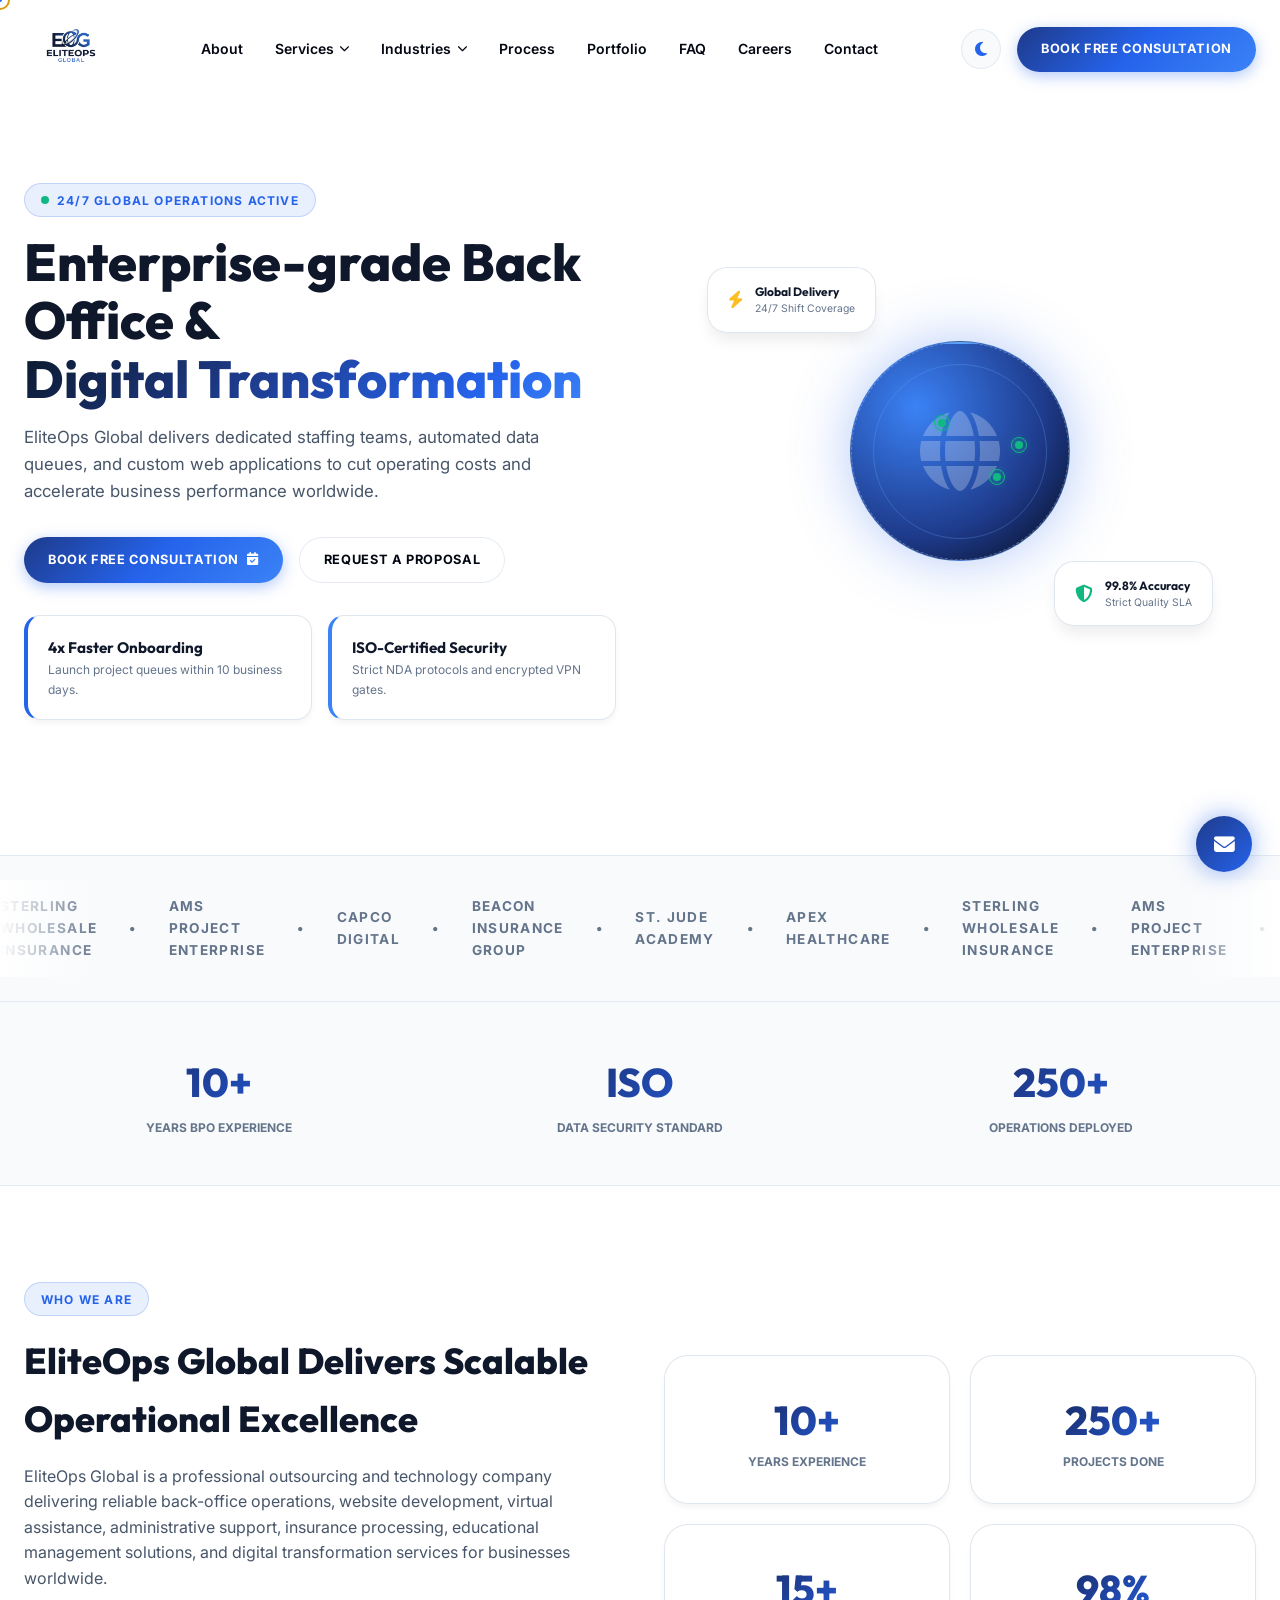
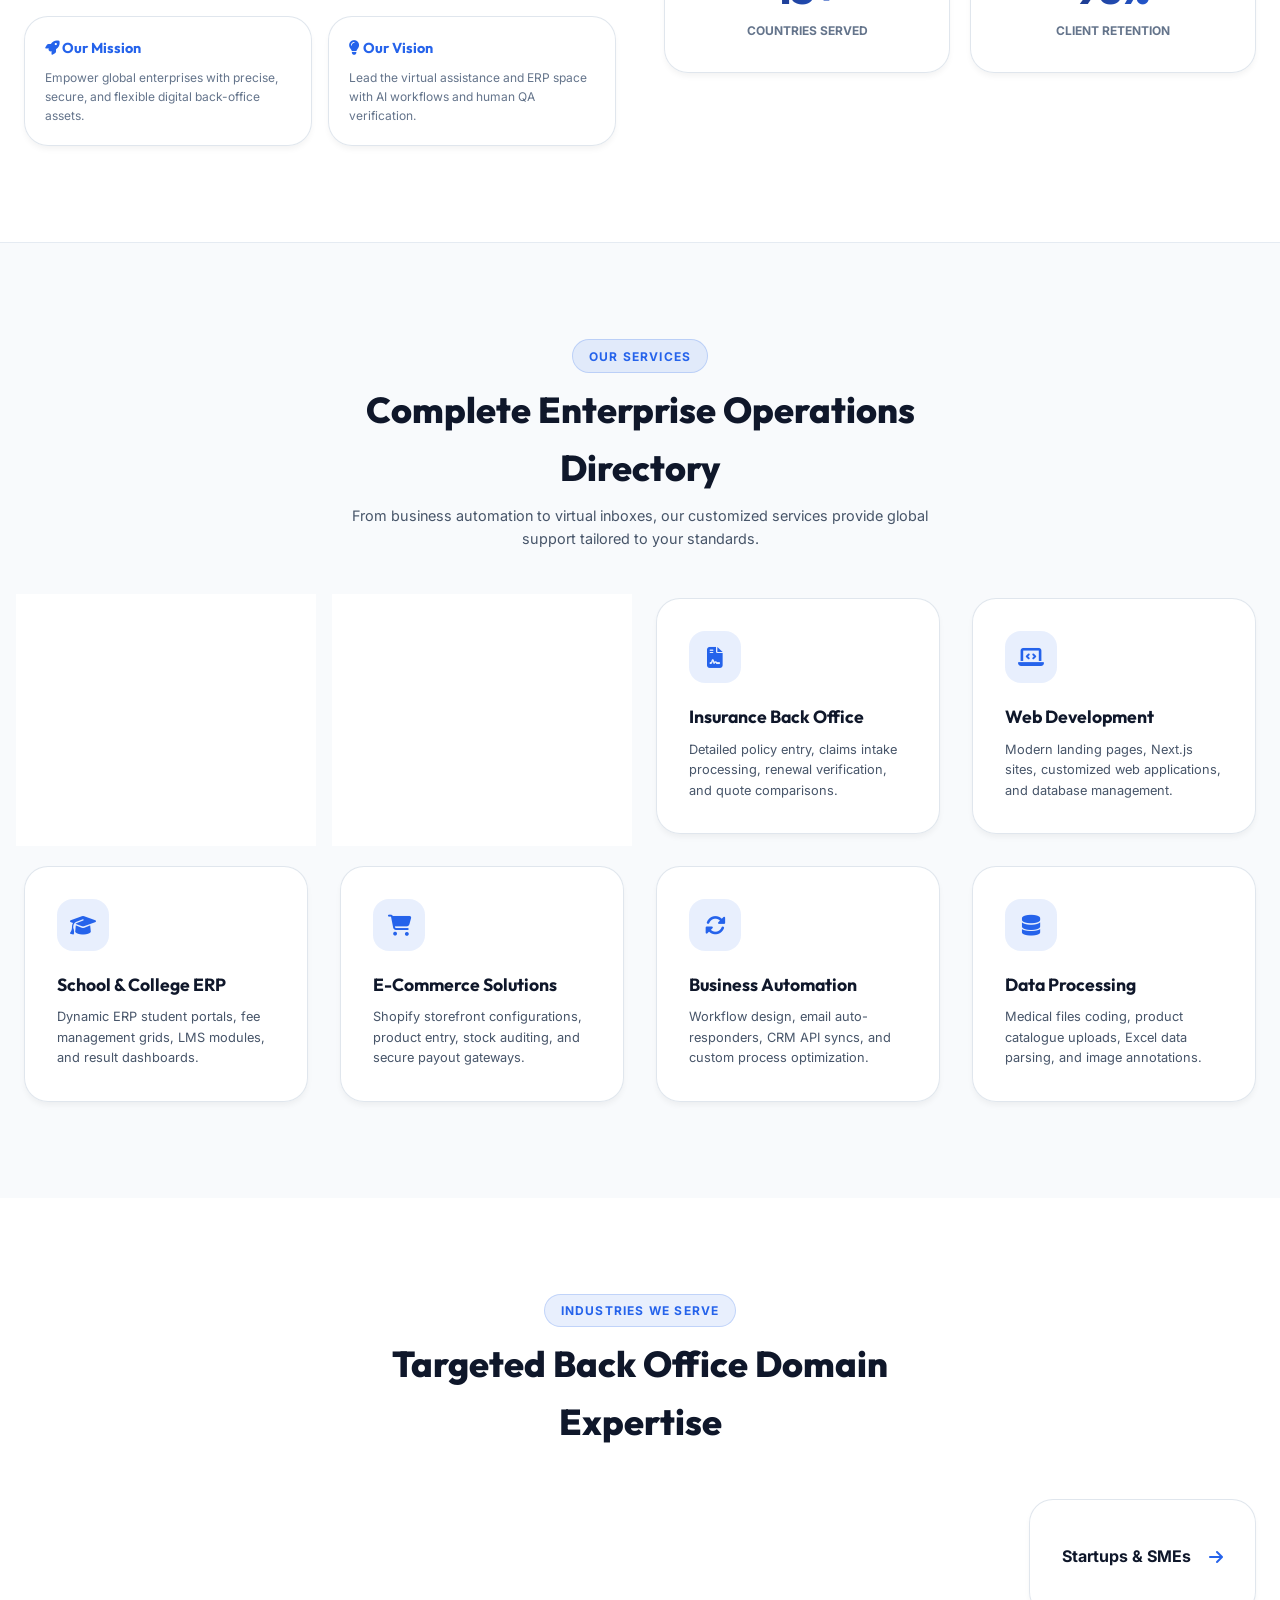
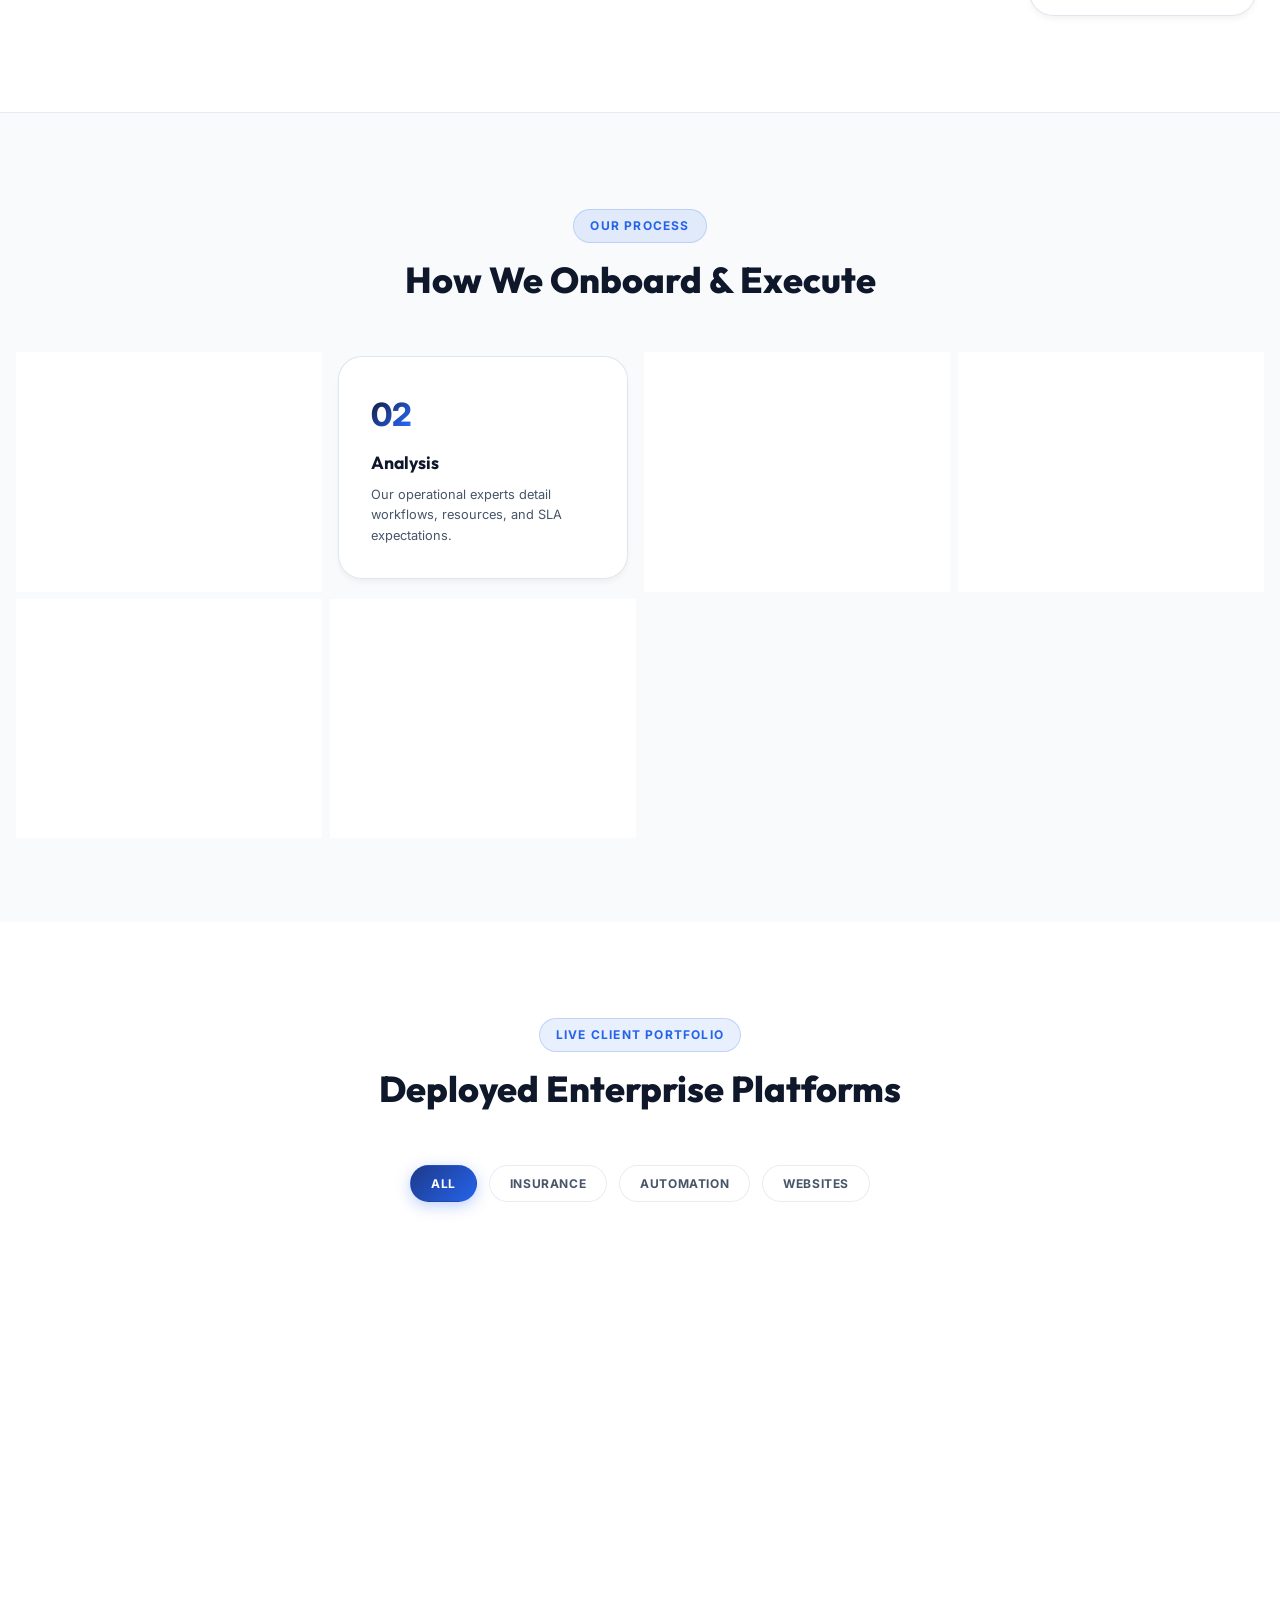
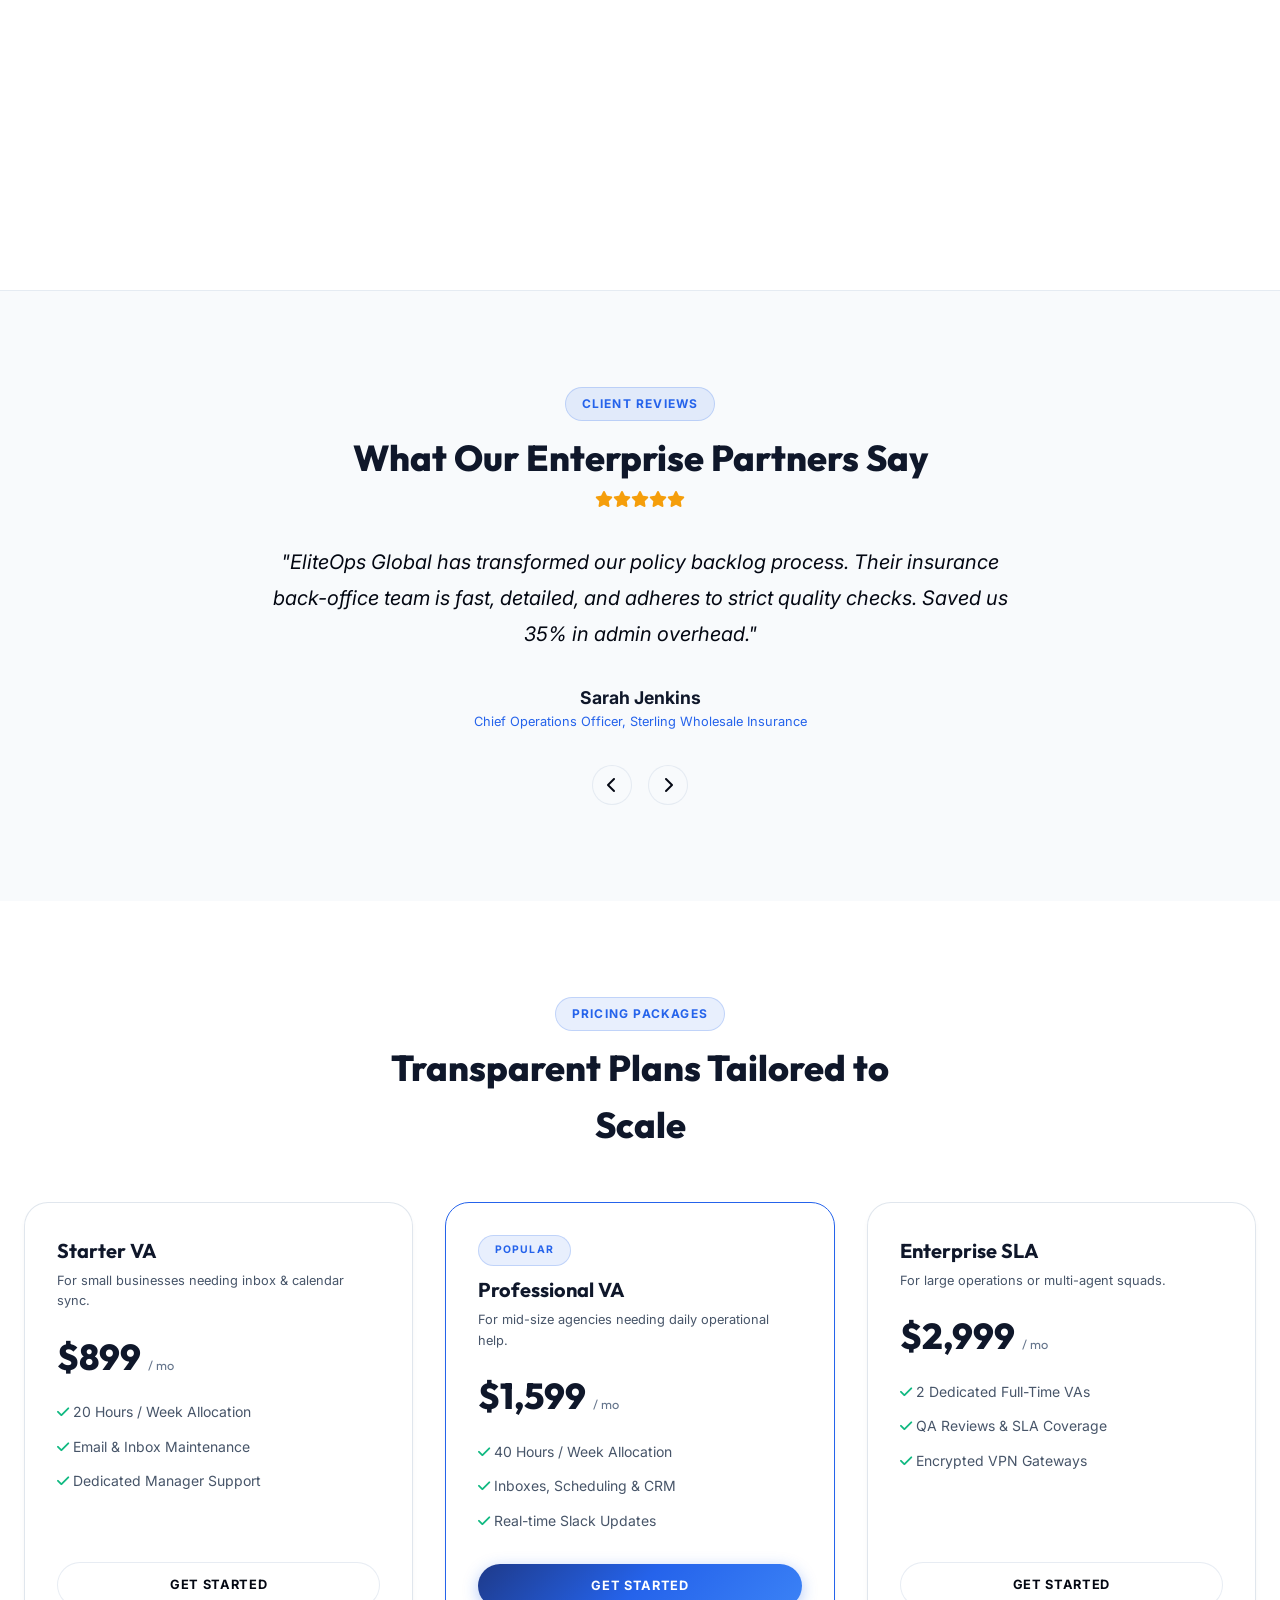
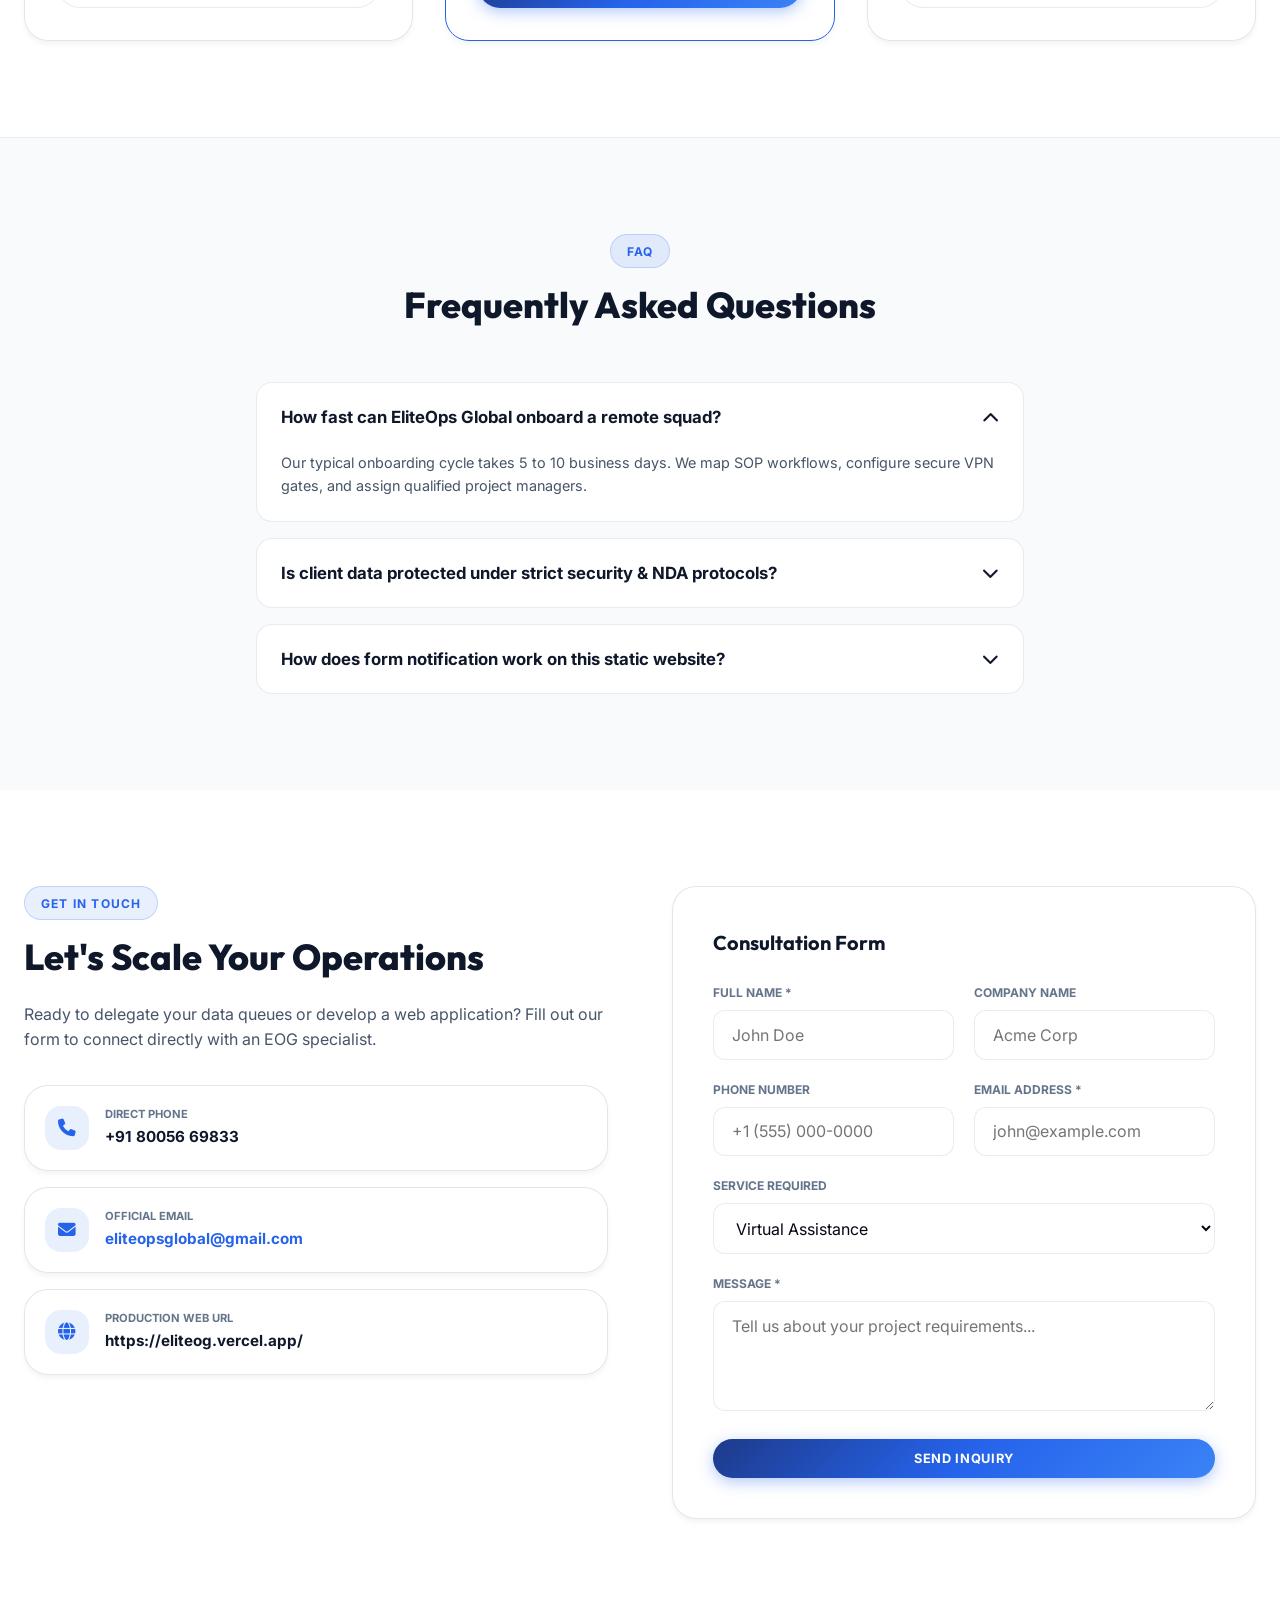
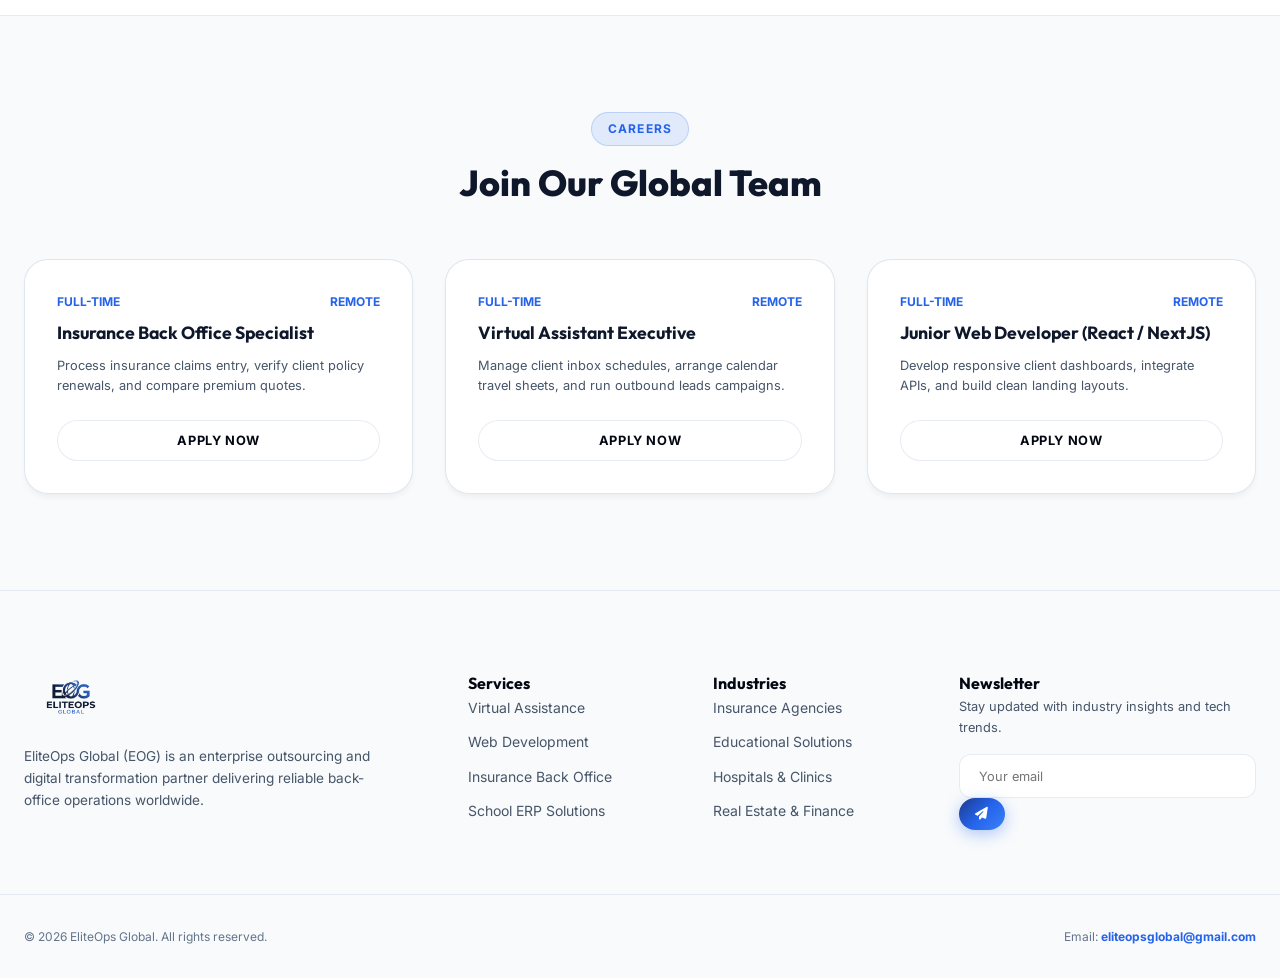
==== index.html @ 6f41ec30 "Add full static site files and assets" ====
<!DOCTYPE html>
<html lang="en">
<head>
  <meta charset="UTF-8">
  <meta name="viewport" content="width=device-width, initial-scale=1.0">
  <title>EliteOps Global (EOG) | Global Back Office & Digital Solutions Partner</title>
  <meta name="description" content="Helping businesses scale with Virtual Assistance, Web Development, Administrative Support, Insurance Processing, Educational ERPs, and Business Automation.">
  <link rel="icon" href="logo.png">

  <!-- Google Fonts & FontAwesome -->
  <link rel="preconnect" href="https://fonts.googleapis.com">
  <link rel="preconnect" href="https://fonts.gstatic.com" crossorigin>
  <link href="https://fonts.googleapis.com/css2?family=Inter:wght@300;400;500;600;700;800&family=Outfit:wght@400;500;600;700;800;900&display=swap" rel="stylesheet">
  <link rel="stylesheet" href="https://cdnjs.cloudflare.com/ajax/libs/font-awesome/6.4.0/css/all.min.css">

  <!-- Custom Stylesheet -->
  <link rel="stylesheet" href="styles.css">
</head>
<body>

  <!-- LOADING SCREEN ANIMATION -->
  <div class="loading-screen">
    <div class="loading-aura"></div>
    <div style="position: relative; z-index: 10; display: flex; flex-direction: column; align-items: center;">
      <img src="logo.png" alt="EliteOps Global" style="height: 3.5rem; width: auto; margin-bottom: 1rem; filter: var(--logo-filter);">
      <p style="font-size: 0.75rem; font-weight: 700; letter-spacing: 0.2em; text-transform: uppercase; color: var(--royal-500);">Initializing Operational Network...</p>
      <div class="loading-bar-wrapper">
        <div class="loading-bar-inner"></div>
      </div>
    </div>
  </div>

  <!-- TRAILING CUSTOM CURSOR -->
  <div class="custom-cursor"></div>
  <div class="custom-cursor-dot"></div>

  <!-- HEADER NAVBAR -->
  <header class="header">
    <div class="container nav-container">
      <a href="index.html" class="logo-link">
        <img src="logo.png" alt="EliteOps Global Logo">
      </a>

      <nav>
        <ul class="nav-links">
          <li class="nav-item"><a href="#about" class="nav-link">About</a></li>
          <li class="nav-item">
            <a href="#services" class="nav-link">Services <i class="fa-solid fa-chevron-down" style="font-size: 0.65rem;"></i></a>
            <ul class="dropdown-menu">
              <li><a href="#services" class="dropdown-link">Virtual Assistance</a></li>
              <li><a href="#services" class="dropdown-link">Administrative Support</a></li>
              <li><a href="#services" class="dropdown-link">Insurance Back Office</a></li>
              <li><a href="#services" class="dropdown-link">Web Development</a></li>
              <li><a href="#services" class="dropdown-link">School ERP Solutions</a></li>
              <li><a href="#services" class="dropdown-link">E-Commerce Management</a></li>
            </ul>
          </li>
          <li class="nav-item">
            <a href="#industries" class="nav-link">Industries <i class="fa-solid fa-chevron-down" style="font-size: 0.65rem;"></i></a>
            <ul class="dropdown-menu">
              <li><a href="industries/insurance.html" class="dropdown-link">Insurance Agencies</a></li>
              <li><a href="industries/education.html" class="dropdown-link">Educational Institutions</a></li>
              <li><a href="industries/healthcare.html" class="dropdown-link">Healthcare & Clinics</a></li>
              <li><a href="industries/real-estate.html" class="dropdown-link">Real Estate & Finance</a></li>
              <li><a href="industries/startups.html" class="dropdown-link">Startups & SMEs</a></li>
            </ul>
          </li>
          <li class="nav-item"><a href="#process" class="nav-link">Process</a></li>
          <li class="nav-item"><a href="#portfolio" class="nav-link">Portfolio</a></li>
          <li class="nav-item"><a href="#faq" class="nav-link">FAQ</a></li>
          <li class="nav-item"><a href="#careers" class="nav-link">Careers</a></li>
          <li class="nav-item"><a href="#contact" class="nav-link">Contact</a></li>
        </ul>
      </nav>

      <div class="nav-actions">
        <button class="btn-theme-toggle theme-toggle" aria-label="Toggle theme">
          <i class="fa-solid fa-moon"></i>
        </button>
        <a href="#contact" class="btn btn-primary btn-shine">Book Free Consultation</a>
        <button class="mobile-toggle" aria-label="Open Mobile Menu">
          <i class="fa-solid fa-bars"></i>
        </button>
      </div>
    </div>

    <!-- Mobile Drawer Menu -->
    <div class="mobile-drawer">
      <a href="#about" class="nav-link">About</a>
      <a href="#services" class="nav-link">Services</a>
      <a href="#industries" class="nav-link">Industries</a>
      <a href="#process" class="nav-link">Process</a>
      <a href="#portfolio" class="nav-link">Portfolio</a>
      <a href="#faq" class="nav-link">FAQ</a>
      <a href="#careers" class="nav-link">Careers</a>
      <a href="#contact" class="btn btn-primary btn-shine" style="width: 100%; text-align: center;">Book Free Consultation</a>
    </div>
  </header>

  <!-- HERO SECTION -->
  <section class="hero">
    <div class="container hero-grid">
      <div>
        <div class="badge">
          <span style="width: 8px; height: 8px; border-radius: 50%; background: #10b981; display: inline-block;"></span>
          24/7 Global Operations Active
        </div>

        <h1 class="hero-title">
          Enterprise-grade Back Office & <br>
          <span class="text-gradient">Digital Transformation</span>
        </h1>

        <p class="hero-desc">
          EliteOps Global delivers dedicated staffing teams, automated data queues, and custom web applications to cut operating costs and accelerate business performance worldwide.
        </p>

        <div style="display: flex; gap: 1rem; flex-wrap: wrap;">
          <a href="#contact" class="btn btn-primary btn-shine">Book Free Consultation <i class="fa-solid fa-calendar-check"></i></a>
          <a href="#contact" class="btn btn-secondary btn-shine">Request a Proposal</a>
        </div>

        <div class="hero-stats">
          <div class="glass-card stat-card">
            <h4>4x Faster Onboarding</h4>
            <p>Launch project queues within 10 business days.</p>
          </div>
          <div class="glass-card stat-card" style="border-left-color: #3b82f6;">
            <h4>ISO-Certified Security</h4>
            <p>Strict NDA protocols and encrypted VPN gates.</p>
          </div>
        </div>
      </div>

      <!-- ANIMATED GLOBE COMPONENT WITH FLOATING SLA BADGES -->
      <div class="globe-container">
        <div class="floating-badge floating-badge-1">
          <i class="fa-solid fa-bolt" style="color: #fbbf24; font-size: 1.1rem;"></i>
          <div>
            <h5 style="font-size: 0.75rem; color: var(--text-heading); font-weight: 700;">Global Delivery</h5>
            <p style="font-size: 0.65rem; color: var(--text-muted);">24/7 Shift Coverage</p>
          </div>
        </div>

        <div class="globe-sphere">
          <div class="globe-ring"></div>
          <div class="globe-ring-inner"></div>
          <div class="globe-scan-line"></div>
          <div class="ping-dot" style="top: 35%; left: 40%;"></div>
          <div class="ping-dot" style="top: 60%; left: 65%;"></div>
          <div class="ping-dot" style="top: 45%; left: 75%;"></div>
          <i class="fa-solid fa-globe" style="font-size: 5rem; color: rgba(255, 255, 255, 0.25);"></i>
        </div>

        <div class="floating-badge floating-badge-2">
          <i class="fa-solid fa-shield-halved" style="color: #10b981; font-size: 1.1rem;"></i>
          <div>
            <h5 style="font-size: 0.75rem; color: var(--text-heading); font-weight: 700;">99.8% Accuracy</h5>
            <p style="font-size: 0.65rem; color: var(--text-muted);">Strict Quality SLA</p>
          </div>
        </div>
      </div>
    </div>
  </section>

  <!-- INFINITE MARQUEE CLIENT LOGO TICKER -->
  <div class="border-t border-b bg-alt" style="padding: 1.5rem 0;">
    <div class="marquee-wrapper">
      <div class="marquee-mask-left"></div>
      <div class="marquee-mask-right"></div>
      <div class="marquee-track">
        <span style="font-size: 0.85rem; font-weight: 700; text-transform: uppercase; letter-spacing: 0.1em; color: var(--text-muted); display: flex; align-items: center; gap: 2rem;">
          <span>STERLING WHOLESALE INSURANCE</span> &bull;
          <span>AMS PROJECT ENTERPRISE</span> &bull;
          <span>CAPCO DIGITAL</span> &bull;
          <span>BEACON INSURANCE GROUP</span> &bull;
          <span>ST. JUDE ACADEMY</span> &bull;
          <span>APEX HEALTHCARE</span> &bull;
          <span>STERLING WHOLESALE INSURANCE</span> &bull;
          <span>AMS PROJECT ENTERPRISE</span> &bull;
          <span>CAPCO DIGITAL</span> &bull;
        </span>
      </div>
    </div>
  </div>

  <!-- STATS BAR -->
  <section class="bg-alt border-b" style="padding: 3rem 0;">
    <div class="container" style="display: grid; grid-template-columns: repeat(auto-fit, minmax(200px, 1fr)); gap: 2rem; text-align: center;">
      <div>
        <h3 class="text-gradient" style="font-size: 2.5rem; font-weight: 800;">10+</h3>
        <p style="font-size: 0.75rem; font-weight: 700; text-transform: uppercase; color: var(--text-muted); margin-top: 0.25rem;">Years BPO Experience</p>
      </div>
      <div>
        <h3 class="text-gradient" style="font-size: 2.5rem; font-weight: 800;">ISO</h3>
        <p style="font-size: 0.75rem; font-weight: 700; text-transform: uppercase; color: var(--text-muted); margin-top: 0.25rem;">Data Security Standard</p>
      </div>
      <div>
        <h3 class="text-gradient" style="font-size: 2.5rem; font-weight: 800;">250+</h3>
        <p style="font-size: 0.75rem; font-weight: 700; text-transform: uppercase; color: var(--text-muted); margin-top: 0.25rem;">Operations Deployed</p>
      </div>
    </div>
  </section>

  <!-- ABOUT SECTION -->
  <section id="about">
    <div class="container" style="display: grid; grid-template-columns: repeat(auto-fit, minmax(320px, 1fr)); gap: 3rem; align-items: center;">
      <div>
        <span class="badge" style="margin-bottom: 1rem;">Who We Are</span>
        <h2 style="font-size: 2.25rem; font-weight: 800; color: var(--text-heading); margin-bottom: 1rem;">
          EliteOps Global Delivers Scalable Operational Excellence
        </h2>
        <p style="color: var(--text-sub); margin-bottom: 1.5rem;">
          EliteOps Global is a professional outsourcing and technology company delivering reliable back-office operations, website development, virtual assistance, administrative support, insurance processing, educational management solutions, and digital transformation services for businesses worldwide.
        </p>

        <div style="display: grid; grid-template-columns: 1fr 1fr; gap: 1rem;">
          <div class="glass-card" style="padding: 1.25rem;">
            <h4 style="font-size: 0.9rem; margin-bottom: 0.5rem; color: var(--royal-500);"><i class="fa-solid fa-rocket"></i> Our Mission</h4>
            <p style="font-size: 0.75rem; color: var(--text-muted);">Empower global enterprises with precise, secure, and flexible digital back-office assets.</p>
          </div>
          <div class="glass-card" style="padding: 1.25rem;">
            <h4 style="font-size: 0.9rem; margin-bottom: 0.5rem; color: var(--royal-500);"><i class="fa-solid fa-lightbulb"></i> Our Vision</h4>
            <p style="font-size: 0.75rem; color: var(--text-muted);">Lead the virtual assistance and ERP space with AI workflows and human QA verification.</p>
          </div>
        </div>
      </div>

      <div style="display: grid; grid-template-columns: 1fr 1fr; gap: 1.25rem;">
        <div class="glass-card" style="text-align: center;">
          <h3 class="text-gradient" style="font-size: 2.5rem; font-weight: 800;">10+</h3>
          <p style="font-size: 0.75rem; font-weight: 700; text-transform: uppercase; color: var(--text-muted);">Years Experience</p>
        </div>
        <div class="glass-card" style="text-align: center;">
          <h3 class="text-gradient" style="font-size: 2.5rem; font-weight: 800;">250+</h3>
          <p style="font-size: 0.75rem; font-weight: 700; text-transform: uppercase; color: var(--text-muted);">Projects Done</p>
        </div>
        <div class="glass-card" style="text-align: center;">
          <h3 class="text-gradient" style="font-size: 2.5rem; font-weight: 800;">15+</h3>
          <p style="font-size: 0.75rem; font-weight: 700; text-transform: uppercase; color: var(--text-muted);">Countries Served</p>
        </div>
        <div class="glass-card" style="text-align: center;">
          <h3 class="text-gradient" style="font-size: 2.5rem; font-weight: 800;">98%</h3>
          <p style="font-size: 0.75rem; font-weight: 700; text-transform: uppercase; color: var(--text-muted);">Client Retention</p>
        </div>
      </div>
    </div>
  </section>

  <!-- SERVICES SECTION -->
  <section id="services" class="bg-alt border-t">
    <div class="container">
      <div style="text-align: center; max-width: 36rem; margin: 0 auto 3rem;">
        <span class="badge">Our Services</span>
        <h2 style="font-size: 2.25rem; font-weight: 800; color: var(--text-heading); margin-top: 0.5rem;">
          Complete Enterprise Operations Directory
        </h2>
        <p style="color: var(--text-sub); font-size: 0.9rem; margin-top: 0.5rem;">
          From business automation to virtual inboxes, our customized services provide global support tailored to your standards.
        </p>
      </div>

      <div class="services-grid">
        <div class="glass-card">
          <div class="service-icon"><i class="fa-solid fa-headset"></i></div>
          <h3 style="font-size: 1.1rem; color: var(--text-heading); margin-bottom: 0.5rem;">Virtual Assistance</h3>
          <p style="font-size: 0.8rem; color: var(--text-sub);">Email management, calendar sync, CRM maintenance, meeting prep, and scheduling.</p>
        </div>

        <div class="glass-card">
          <div class="service-icon"><i class="fa-solid fa-briefcase"></i></div>
          <h3 style="font-size: 1.1rem; color: var(--text-heading); margin-bottom: 0.5rem;">Administrative Support</h3>
          <p style="font-size: 0.8rem; color: var(--text-sub);">Travel arrangements, document digitizing, follow-up calls, and client communication logs.</p>
        </div>

        <div class="glass-card">
          <div class="service-icon"><i class="fa-solid fa-file-contract"></i></div>
          <h3 style="font-size: 1.1rem; color: var(--text-heading); margin-bottom: 0.5rem;">Insurance Back Office</h3>
          <p style="font-size: 0.8rem; color: var(--text-sub);">Detailed policy entry, claims intake processing, renewal verification, and quote comparisons.</p>
        </div>

        <div class="glass-card">
          <div class="service-icon"><i class="fa-solid fa-laptop-code"></i></div>
          <h3 style="font-size: 1.1rem; color: var(--text-heading); margin-bottom: 0.5rem;">Web Development</h3>
          <p style="font-size: 0.8rem; color: var(--text-sub);">Modern landing pages, Next.js sites, customized web applications, and database management.</p>
        </div>

        <div class="glass-card">
          <div class="service-icon"><i class="fa-solid fa-graduation-cap"></i></div>
          <h3 style="font-size: 1.1rem; color: var(--text-heading); margin-bottom: 0.5rem;">School & College ERP</h3>
          <p style="font-size: 0.8rem; color: var(--text-sub);">Dynamic ERP student portals, fee management grids, LMS modules, and result dashboards.</p>
        </div>

        <div class="glass-card">
          <div class="service-icon"><i class="fa-solid fa-cart-shopping"></i></div>
          <h3 style="font-size: 1.1rem; color: var(--text-heading); margin-bottom: 0.5rem;">E-Commerce Solutions</h3>
          <p style="font-size: 0.8rem; color: var(--text-sub);">Shopify storefront configurations, product entry, stock auditing, and secure payout gateways.</p>
        </div>

        <div class="glass-card">
          <div class="service-icon"><i class="fa-solid fa-rotate"></i></div>
          <h3 style="font-size: 1.1rem; color: var(--text-heading); margin-bottom: 0.5rem;">Business Automation</h3>
          <p style="font-size: 0.8rem; color: var(--text-sub);">Workflow design, email auto-responders, CRM API syncs, and custom process optimization.</p>
        </div>

        <div class="glass-card">
          <div class="service-icon"><i class="fa-solid fa-database"></i></div>
          <h3 style="font-size: 1.1rem; color: var(--text-heading); margin-bottom: 0.5rem;">Data Processing</h3>
          <p style="font-size: 0.8rem; color: var(--text-sub);">Medical files coding, product catalogue uploads, Excel data parsing, and image annotations.</p>
        </div>
      </div>
    </div>
  </section>

  <!-- INDUSTRIES WE SERVE -->
  <section id="industries">
    <div class="container">
      <div style="text-align: center; max-width: 36rem; margin: 0 auto 3rem;">
        <span class="badge">Industries We Serve</span>
        <h2 style="font-size: 2.25rem; font-weight: 800; color: var(--text-heading); margin-top: 0.5rem;">
          Targeted Back Office Domain Expertise
        </h2>
      </div>

      <div style="display: grid; grid-template-columns: repeat(auto-fit, minmax(220px, 1fr)); gap: 1.5rem;">
        <a href="industries/insurance.html" class="glass-card" style="display: flex; justify-content: space-between; align-items: center;">
          <span style="font-weight: 700; color: var(--text-heading);">Insurance Agencies</span>
          <i class="fa-solid fa-arrow-right" style="color: var(--royal-500);"></i>
        </a>
        <a href="industries/education.html" class="glass-card" style="display: flex; justify-content: space-between; align-items: center;">
          <span style="font-weight: 700; color: var(--text-heading);">Educational Institutions</span>
          <i class="fa-solid fa-arrow-right" style="color: var(--royal-500);"></i>
        </a>
        <a href="industries/healthcare.html" class="glass-card" style="display: flex; justify-content: space-between; align-items: center;">
          <span style="font-weight: 700; color: var(--text-heading);">Hospitals & Healthcare</span>
          <i class="fa-solid fa-arrow-right" style="color: var(--royal-500);"></i>
        </a>
        <a href="industries/real-estate.html" class="glass-card" style="display: flex; justify-content: space-between; align-items: center;">
          <span style="font-weight: 700; color: var(--text-heading);">Real Estate & Finance</span>
          <i class="fa-solid fa-arrow-right" style="color: var(--royal-500);"></i>
        </a>
        <a href="industries/startups.html" class="glass-card" style="display: flex; justify-content: space-between; align-items: center;">
          <span style="font-weight: 700; color: var(--text-heading);">Startups & SMEs</span>
          <i class="fa-solid fa-arrow-right" style="color: var(--royal-500);"></i>
        </a>
      </div>
    </div>
  </section>

  <!-- PROCESS TIMELINE -->
  <section id="process" class="bg-alt border-t">
    <div class="container">
      <div style="text-align: center; max-width: 36rem; margin: 0 auto 3rem;">
        <span class="badge">Our Process</span>
        <h2 style="font-size: 2.25rem; font-weight: 800; color: var(--text-heading); margin-top: 0.5rem;">
          How We Onboard & Execute
        </h2>
      </div>

      <div style="display: grid; grid-template-columns: repeat(auto-fit, minmax(280px, 1fr)); gap: 1.5rem;">
        <div class="glass-card">
          <span class="text-gradient" style="font-size: 2rem; font-weight: 800;">01</span>
          <h3 style="font-size: 1.1rem; color: var(--text-heading); margin: 0.5rem 0;">Consultation</h3>
          <p style="font-size: 0.8rem; color: var(--text-sub);">Discuss your scaling bottlenecks and specific service requirements.</p>
        </div>
        <div class="glass-card">
          <span class="text-gradient" style="font-size: 2rem; font-weight: 800;">02</span>
          <h3 style="font-size: 1.1rem; color: var(--text-heading); margin: 0.5rem 0;">Analysis</h3>
          <p style="font-size: 0.8rem; color: var(--text-sub);">Our operational experts detail workflows, resources, and SLA expectations.</p>
        </div>
        <div class="glass-card">
          <span class="text-gradient" style="font-size: 2rem; font-weight: 800;">03</span>
          <h3 style="font-size: 1.1rem; color: var(--text-heading); margin: 0.5rem 0;">Planning</h3>
          <p style="font-size: 0.8rem; color: var(--text-sub);">Define project scope, build custom teams, and establish secure network gates.</p>
        </div>
        <div class="glass-card">
          <span class="text-gradient" style="font-size: 2rem; font-weight: 800;">04</span>
          <h3 style="font-size: 1.1rem; color: var(--text-heading); margin: 0.5rem 0;">Execution</h3>
          <p style="font-size: 0.8rem; color: var(--text-sub);">Commence active service operations with direct slack updates and stats.</p>
        </div>
        <div class="glass-card">
          <span class="text-gradient" style="font-size: 2rem; font-weight: 800;">05</span>
          <h3 style="font-size: 1.1rem; color: var(--text-heading); margin: 0.5rem 0;">Quality Check</h3>
          <p style="font-size: 0.8rem; color: var(--text-sub);">Daily compliance and accuracy reviews under a dedicated QA Manager.</p>
        </div>
        <div class="glass-card">
          <span class="text-gradient" style="font-size: 2rem; font-weight: 800;">06</span>
          <h3 style="font-size: 1.1rem; color: var(--text-heading); margin: 0.5rem 0;">Delivery & Support</h3>
          <p style="font-size: 0.8rem; color: var(--text-sub);">Seamless daily execution backed by a 24/7 service infrastructure.</p>
        </div>
      </div>
    </div>
  </section>

  <!-- PORTFOLIO CASE STUDIES WITH HIGH RES UI MOCKUP IMAGES -->
  <section id="portfolio">
    <div class="container">
      <div style="text-align: center; max-width: 36rem; margin: 0 auto 3rem;">
        <span class="badge">Live Client Portfolio</span>
        <h2 style="font-size: 2.25rem; font-weight: 800; color: var(--text-heading); margin-top: 0.5rem;">
          Deployed Enterprise Platforms
        </h2>
      </div>

      <div class="portfolio-tabs">
        <button class="tab-btn active" data-category="all">All</button>
        <button class="tab-btn" data-category="insurance">Insurance</button>
        <button class="tab-btn" data-category="automation">Automation</button>
        <button class="tab-btn" data-category="websites">Websites</button>
      </div>

      <div class="portfolio-grid">
        <!-- ITEM 1: STERLING WHOLESALE INSURANCE -->
        <div class="glass-card portfolio-card" data-category="insurance" style="padding: 0; overflow: hidden;">
          <div style="height: 14rem; overflow: hidden; position: relative;">
            <img src="portfolio/sterling.png" alt="Sterling Wholesale Insurance" style="width: 100%; height: 100%; object-fit: cover; object-position: top;">
            <span class="tag" style="position: absolute; top: 1rem; right: 1rem; background: rgba(3,7,18,0.85); color: var(--royal-400); border: 1px solid rgba(96,165,250,0.3);">Insurance Tech</span>
          </div>
          <div style="padding: 1.75rem; display: flex; flex-direction: column; justify-content: space-between; flex-grow: 1;">
            <div>
              <div style="display: flex; justify-content: space-between; font-size: 0.7rem; color: var(--text-muted); margin-bottom: 0.5rem; font-weight: 700;">
                <span>CLIENT: STERLING INSURANCE</span>
                <span>2025</span>
              </div>
              <h4 style="font-size: 1.1rem; color: var(--text-heading); margin-bottom: 0.5rem;">Sterling Wholesale Insurance Portal</h4>
              <p style="font-size: 0.8rem; color: var(--text-sub); margin-bottom: 1rem;">Commercial P&C insurance broker portal featuring policy intake, rating comparisons, wholesale quote submission, and client dashboard.</p>
              <div style="display: flex; gap: 0.4rem; flex-wrap: wrap; margin-bottom: 1.5rem;">
                <span class="tag">Insurance Tech</span>
                <span class="tag">Broker Portal</span>
                <span class="tag">Policy Management</span>
              </div>
            </div>
            <a href="https://app.sterlingwholesaleinsurance.com/signin" target="_blank" rel="noopener noreferrer" class="btn btn-primary btn-shine" style="width: 100%; font-size: 0.75rem;">
              <i class="fa-solid fa-rocket"></i> Visit Live Platform <i class="fa-solid fa-arrow-up-right-from-square"></i>
            </a>
          </div>
        </div>

        <!-- ITEM 2: AMS PROJECT -->
        <div class="glass-card portfolio-card" data-category="automation" style="padding: 0; overflow: hidden;">
          <div style="height: 14rem; overflow: hidden; position: relative;">
            <img src="portfolio/ams.png" alt="AMS Project System" style="width: 100%; height: 100%; object-fit: cover; object-position: top;">
            <span class="tag" style="position: absolute; top: 1rem; right: 1rem; background: rgba(3,7,18,0.85); color: var(--royal-400); border: 1px solid rgba(96,165,250,0.3);">Agency ERP</span>
          </div>
          <div style="padding: 1.75rem; display: flex; flex-direction: column; justify-content: space-between; flex-grow: 1;">
            <div>
              <div style="display: flex; justify-content: space-between; font-size: 0.7rem; color: var(--text-muted); margin-bottom: 0.5rem; font-weight: 700;">
                <span>CLIENT: AMS ENTERPRISE</span>
                <span>2025</span>
              </div>
              <h4 style="font-size: 1.1rem; color: var(--text-heading); margin-bottom: 0.5rem;">AMS Project Management System</h4>
              <p style="font-size: 0.8rem; color: var(--text-sub); margin-bottom: 1rem;">Full-stack agency management system with automated workflow queues, staff shift allocation, and real-time task auditing.</p>
              <div style="display: flex; gap: 0.4rem; flex-wrap: wrap; margin-bottom: 1.5rem;">
                <span class="tag">Agency ERP</span>
                <span class="tag">Task Queues</span>
                <span class="tag">Automation</span>
              </div>
            </div>
            <a href="https://ams-project-frontend.vercel.app/login" target="_blank" rel="noopener noreferrer" class="btn btn-primary btn-shine" style="width: 100%; font-size: 0.75rem;">
              <i class="fa-solid fa-rocket"></i> Visit Live Platform <i class="fa-solid fa-arrow-up-right-from-square"></i>
            </a>
          </div>
        </div>

        <!-- ITEM 3: CAPCO CORPORATE PLATFORM -->
        <div class="glass-card portfolio-card" data-category="websites" style="padding: 0; overflow: hidden;">
          <div style="height: 14rem; overflow: hidden; position: relative;">
            <img src="portfolio/capco.png" alt="Capco Corporate Platform" style="width: 100%; height: 100%; object-fit: cover; object-position: top;">
            <span class="tag" style="position: absolute; top: 1rem; right: 1rem; background: rgba(3,7,18,0.85); color: var(--royal-400); border: 1px solid rgba(96,165,250,0.3);">Corporate SaaS</span>
          </div>
          <div style="padding: 1.75rem; display: flex; flex-direction: column; justify-content: space-between; flex-grow: 1;">
            <div>
              <div style="display: flex; justify-content: space-between; font-size: 0.7rem; color: var(--text-muted); margin-bottom: 0.5rem; font-weight: 700;">
                <span>CLIENT: CAPCO DIGITAL</span>
                <span>2025</span>
              </div>
              <h4 style="font-size: 1.1rem; color: var(--text-heading); margin-bottom: 0.5rem;">Capco Corporate Digital Suite</h4>
              <p style="font-size: 0.8rem; color: var(--text-sub); margin-bottom: 1rem;">High-performance corporate web platform featuring interactive service modules, client onboarding flows, and analytics dashboards.</p>
              <div style="display: flex; gap: 0.4rem; flex-wrap: wrap; margin-bottom: 1.5rem;">
                <span class="tag">Corporate SaaS</span>
                <span class="tag">Next.js App</span>
                <span class="tag">Analytics</span>
              </div>
            </div>
            <a href="https://capco-eight.vercel.app/" target="_blank" rel="noopener noreferrer" class="btn btn-primary btn-shine" style="width: 100%; font-size: 0.75rem;">
              <i class="fa-solid fa-rocket"></i> Visit Live Platform <i class="fa-solid fa-arrow-up-right-from-square"></i>
            </a>
          </div>
        </div>
      </div>
    </div>
  </section>

  <!-- TESTIMONIALS SLIDER -->
  <section class="bg-alt border-t">
    <div class="container">
      <div style="text-align: center; max-width: 36rem; margin: 0 auto;">
        <span class="badge">Client Reviews</span>
        <h2 style="font-size: 2.25rem; font-weight: 800; color: var(--text-heading); margin-top: 0.5rem;">
          What Our Enterprise Partners Say
        </h2>
      </div>

      <div class="testimonial-container">
        <div class="testimonial-slide">
          <div style="color: #f59e0b; margin-bottom: 1rem;">
            <i class="fa-solid fa-star"></i><i class="fa-solid fa-star"></i><i class="fa-solid fa-star"></i><i class="fa-solid fa-star"></i><i class="fa-solid fa-star"></i>
          </div>
          <blockquote class="testimonial-quote">
            "EliteOps Global has transformed our policy backlog process. Their insurance back-office team is fast, detailed, and adheres to strict quality checks. Saved us 35% in admin overhead."
          </blockquote>
          <p class="testimonial-author">Sarah Jenkins</p>
          <p style="font-size: 0.8rem; color: var(--royal-500);">Chief Operations Officer, Sterling Wholesale Insurance</p>
        </div>

        <div class="testimonial-slide" style="display: none;">
          <div style="color: #f59e0b; margin-bottom: 1rem;">
            <i class="fa-solid fa-star"></i><i class="fa-solid fa-star"></i><i class="fa-solid fa-star"></i><i class="fa-solid fa-star"></i><i class="fa-solid fa-star"></i>
          </div>
          <blockquote class="testimonial-quote">
            "The custom AMS ERP built by EOG streamlined our team task allocations, time tracking, and workflow reporting. Highly capable and trustworthy technology team."
          </blockquote>
          <p class="testimonial-author">Marcus Vance</p>
          <p style="font-size: 0.8rem; color: var(--royal-500);">Head of Operations, AMS Project</p>
        </div>

        <div class="testimonial-nav">
          <button class="btn-theme-toggle testimonial-prev"><i class="fa-solid fa-chevron-left"></i></button>
          <button class="btn-theme-toggle testimonial-next"><i class="fa-solid fa-chevron-right"></i></button>
        </div>
      </div>
    </div>
  </section>

  <!-- PRICING PACKAGES -->
  <section>
    <div class="container">
      <div style="text-align: center; max-width: 36rem; margin: 0 auto 3rem;">
        <span class="badge">Pricing Packages</span>
        <h2 style="font-size: 2.25rem; font-weight: 800; color: var(--text-heading); margin-top: 0.5rem;">
          Transparent Plans Tailored to Scale
        </h2>
      </div>

      <div style="display: grid; grid-template-columns: repeat(auto-fit, minmax(260px, 1fr)); gap: 2rem;">
        <div class="glass-card" style="display: flex; flex-direction: column; justify-content: space-between;">
          <div>
            <h3 style="font-size: 1.25rem; color: var(--text-heading);">Starter VA</h3>
            <p style="font-size: 0.8rem; color: var(--text-sub); margin-top: 0.25rem;">For small businesses needing inbox & calendar sync.</p>
            <h2 style="font-size: 2.25rem; font-weight: 800; color: var(--text-heading); margin: 1rem 0;">$899 <span style="font-size: 0.8rem; font-weight: 400; color: var(--text-muted);">/ mo</span></h2>
            <ul class="footer-links" style="margin-top: 1rem;">
              <li><i class="fa-solid fa-check" style="color: #10b981;"></i> 20 Hours / Week Allocation</li>
              <li><i class="fa-solid fa-check" style="color: #10b981;"></i> Email & Inbox Maintenance</li>
              <li><i class="fa-solid fa-check" style="color: #10b981;"></i> Dedicated Manager Support</li>
            </ul>
          </div>
          <a href="#contact" class="btn btn-secondary btn-shine" style="margin-top: 2rem; width: 100%; text-align: center;">Get Started</a>
        </div>

        <div class="glass-card" style="display: flex; flex-direction: column; justify-content: space-between; border-color: var(--royal-500);">
          <div>
            <span class="badge" style="font-size: 0.65rem;">Popular</span>
            <h3 style="font-size: 1.25rem; color: var(--text-heading); margin-top: 0.5rem;">Professional VA</h3>
            <p style="font-size: 0.8rem; color: var(--text-sub); margin-top: 0.25rem;">For mid-size agencies needing daily operational help.</p>
            <h2 style="font-size: 2.25rem; font-weight: 800; color: var(--text-heading); margin: 1rem 0;">$1,599 <span style="font-size: 0.8rem; font-weight: 400; color: var(--text-muted);">/ mo</span></h2>
            <ul class="footer-links" style="margin-top: 1rem;">
              <li><i class="fa-solid fa-check" style="color: #10b981;"></i> 40 Hours / Week Allocation</li>
              <li><i class="fa-solid fa-check" style="color: #10b981;"></i> Inboxes, Scheduling & CRM</li>
              <li><i class="fa-solid fa-check" style="color: #10b981;"></i> Real-time Slack Updates</li>
            </ul>
          </div>
          <a href="#contact" class="btn btn-primary btn-shine" style="margin-top: 2rem; width: 100%; text-align: center;">Get Started</a>
        </div>

        <div class="glass-card" style="display: flex; flex-direction: column; justify-content: space-between;">
          <div>
            <h3 style="font-size: 1.25rem; color: var(--text-heading);">Enterprise SLA</h3>
            <p style="font-size: 0.8rem; color: var(--text-sub); margin-top: 0.25rem;">For large operations or multi-agent squads.</p>
            <h2 style="font-size: 2.25rem; font-weight: 800; color: var(--text-heading); margin: 1rem 0;">$2,999 <span style="font-size: 0.8rem; font-weight: 400; color: var(--text-muted);">/ mo</span></h2>
            <ul class="footer-links" style="margin-top: 1rem;">
              <li><i class="fa-solid fa-check" style="color: #10b981;"></i> 2 Dedicated Full-Time VAs</li>
              <li><i class="fa-solid fa-check" style="color: #10b981;"></i> QA Reviews & SLA Coverage</li>
              <li><i class="fa-solid fa-check" style="color: #10b981;"></i> Encrypted VPN Gateways</li>
            </ul>
          </div>
          <a href="#contact" class="btn btn-secondary btn-shine" style="margin-top: 2rem; width: 100%; text-align: center;">Get Started</a>
        </div>
      </div>
    </div>
  </section>

  <!-- FAQ SECTION -->
  <section id="faq" class="bg-alt border-t">
    <div class="container">
      <div style="text-align: center; max-width: 36rem; margin: 0 auto;">
        <span class="badge">FAQ</span>
        <h2 style="font-size: 2.25rem; font-weight: 800; color: var(--text-heading); margin-top: 0.5rem;">
          Frequently Asked Questions
        </h2>
      </div>

      <div class="faq-list">
        <div class="faq-item active">
          <button class="faq-question">
            How fast can EliteOps Global onboard a remote squad?
            <i class="fa-solid fa-chevron-down faq-icon"></i>
          </button>
          <div class="faq-answer">
            Our typical onboarding cycle takes 5 to 10 business days. We map SOP workflows, configure secure VPN gates, and assign qualified project managers.
          </div>
        </div>

        <div class="faq-item">
          <button class="faq-question">
            Is client data protected under strict security & NDA protocols?
            <i class="fa-solid fa-chevron-down faq-icon"></i>
          </button>
          <div class="faq-answer">
            Yes. Every team member executes comprehensive NDA agreements. We operate isolated endpoints with encrypted storage complying with ISO and HIPAA guidelines.
          </div>
        </div>

        <div class="faq-item">
          <button class="faq-question">
            How does form notification work on this static website?
            <i class="fa-solid fa-chevron-down faq-icon"></i>
          </button>
          <div class="faq-answer">
            All consultation form submissions automatically send email notifications directly to eliteopsglobal@gmail.com instantly.
          </div>
        </div>
      </div>
    </div>
  </section>

  <!-- CONTACT SECTION -->
  <section id="contact">
    <div class="container" style="display: grid; grid-template-columns: repeat(auto-fit, minmax(320px, 1fr)); gap: 4rem;">
      <div>
        <span class="badge">Get In Touch</span>
        <h2 style="font-size: 2.25rem; font-weight: 800; color: var(--text-heading); margin: 0.5rem 0 1rem;">
          Let's Scale Your Operations
        </h2>
        <p style="color: var(--text-sub); margin-bottom: 2rem;">
          Ready to delegate your data queues or develop a web application? Fill out our form to connect directly with an EOG specialist.
        </p>

        <!-- Premium Glass Contact Cards -->
        <div style="display: flex; flex-direction: column; gap: 1rem;">
          <div class="glass-card" style="padding: 1.25rem; display: flex; align-items: center; gap: 1rem;">
            <div class="service-icon" style="margin-bottom: 0; width: 2.75rem; height: 2.75rem; font-size: 1.1rem;">
              <i class="fa-solid fa-phone"></i>
            </div>
            <div>
              <p style="font-size: 0.7rem; font-weight: 700; text-transform: uppercase; color: var(--text-muted);">Direct Phone</p>
              <a href="tel:+918005669833" style="font-size: 0.95rem; font-weight: 700; color: var(--text-heading);">+91 80056 69833</a>
            </div>
          </div>

          <div class="glass-card" style="padding: 1.25rem; display: flex; align-items: center; gap: 1rem;">
            <div class="service-icon" style="margin-bottom: 0; width: 2.75rem; height: 2.75rem; font-size: 1.1rem;">
              <i class="fa-solid fa-envelope"></i>
            </div>
            <div>
              <p style="font-size: 0.7rem; font-weight: 700; text-transform: uppercase; color: var(--text-muted);">Official Email</p>
              <a href="mailto:eliteopsglobal@gmail.com" style="font-size: 0.95rem; font-weight: 700; color: var(--royal-500);">eliteopsglobal@gmail.com</a>
            </div>
          </div>

          <div class="glass-card" style="padding: 1.25rem; display: flex; align-items: center; gap: 1rem;">
            <div class="service-icon" style="margin-bottom: 0; width: 2.75rem; height: 2.75rem; font-size: 1.1rem;">
              <i class="fa-solid fa-globe"></i>
            </div>
            <div>
              <p style="font-size: 0.7rem; font-weight: 700; text-transform: uppercase; color: var(--text-muted);">Production Web URL</p>
              <a href="https://eliteog.vercel.app/" target="_blank" style="font-size: 0.95rem; font-weight: 700; color: var(--text-heading);">https://eliteog.vercel.app/</a>
            </div>
          </div>
        </div>
      </div>

      <div class="glass-card" style="padding: 2.5rem;">
        <h3 style="font-size: 1.25rem; color: var(--text-heading); margin-bottom: 1.5rem;">Consultation Form</h3>
        
        <form id="contact-form" action="https://formsubmit.co/eliteopsglobal@gmail.com" method="POST">
          <input type="hidden" name="_subject" value="New Website Consultation Inquiry - EliteOps Global">
          <input type="hidden" name="_captcha" value="false">

          <div class="form-grid">
            <div class="form-group">
              <label>Full Name *</label>
              <input type="text" name="name" required placeholder="John Doe">
            </div>
            <div class="form-group">
              <label>Company Name</label>
              <input type="text" name="company" placeholder="Acme Corp">
            </div>
            <div class="form-group">
              <label>Phone Number</label>
              <input type="text" name="phone" placeholder="+1 (555) 000-0000">
            </div>
            <div class="form-group">
              <label>Email Address *</label>
              <input type="email" name="email" required placeholder="john@example.com">
            </div>
            <div class="form-group full">
              <label>Service Required</label>
              <select name="service">
                <option value="Virtual Assistance">Virtual Assistance</option>
                <option value="Administrative Support">Administrative Support</option>
                <option value="Insurance Back Office">Insurance Back Office</option>
                <option value="Web Development">Web Development</option>
                <option value="School ERP Solutions">School ERP Solutions</option>
                <option value="Business Automation">Business Automation</option>
              </select>
            </div>
            <div class="form-group full">
              <label>Message *</label>
              <textarea name="message" rows="4" required placeholder="Tell us about your project requirements..."></textarea>
            </div>
            <div class="form-group full" style="margin-top: 0.5rem;">
              <button type="submit" class="btn btn-primary btn-shine" style="width: 100%;">Send Inquiry</button>
            </div>
          </div>
          <div class="form-msg" style="margin-top: 1rem; display: none; font-size: 0.85rem; padding: 0.75rem; border-radius: 0.5rem; text-align: center;"></div>
        </form>
      </div>
    </div>
  </section>

  <!-- CAREERS SECTION -->
  <section id="careers" class="bg-alt border-t">
    <div class="container">
      <div style="text-align: center; max-width: 36rem; margin: 0 auto 3rem;">
        <span class="badge">Careers</span>
        <h2 style="font-size: 2.25rem; font-weight: 800; color: var(--text-heading); margin-top: 0.5rem;">
          Join Our Global Team
        </h2>
      </div>

      <div style="display: grid; grid-template-columns: repeat(auto-fit, minmax(280px, 1fr)); gap: 2rem;">
        <div class="glass-card" style="display: flex; flex-direction: column; justify-content: space-between;">
          <div>
            <div style="display: flex; justify-content: space-between; font-size: 0.75rem; font-weight: 700; color: var(--royal-500); margin-bottom: 0.5rem;">
              <span>FULL-TIME</span>
              <span>REMOTE</span>
            </div>
            <h3 style="font-size: 1.1rem; color: var(--text-heading); margin-bottom: 0.5rem;">Insurance Back Office Specialist</h3>
            <p style="font-size: 0.8rem; color: var(--text-sub);">Process insurance claims entry, verify client policy renewals, and compare premium quotes.</p>
          </div>
          <button class="btn btn-secondary btn-apply btn-shine" data-position="Insurance Back Office Specialist" style="margin-top: 1.5rem; width: 100%;">Apply Now</button>
        </div>

        <div class="glass-card" style="display: flex; flex-direction: column; justify-content: space-between;">
          <div>
            <div style="display: flex; justify-content: space-between; font-size: 0.75rem; font-weight: 700; color: var(--royal-500); margin-bottom: 0.5rem;">
              <span>FULL-TIME</span>
              <span>REMOTE</span>
            </div>
            <h3 style="font-size: 1.1rem; color: var(--text-heading); margin-bottom: 0.5rem;">Virtual Assistant Executive</h3>
            <p style="font-size: 0.8rem; color: var(--text-sub);">Manage client inbox schedules, arrange calendar travel sheets, and run outbound leads campaigns.</p>
          </div>
          <button class="btn btn-secondary btn-apply btn-shine" data-position="Virtual Assistant Executive" style="margin-top: 1.5rem; width: 100%;">Apply Now</button>
        </div>

        <div class="glass-card" style="display: flex; flex-direction: column; justify-content: space-between;">
          <div>
            <div style="display: flex; justify-content: space-between; font-size: 0.75rem; font-weight: 700; color: var(--royal-500); margin-bottom: 0.5rem;">
              <span>FULL-TIME</span>
              <span>REMOTE</span>
            </div>
            <h3 style="font-size: 1.1rem; color: var(--text-heading); margin-bottom: 0.5rem;">Junior Web Developer (React / NextJS)</h3>
            <p style="font-size: 0.8rem; color: var(--text-sub);">Develop responsive client dashboards, integrate APIs, and build clean landing layouts.</p>
          </div>
          <button class="btn btn-secondary btn-apply btn-shine" data-position="Junior Web Developer" style="margin-top: 1.5rem; width: 100%;">Apply Now</button>
        </div>
      </div>
    </div>
  </section>

  <!-- FLOATING ACTION BUTTON (FAB) -->
  <a href="#contact" class="fab-contact" aria-label="Contact Us">
    <i class="fa-solid fa-envelope"></i>
  </a>

  <!-- CAREER APPLICATION MODAL -->
  <div class="modal-overlay">
    <div class="modal-box">
      <h3 style="font-size: 1.25rem; color: var(--text-heading); margin-bottom: 0.25rem;">Apply for Position</h3>
      <p class="modal-position-title" style="font-size: 0.85rem; color: var(--royal-500); font-weight: 600; margin-bottom: 1.5rem;"></p>

      <form id="career-form" action="https://formsubmit.co/eliteopsglobal@gmail.com" method="POST">
        <input type="hidden" name="_subject" value="New Career Application - EliteOps Global">
        <div class="form-group" style="margin-bottom: 1rem;">
          <label>Full Name *</label>
          <input type="text" name="name" required placeholder="Jane Doe">
        </div>
        <div class="form-group" style="margin-bottom: 1rem;">
          <label>Email Address *</label>
          <input type="email" name="email" required placeholder="jane@example.com">
        </div>
        <div class="form-group" style="margin-bottom: 1rem;">
          <label>Phone Number *</label>
          <input type="text" name="phone" required placeholder="+1 (555) 000-0000">
        </div>
        <div class="form-group" style="margin-bottom: 1.5rem;">
          <label>Cover Note / Relevant Experience *</label>
          <textarea name="message" rows="3" required placeholder="Briefly describe your experience..."></textarea>
        </div>

        <div style="display: flex; gap: 1rem;">
          <button type="button" class="btn btn-secondary modal-close" style="width: 50%;">Cancel</button>
          <button type="submit" class="btn btn-primary btn-shine" style="width: 50%;">Submit</button>
        </div>
        <div class="form-msg" style="margin-top: 1rem; display: none; font-size: 0.8rem; text-align: center;"></div>
      </form>
    </div>
  </div>

  <!-- FOOTER -->
  <footer class="footer">
    <div class="container footer-grid">
      <div>
        <a href="index.html" class="logo-link">
          <img src="logo.png" alt="EliteOps Global Logo">
        </a>
        <p style="font-size: 0.85rem; color: var(--text-sub); margin-top: 1rem; max-width: 22rem;">
          EliteOps Global (EOG) is an enterprise outsourcing and digital transformation partner delivering reliable back-office operations worldwide.
        </p>
      </div>

      <div>
        <h4>Services</h4>
        <ul class="footer-links">
          <li><a href="#services">Virtual Assistance</a></li>
          <li><a href="#services">Web Development</a></li>
          <li><a href="#services">Insurance Back Office</a></li>
          <li><a href="#services">School ERP Solutions</a></li>
        </ul>
      </div>

      <div>
        <h4>Industries</h4>
        <ul class="footer-links">
          <li><a href="industries/insurance.html">Insurance Agencies</a></li>
          <li><a href="industries/education.html">Educational Solutions</a></li>
          <li><a href="industries/healthcare.html">Hospitals & Clinics</a></li>
          <li><a href="industries/real-estate.html">Real Estate & Finance</a></li>
        </ul>
      </div>

      <div>
        <h4>Newsletter</h4>
        <p style="font-size: 0.8rem; color: var(--text-sub); margin-bottom: 1rem;">Stay updated with industry insights and tech trends.</p>
        <form id="newsletter-form" action="https://formsubmit.co/eliteopsglobal@gmail.com" method="POST">
          <input type="email" name="newsletter_email" required placeholder="Your email" style="font-size: 0.8rem;">
          <button type="submit" class="btn btn-primary btn-shine" style="padding: 0.6rem 1rem;"><i class="fa-solid fa-paper-plane"></i></button>
        </form>
        <div class="form-msg" style="margin-top: 0.5rem; display: none; font-size: 0.75rem;"></div>
      </div>
    </div>

    <div class="container border-t" style="padding-top: 2rem; display: flex; justify-content: space-between; font-size: 0.75rem; color: var(--text-muted); flex-wrap: wrap; gap: 1rem;">
      <p>&copy; 2026 EliteOps Global. All rights reserved.</p>
      <div>Email: <a href="mailto:eliteopsglobal@gmail.com" style="color: var(--royal-500); font-weight: 700;">eliteopsglobal@gmail.com</a></div>
    </div>
  </footer>

  <!-- Custom Script -->
  <script src="script.js"></script>
</body>
</html>
---- styles.css ----
/* ==========================================================================
   EliteOps Global (EOG) - Complete Static Animations & Stylesheet
   Designed for Hostinger Shared Web Hosting (HTML/CSS/JS)
   100% Identical Parity with Next.js + Framer Motion Design
   ========================================================================== */

@import url('https://fonts.googleapis.com/css2?family=Inter:wght@300;400;500;600;700;800&family=Outfit:wght@400;500;600;700;800;900&display=swap');

/* --- COLOR TOKENS & CSS VARIABLES --- */
:root {
  --font-sans: 'Inter', system-ui, -apple-system, sans-serif;
  --font-display: 'Outfit', var(--font-sans);

  --navy-950: #030712;
  --navy-900: #0a192f;
  --navy-800: #112240;
  --navy-700: #233554;
  --royal-600: #1e3a8a;
  --royal-500: #2563eb;
  --royal-400: #60a5fa;
  --royal-300: #93c5fd;

  --bg-main: #ffffff;
  --bg-alt: #f8fafc;
  --bg-nav: rgba(255, 255, 255, 0.85);
  --bg-card: rgba(255, 255, 255, 0.95);
  --bg-card-elevated: rgba(255, 255, 255, 0.95);
  --bg-input: #ffffff;
  --bg-dropdown: rgba(255, 255, 255, 0.95);

  --text-main: #030712;
  --text-heading: #0f172a;
  --text-sub: #475569;
  --text-muted: #64748b;

  --border-color: rgba(226, 232, 240, 0.8);
  --border-card: rgba(203, 213, 225, 0.6);

  --shadow-sm: 0 4px 6px -1px rgba(0, 0, 0, 0.05);
  --shadow-md: 0 10px 15px -3px rgba(0, 0, 0, 0.08);
  --shadow-lg: 0 20px 25px -5px rgba(37, 99, 235, 0.15);

  --logo-filter: none;
}

/* --- DARK MODE OVERRIDES --- */
html.dark {
  --bg-main: #030712;
  --bg-alt: #0a192f;
  --bg-nav: rgba(3, 7, 18, 0.9);
  --bg-card: #0f172a;
  --bg-card-elevated: #0f172a;
  --bg-input: #0f172a;
  --bg-dropdown: rgba(15, 23, 42, 0.95);

  --text-main: #f8fafc;
  --text-heading: #ffffff;
  --text-sub: #cbd5e1;
  --text-muted: #94a3b8;

  --border-color: rgba(51, 65, 85, 0.7);
  --border-card: rgba(51, 65, 85, 0.8);

  --shadow-sm: 0 4px 20px rgba(0, 0, 0, 0.4);
  --shadow-md: 0 10px 25px -5px rgba(0, 0, 0, 0.6);
  --shadow-lg: 0 20px 35px -5px rgba(0, 0, 0, 0.8);

  --logo-filter: brightness(0) invert(1) drop-shadow(0 0 2px rgba(96, 165, 250, 0.6));
}

/* --- BASE & RESET --- */
*, *::before, *::after {
  box-sizing: border-box;
  margin: 0;
  padding: 0;
}

html {
  scroll-behavior: smooth;
  font-size: 16px;
}

body {
  font-family: var(--font-sans);
  background-color: var(--bg-main);
  color: var(--text-main);
  line-height: 1.6;
  overflow-x: hidden;
  transition: background-color 0.3s ease, color 0.3s ease;
}

a {
  color: inherit;
  text-decoration: none;
}

button, input, select, textarea {
  font-family: inherit;
  font-size: inherit;
}

/* --- LOADING SCREEN ANIMATION --- */
.loading-screen {
  position: fixed;
  inset: 0;
  z-index: 9999;
  background: var(--bg-main);
  display: flex;
  flex-direction: column;
  align-items: center;
  justify-content: center;
  transition: opacity 0.6s ease, visibility 0.6s ease;
}

.loading-screen.hidden {
  opacity: 0;
  visibility: hidden;
  pointer-events: none;
}

.loading-aura {
  position: absolute;
  width: 400px;
  height: 400px;
  background: rgba(37, 99, 235, 0.15);
  border-radius: 50%;
  filter: blur(100px);
  animation: pulse-slow 6s ease-in-out infinite;
}

.loading-bar-wrapper {
  position: relative;
  margin-top: 1rem;
  width: 10rem;
  height: 2px;
  background: rgba(203, 213, 225, 0.5);
  border-radius: 9999px;
  overflow: hidden;
}

.loading-bar-inner {
  position: absolute;
  top: 0;
  bottom: 0;
  width: 50%;
  background: linear-gradient(90deg, transparent, #2563eb, transparent);
  animation: loading-scan 1.5s ease-in-out infinite;
}

@keyframes loading-scan {
  0% { left: -100%; }
  100% { left: 100%; }
}

/* --- TRAILING CUSTOM CURSOR --- */
.custom-cursor {
  width: 20px;
  height: 20px;
  border: 2px solid #2563eb;
  border-radius: 50%;
  position: fixed;
  transform: translate(-50%, -50%);
  pointer-events: none;
  z-index: 99999;
  transition: width 0.2s, height 0.2s, background-color 0.2s;
  mix-blend-mode: difference;
}

.custom-cursor-dot {
  width: 4px;
  height: 4px;
  background-color: #2563eb;
  border-radius: 50%;
  position: fixed;
  transform: translate(-50%, -50%);
  pointer-events: none;
  z-index: 99999;
}

@media (max-width: 1024px) {
  .custom-cursor, .custom-cursor-dot { display: none; }
}

/* --- TYPOGRAPHY & GRADIENTS --- */
h1, h2, h3, h4, h5, h6, .font-display {
  font-family: var(--font-display);
}

.text-gradient {
  background: linear-gradient(135deg, #0b192c 0%, #1e3a8a 40%, #2563eb 80%, #3b82f6 100%);
  -webkit-background-clip: text;
  -webkit-text-fill-color: transparent;
}
html.dark .text-gradient {
  background: linear-gradient(135deg, #ffffff 0%, #93c5fd 50%, #60a5fa 100%) !important;
  -webkit-background-clip: text !important;
  -webkit-text-fill-color: transparent !important;
}

/* --- LAYOUT & CONTAINERS --- */
.container {
  width: 100%;
  max-width: 1280px;
  margin: 0 auto;
  padding: 0 1.5rem;
}

section {
  padding: 6rem 0;
  position: relative;
  transition: background-color 0.3s ease, border-color 0.3s ease;
}

.bg-alt {
  background-color: var(--bg-alt);
}

.border-t { border-top: 1px solid var(--border-color); }
.border-b { border-bottom: 1px solid var(--border-color); }

/* --- HEADER NAVBAR --- */
.header {
  position: fixed;
  top: 0;
  left: 0;
  right: 0;
  z-index: 100;
  padding: 1.25rem 0;
  transition: all 0.3s ease;
  background: transparent;
}

.header.scrolled {
  padding: 0.85rem 0;
  background: var(--bg-nav);
  backdrop-filter: blur(16px);
  -webkit-backdrop-filter: blur(16px);
  border-bottom: 1px solid var(--border-color);
  box-shadow: var(--shadow-sm);
}

.nav-container {
  display: flex;
  align-items: center;
  justify-content: space-between;
}

.logo-link img {
  height: 3.2rem;
  width: auto;
  object-fit: contain;
  filter: var(--logo-filter);
  transition: filter 0.3s ease;
}

.nav-links {
  display: flex;
  align-items: center;
  gap: 2rem;
  list-style: none;
}

.nav-item {
  position: relative;
}

.nav-link {
  font-size: 0.875rem;
  font-weight: 600;
  color: var(--text-main);
  padding: 0.5rem 0;
  transition: color 0.2s ease;
  display: flex;
  align-items: center;
  gap: 0.35rem;
  cursor: pointer;
}

.nav-link:hover {
  color: var(--royal-500);
}

/* Dropdown Menu */
.dropdown-menu {
  position: absolute;
  top: 100%;
  left: 50%;
  transform: translateX(-50%);
  margin-top: 0.75rem;
  width: 16rem;
  background: var(--bg-dropdown);
  backdrop-filter: blur(16px);
  border: 1px solid var(--border-color);
  border-radius: 1rem;
  padding: 0.5rem 0;
  box-shadow: var(--shadow-md);
  opacity: 0;
  visibility: hidden;
  transition: all 0.2s ease;
  z-index: 110;
  list-style: none;
}

.nav-item:hover .dropdown-menu {
  opacity: 1;
  visibility: visible;
}

.dropdown-link {
  display: block;
  padding: 0.6rem 1.25rem;
  font-size: 0.8rem;
  color: var(--text-sub);
  font-weight: 500;
  transition: all 0.2s ease;
}

.dropdown-link:hover {
  color: var(--royal-500);
  background: rgba(37, 99, 235, 0.08);
}

.nav-actions {
  display: flex;
  align-items: center;
  gap: 1rem;
}

/* Mobile Toggle */
.mobile-toggle {
  display: none;
  background: none;
  border: none;
  color: var(--text-main);
  font-size: 1.3rem;
  cursor: pointer;
  padding: 0.5rem;
}

.mobile-drawer {
  display: none;
  position: absolute;
  top: 100%;
  left: 0;
  right: 0;
  background: var(--bg-card);
  border-top: 1px solid var(--border-color);
  padding: 1.5rem 2rem;
  box-shadow: var(--shadow-md);
  flex-direction: column;
  gap: 1.25rem;
}

.mobile-drawer.open {
  display: flex;
}

/* --- BUTTONS & SHINE EFFECT --- */
.btn {
  display: inline-flex;
  align-items: center;
  justify-content: center;
  gap: 0.5rem;
  padding: 0.75rem 1.5rem;
  font-size: 0.8rem;
  font-weight: 700;
  text-transform: uppercase;
  letter-spacing: 0.05em;
  border-radius: 9999px;
  transition: all 0.3s ease;
  cursor: pointer;
  border: none;
  position: relative;
  overflow: hidden;
}

.btn-primary {
  background: linear-gradient(135deg, var(--royal-600) 0%, var(--royal-500) 50%, #3b82f6 100%);
  color: #ffffff;
  box-shadow: 0 4px 15px rgba(37, 99, 235, 0.35);
}

.btn-primary:hover {
  transform: scale(1.03);
  box-shadow: 0 8px 25px rgba(37, 99, 235, 0.5);
}

.btn-secondary {
  background: var(--bg-card);
  color: var(--text-main);
  border: 1px solid var(--border-color);
}

.btn-secondary:hover {
  border-color: var(--royal-500);
  transform: scale(1.03);
}

/* Shiny hover sweep effect */
.btn-shine::after {
  content: "";
  position: absolute;
  top: -50%;
  left: -50%;
  width: 200%;
  height: 200%;
  background: linear-gradient(60deg, transparent 30%, rgba(255, 255, 255, 0.3) 50%, transparent 70%);
  transform: rotate(30deg) translateX(-100%);
  transition: transform 0.6s ease;
}
.btn-shine:hover::after {
  transform: rotate(30deg) translateX(100%);
}

.btn-theme-toggle {
  background: var(--bg-alt);
  border: 1px solid var(--border-color);
  color: var(--text-main);
  width: 2.5rem;
  height: 2.5rem;
  border-radius: 50%;
  display: flex;
  align-items: center;
  justify-content: center;
  cursor: pointer;
  transition: all 0.3s ease;
}
.btn-theme-toggle:hover {
  border-color: var(--royal-500);
  transform: scale(1.08);
}

.badge {
  display: inline-flex;
  align-items: center;
  gap: 0.5rem;
  padding: 0.4rem 1rem;
  border-radius: 9999px;
  font-size: 0.75rem;
  font-weight: 700;
  text-transform: uppercase;
  letter-spacing: 0.1em;
  background: rgba(37, 99, 235, 0.1);
  color: var(--royal-500);
  border: 1px solid rgba(37, 99, 235, 0.2);
}

/* --- GLASS CARDS & ELEVATED CARDS --- */
.glass-card,
.glass-card-elevated {
  background: var(--bg-card-elevated);
  backdrop-filter: blur(14px);
  border: 1px solid var(--border-card);
  border-radius: 1.5rem;
  padding: 2rem;
  box-shadow: var(--shadow-sm);
  transition: all 0.35s cubic-bezier(0.16, 1, 0.3, 1);
}

.glass-card:hover,
.glass-card-elevated:hover {
  transform: translateY(-6px);
  border-color: rgba(96, 165, 250, 0.5);
  box-shadow: var(--shadow-lg);
}

/* --- HERO SECTION --- */
.hero {
  min-height: 95vh;
  display: flex;
  align-items: center;
  padding-top: 8rem;
  padding-bottom: 5rem;
}

.hero-grid {
  display: grid;
  grid-template-columns: 1fr 1fr;
  gap: 3rem;
  align-items: center;
}

.hero-title {
  font-size: 3.25rem;
  font-weight: 800;
  line-height: 1.12;
  color: var(--text-heading);
  margin: 1rem 0;
}

.hero-desc {
  font-size: 1.05rem;
  color: var(--text-sub);
  margin-bottom: 2rem;
  max-width: 36rem;
}

.hero-stats {
  display: grid;
  grid-template-columns: 1fr 1fr;
  gap: 1rem;
  margin-top: 2rem;
}

.stat-card {
  padding: 1.25rem;
  border-radius: 1rem;
  border-left: 4px solid var(--royal-500);
}
.stat-card h4 {
  font-size: 0.95rem;
  color: var(--text-heading);
}
.stat-card p {
  font-size: 0.75rem;
  color: var(--text-muted);
}

/* --- ANIMATED GLOBE COMPONENT --- */
.globe-container {
  position: relative;
  width: 100%;
  max-width: 460px;
  height: 460px;
  display: flex;
  align-items: center;
  justify-content: center;
  margin: 0 auto;
}

.globe-sphere {
  position: relative;
  width: 220px;
  height: 220px;
  border-radius: 50%;
  background: radial-gradient(circle at 30% 30%, #3b82f6 0%, #1e3a8a 60%, #030712 100%);
  border: 1px solid rgba(96, 165, 250, 0.4);
  box-shadow: 0 0 60px rgba(37, 99, 235, 0.35);
  display: flex;
  align-items: center;
  justify-content: center;
  overflow: hidden;
}

.globe-ring {
  position: absolute;
  inset: 0;
  border-radius: 50%;
  border: 1px dashed rgba(255, 255, 255, 0.3);
  animation: globe-spin 20s linear infinite;
}

.globe-ring-inner {
  position: absolute;
  width: 80%;
  height: 80%;
  border-radius: 50%;
  border: 1px solid rgba(96, 165, 250, 0.3);
  animation: globe-spin 12s linear infinite reverse;
}

@keyframes globe-spin {
  0% { transform: rotate(0deg); }
  100% { transform: rotate(360deg); }
}

.globe-scan-line {
  position: absolute;
  top: 0;
  left: 0;
  right: 0;
  height: 2px;
  background: linear-gradient(90deg, transparent, #60a5fa, transparent);
  animation: globe-scan 3s ease-in-out infinite;
}

@keyframes globe-scan {
  0% { top: 0%; opacity: 0; }
  50% { opacity: 1; }
  100% { top: 100%; opacity: 0; }
}

.ping-dot {
  position: absolute;
  width: 8px;
  height: 8px;
  background: #10b981;
  border-radius: 50%;
  box-shadow: 0 0 10px #10b981;
}

.ping-dot::after {
  content: "";
  position: absolute;
  inset: -4px;
  border-radius: 50%;
  border: 1px solid #10b981;
  animation: ping-pulse 1.5s infinite;
}

@keyframes ping-pulse {
  0% { transform: scale(1); opacity: 1; }
  100% { transform: scale(2.5); opacity: 0; }
}

/* Floating SLA Badges */
.floating-badge {
  position: absolute;
  z-index: 20;
  background: var(--bg-card);
  border: 1px solid var(--border-card);
  padding: 0.85rem 1.25rem;
  border-radius: 1.25rem;
  display: flex;
  align-items: center;
  gap: 0.75rem;
  box-shadow: var(--shadow-md);
  animation: float 6s ease-in-out infinite;
}

.floating-badge-1 { top: 10%; left: -5%; }
.floating-badge-2 { bottom: 12%; right: -5%; animation-delay: 2.5s; }

@keyframes float {
  0%, 100% { transform: translateY(0px); }
  50% { transform: translateY(-15px); }
}

/* --- INFINITE MARQUEE --- */
.marquee-wrapper {
  position: relative;
  overflow: hidden;
  width: 100%;
  padding: 1rem 0;
  display: flex;
}

.marquee-mask-left {
  position: absolute; top: 0; left: 0; bottom: 0; width: 6rem;
  background: linear-gradient(90deg, var(--bg-main), transparent);
  z-index: 10; pointer-events: none;
}

.marquee-mask-right {
  position: absolute; top: 0; right: 0; bottom: 0; width: 6rem;
  background: linear-gradient(270deg, var(--bg-main), transparent);
  z-index: 10; pointer-events: none;
}

.marquee-track {
  display: flex;
  gap: 2rem;
  width: max-content;
  animation: scroll-marquee 30s linear infinite;
}

@keyframes scroll-marquee {
  0% { transform: translateX(0); }
  100% { transform: translateX(-50%); }
}

/* --- SERVICES GRID --- */
.services-grid {
  display: grid;
  grid-template-columns: repeat(auto-fit, minmax(260px, 1fr));
  gap: 2rem;
  margin-top: 3rem;
}

.service-icon {
  width: 3.25rem;
  height: 3.25rem;
  border-radius: 1rem;
  background: rgba(37, 99, 235, 0.1);
  color: var(--royal-500);
  display: flex;
  align-items: center;
  justify-content: center;
  font-size: 1.3rem;
  margin-bottom: 1.25rem;
}

/* --- PORTFOLIO FILTER --- */
.portfolio-tabs {
  display: flex;
  flex-wrap: wrap;
  justify-content: center;
  gap: 0.75rem;
  margin-bottom: 3rem;
}

.tab-btn {
  padding: 0.6rem 1.25rem;
  border-radius: 9999px;
  font-size: 0.75rem;
  font-weight: 700;
  text-transform: uppercase;
  letter-spacing: 0.05em;
  background: var(--bg-card);
  color: var(--text-sub);
  border: 1px solid var(--border-color);
  cursor: pointer;
  transition: all 0.3s ease;
}

.tab-btn.active, .tab-btn:hover {
  background: linear-gradient(135deg, var(--royal-600) 0%, var(--royal-500) 100%);
  color: #ffffff;
  border-color: transparent;
  box-shadow: 0 4px 15px rgba(37, 99, 235, 0.3);
}

.portfolio-grid {
  display: grid;
  grid-template-columns: repeat(auto-fit, minmax(320px, 1fr));
  gap: 2rem;
}

.portfolio-card {
  overflow: hidden;
  display: flex;
  flex-direction: column;
}

.portfolio-img {
  height: 12rem;
  background: var(--bg-alt);
  display: flex;
  align-items: center;
  justify-content: center;
  position: relative;
  border-bottom: 1px solid var(--border-color);
}

.portfolio-img img {
  height: 3rem;
  width: auto;
  filter: var(--logo-filter);
}

.tag {
  font-size: 0.65rem;
  font-weight: 700;
  text-transform: uppercase;
  padding: 0.25rem 0.6rem;
  border-radius: 0.35rem;
  background: rgba(37, 99, 235, 0.1);
  color: var(--royal-500);
}

/* --- TESTIMONIALS SLIDER --- */
.testimonial-container {
  max-width: 48rem;
  margin: 0 auto;
  text-align: center;
  position: relative;
}

.testimonial-quote {
  font-size: 1.25rem;
  font-style: italic;
  color: var(--text-main);
  margin: 2rem 0;
  line-height: 1.8;
}

.testimonial-author {
  font-weight: 700;
  font-size: 1.1rem;
  color: var(--text-heading);
}

.testimonial-nav {
  display: flex;
  justify-content: center;
  gap: 1rem;
  margin-top: 2rem;
}

/* --- FAQ ACCORDION --- */
.faq-list {
  max-width: 48rem;
  margin: 3rem auto 0;
  display: flex;
  flex-direction: column;
  gap: 1rem;
}

.faq-item {
  border: 1px solid var(--border-color);
  border-radius: 1rem;
  background: var(--bg-card);
  overflow: hidden;
}

.faq-question {
  width: 100%;
  padding: 1.5rem;
  display: flex;
  align-items: center;
  justify-content: space-between;
  background: none;
  border: none;
  color: var(--text-heading);
  font-size: 1.05rem;
  font-weight: 700;
  text-align: left;
  cursor: pointer;
}

.faq-answer {
  padding: 0 1.5rem 1.5rem;
  font-size: 0.9rem;
  color: var(--text-sub);
  display: none;
}

.faq-item.active .faq-answer { display: block; }
.faq-item.active .faq-icon { transform: rotate(180deg); }

/* --- CONTACT FORM & INPUTS --- */
.form-grid {
  display: grid;
  grid-template-columns: 1fr 1fr;
  gap: 1.25rem;
}

.form-group {
  display: flex;
  flex-direction: column;
  gap: 0.5rem;
}

.form-group.full { grid-column: span 2; }

label {
  font-size: 0.75rem;
  font-weight: 700;
  text-transform: uppercase;
  color: var(--text-muted);
}

input, select, textarea {
  width: 100%;
  padding: 0.85rem 1.15rem;
  border-radius: 0.75rem;
  border: 1px solid var(--border-color);
  background: var(--bg-input);
  color: var(--text-main);
  outline: none;
  transition: border-color 0.2s ease;
}

input:focus, select:focus, textarea:focus {
  border-color: var(--royal-500);
}

/* --- FLOATING ACTION BUTTON (FAB) --- */
.fab-contact {
  position: fixed;
  bottom: 1.75rem;
  right: 1.75rem;
  z-index: 90;
  width: 3.5rem;
  height: 3.5rem;
  border-radius: 50%;
  background: linear-gradient(135deg, var(--royal-600) 0%, var(--royal-500) 100%);
  color: #ffffff;
  display: flex;
  align-items: center;
  justify-content: center;
  font-size: 1.3rem;
  box-shadow: 0 0 25px rgba(37, 99, 235, 0.5);
  transition: all 0.3s ease;
}
.fab-contact:hover {
  transform: scale(1.1);
  box-shadow: 0 0 35px rgba(37, 99, 235, 0.7);
}

/* --- MODAL DIALOG --- */
.modal-overlay {
  display: none;
  position: fixed;
  inset: 0;
  background: rgba(0, 0, 0, 0.7);
  backdrop-filter: blur(8px);
  z-index: 200;
  align-items: center;
  justify-content: center;
  padding: 1.5rem;
}

.modal-overlay.open { display: flex; }

.modal-box {
  background: var(--bg-card);
  border: 1px solid var(--border-color);
  border-radius: 1.5rem;
  padding: 2.5rem;
  width: 100%;
  max-width: 32rem;
  box-shadow: var(--shadow-lg);
}

/* --- FOOTER --- */
.footer {
  background: var(--bg-alt);
  border-top: 1px solid var(--border-color);
  padding: 5rem 0 2rem;
}

.footer-grid {
  display: grid;
  grid-template-columns: 2fr 1fr 1fr 1.5fr;
  gap: 3rem;
  margin-bottom: 4rem;
}

.footer-col h4 {
  font-size: 0.85rem;
  font-weight: 700;
  text-transform: uppercase;
  color: var(--text-heading);
  margin-bottom: 1.5rem;
}

.footer-links {
  list-style: none;
  display: flex;
  flex-direction: column;
  gap: 0.75rem;
  font-size: 0.875rem;
  color: var(--text-sub);
}

.footer-links a:hover { color: var(--royal-500); }

/* --- RESPONSIVE BREAKPOINTS --- */
@media (max-width: 1024px) {
  .hero-grid { grid-template-columns: 1fr; }
  .footer-grid { grid-template-columns: 1fr 1fr; }
}

@media (max-width: 768px) {
  .nav-links, .nav-actions .btn-primary { display: none; }
  .mobile-toggle { display: block; }
  .hero-title { font-size: 2.4rem; }
  .form-grid { grid-template-columns: 1fr; }
  .form-group.full { grid-column: span 1; }
  .footer-grid { grid-template-columns: 1fr; }
  .floating-badge { display: none; }
}
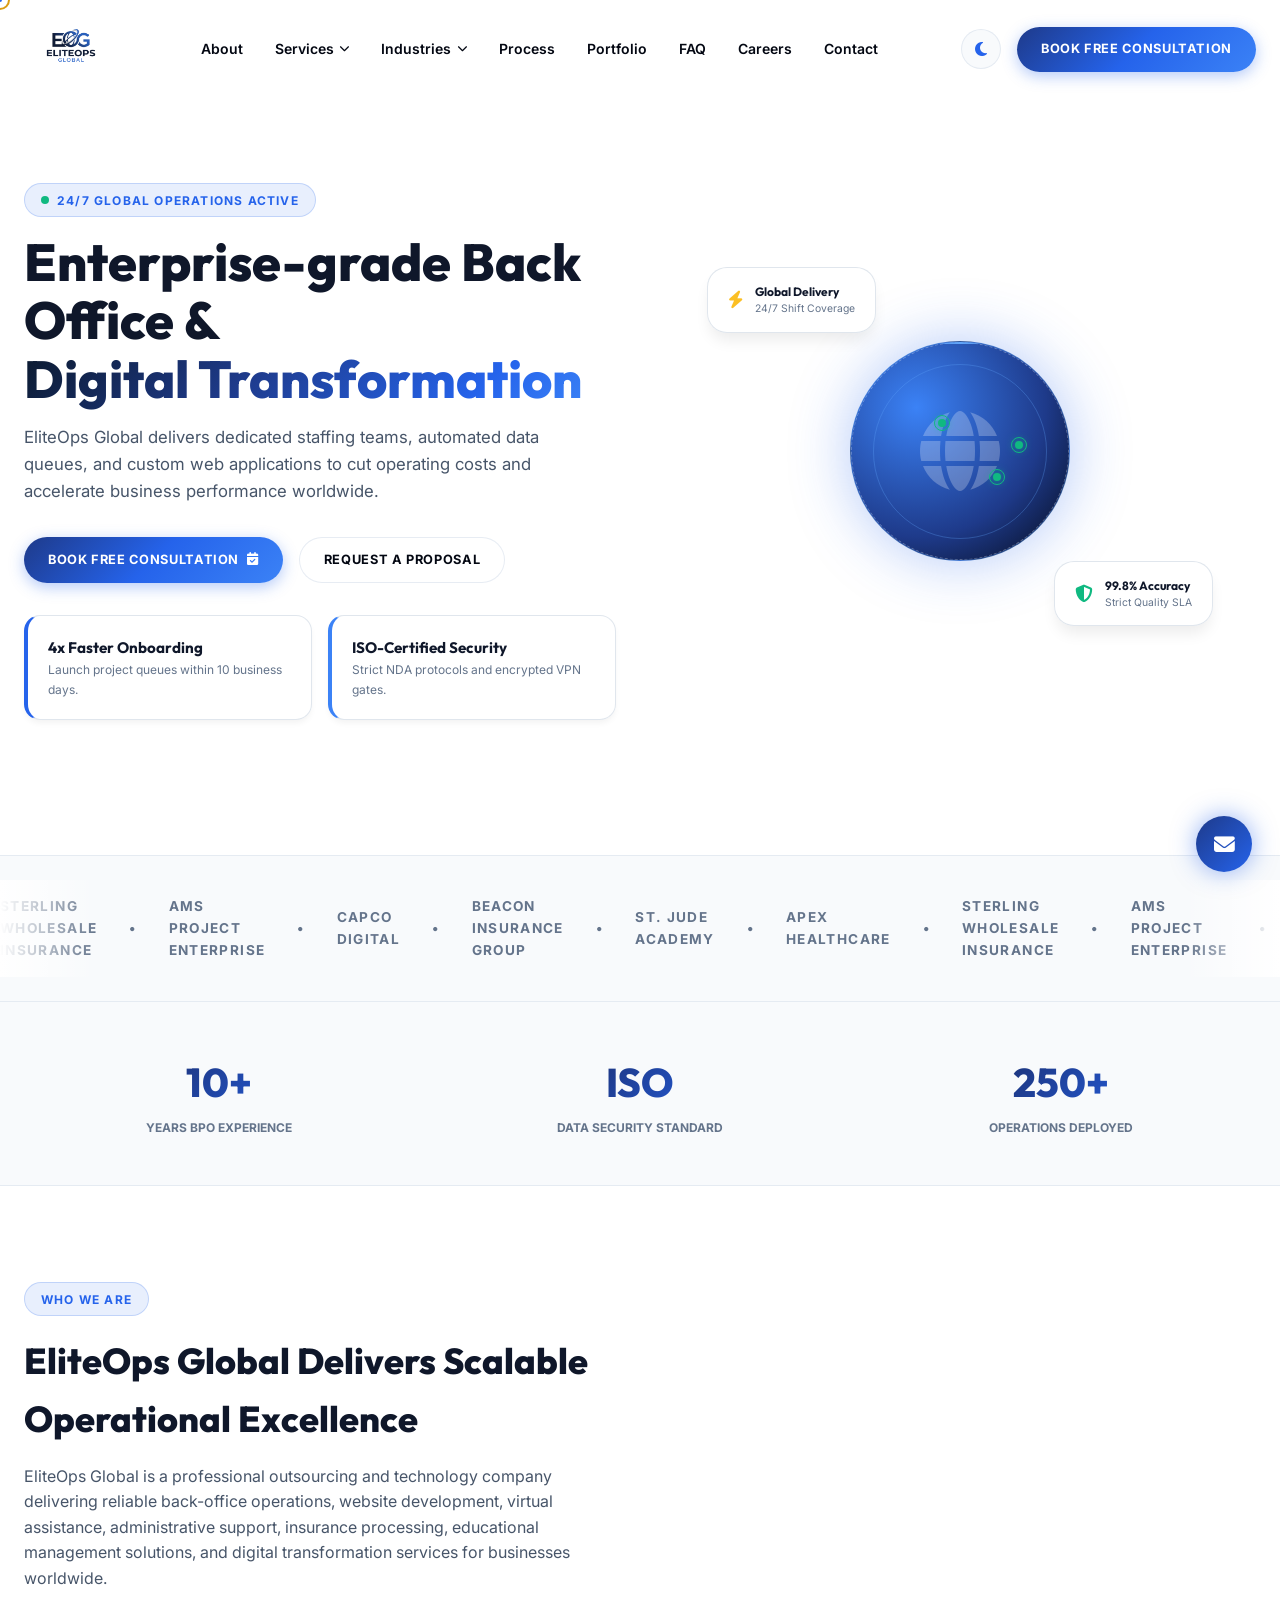
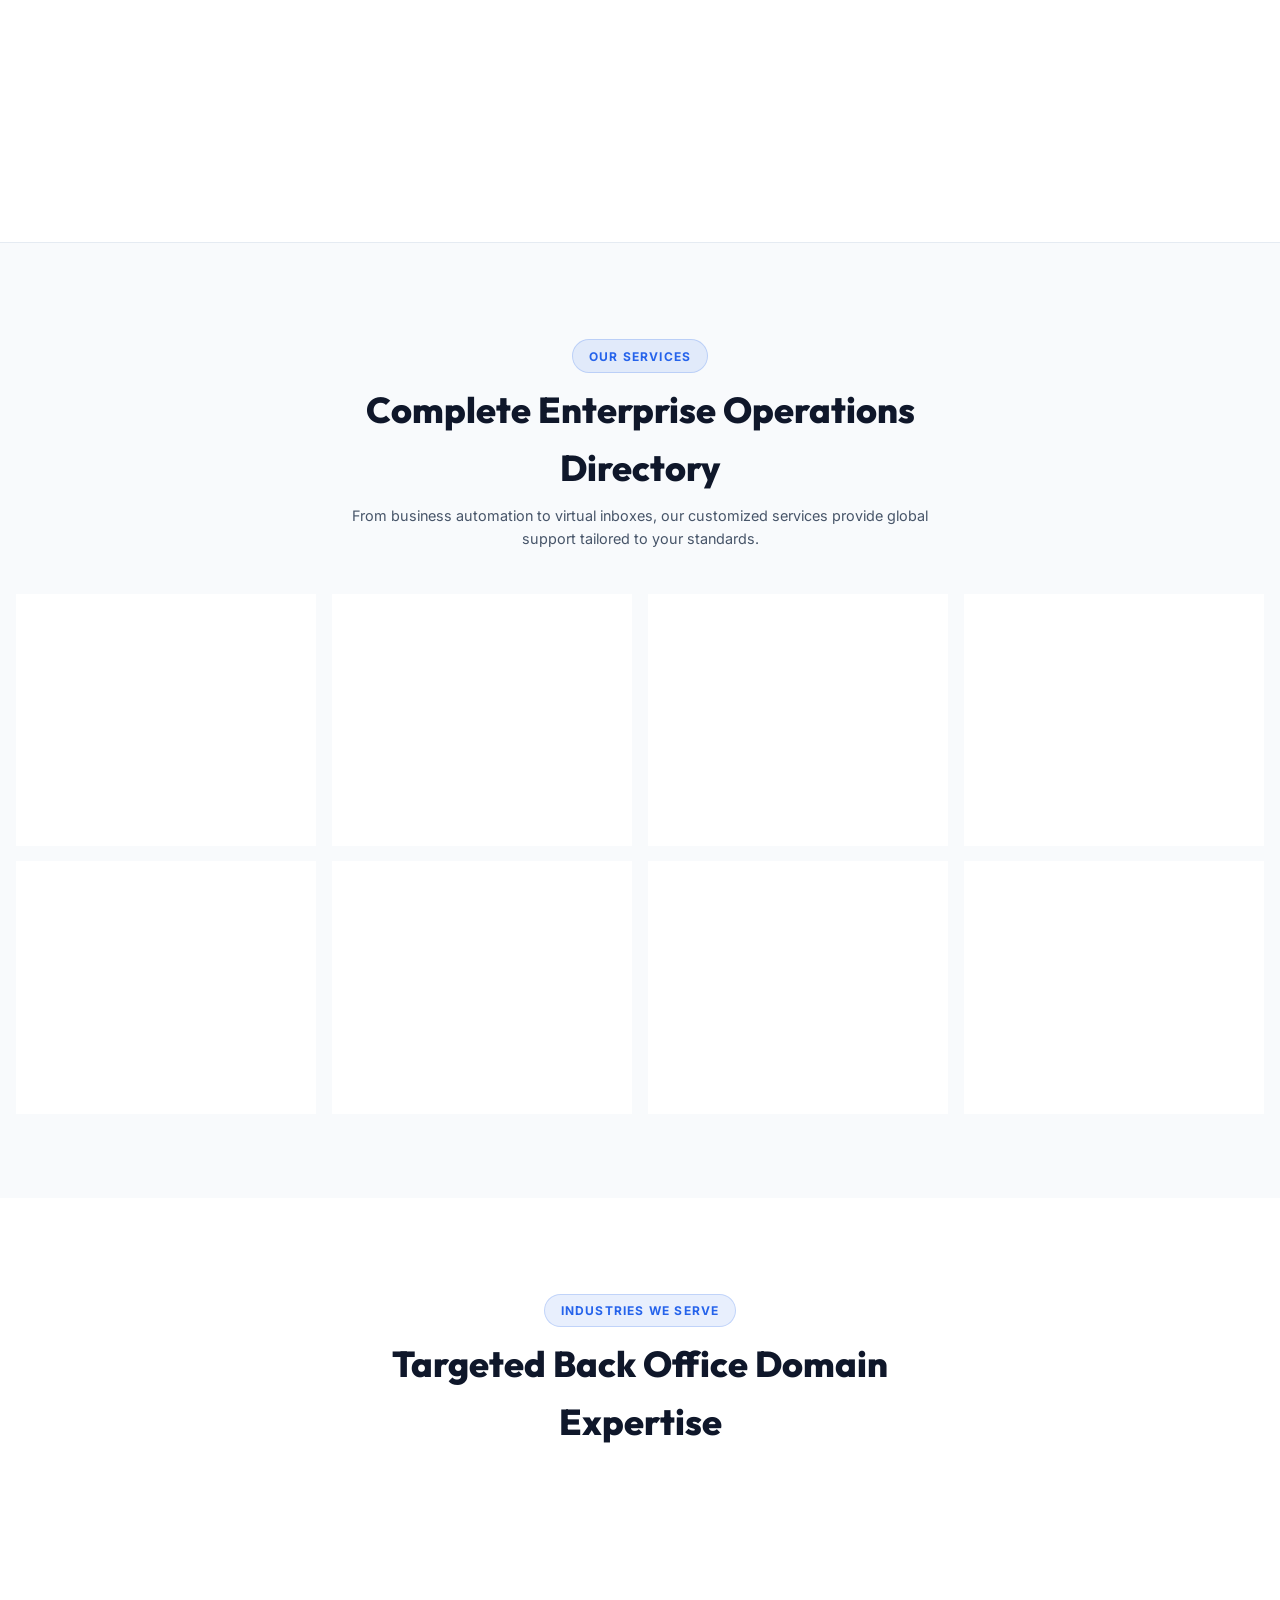
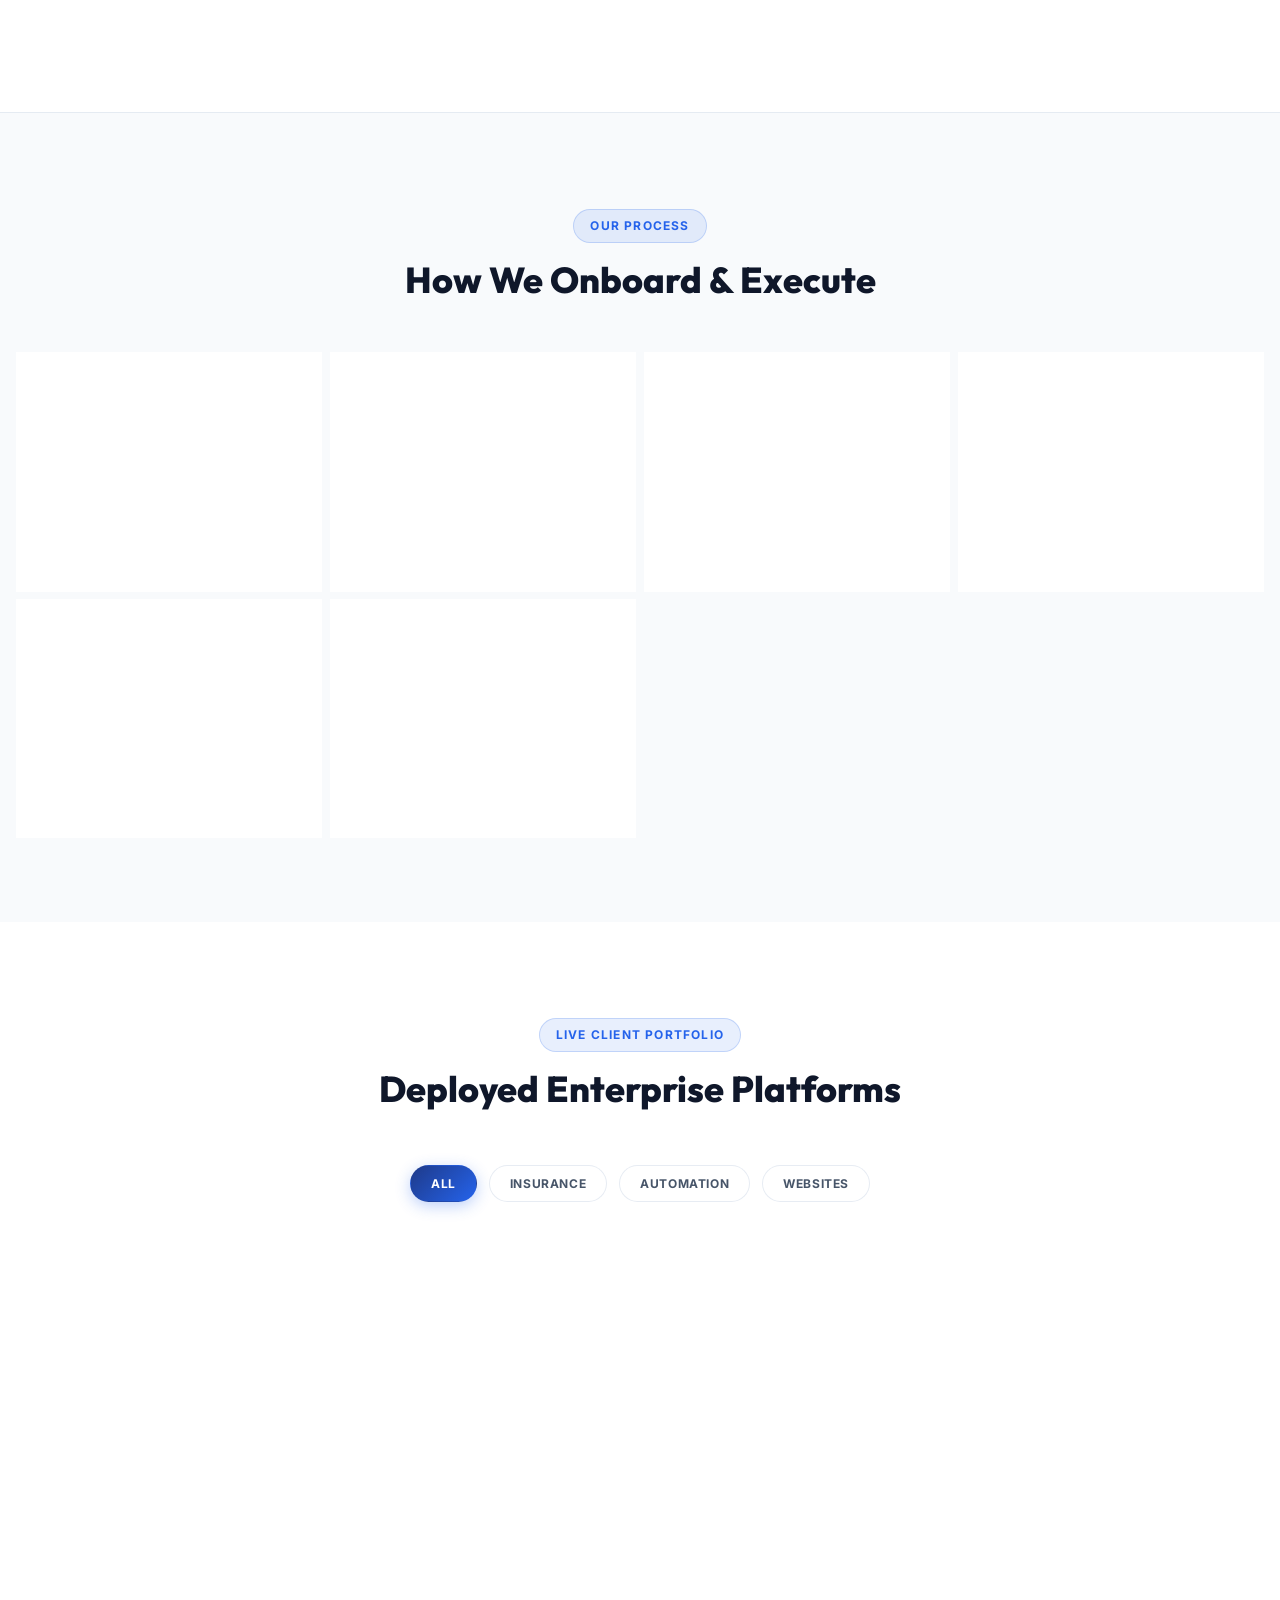
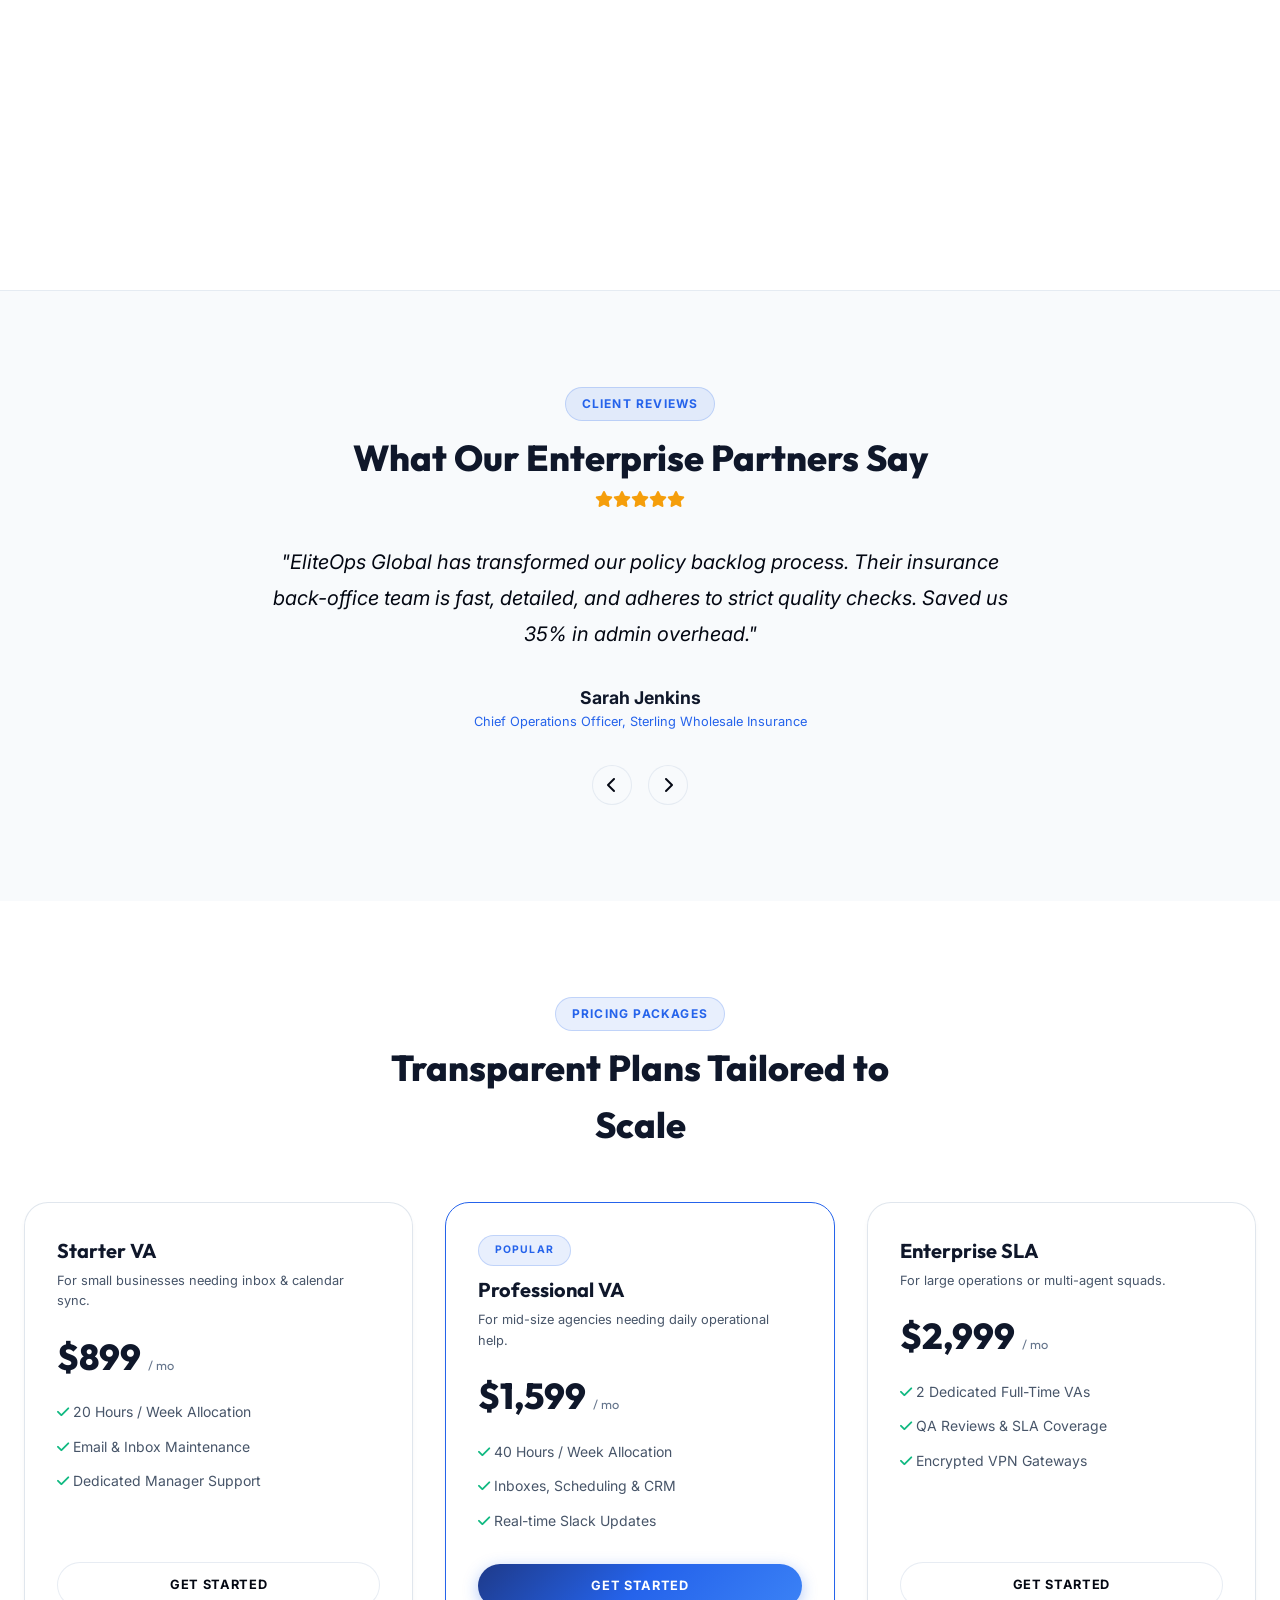
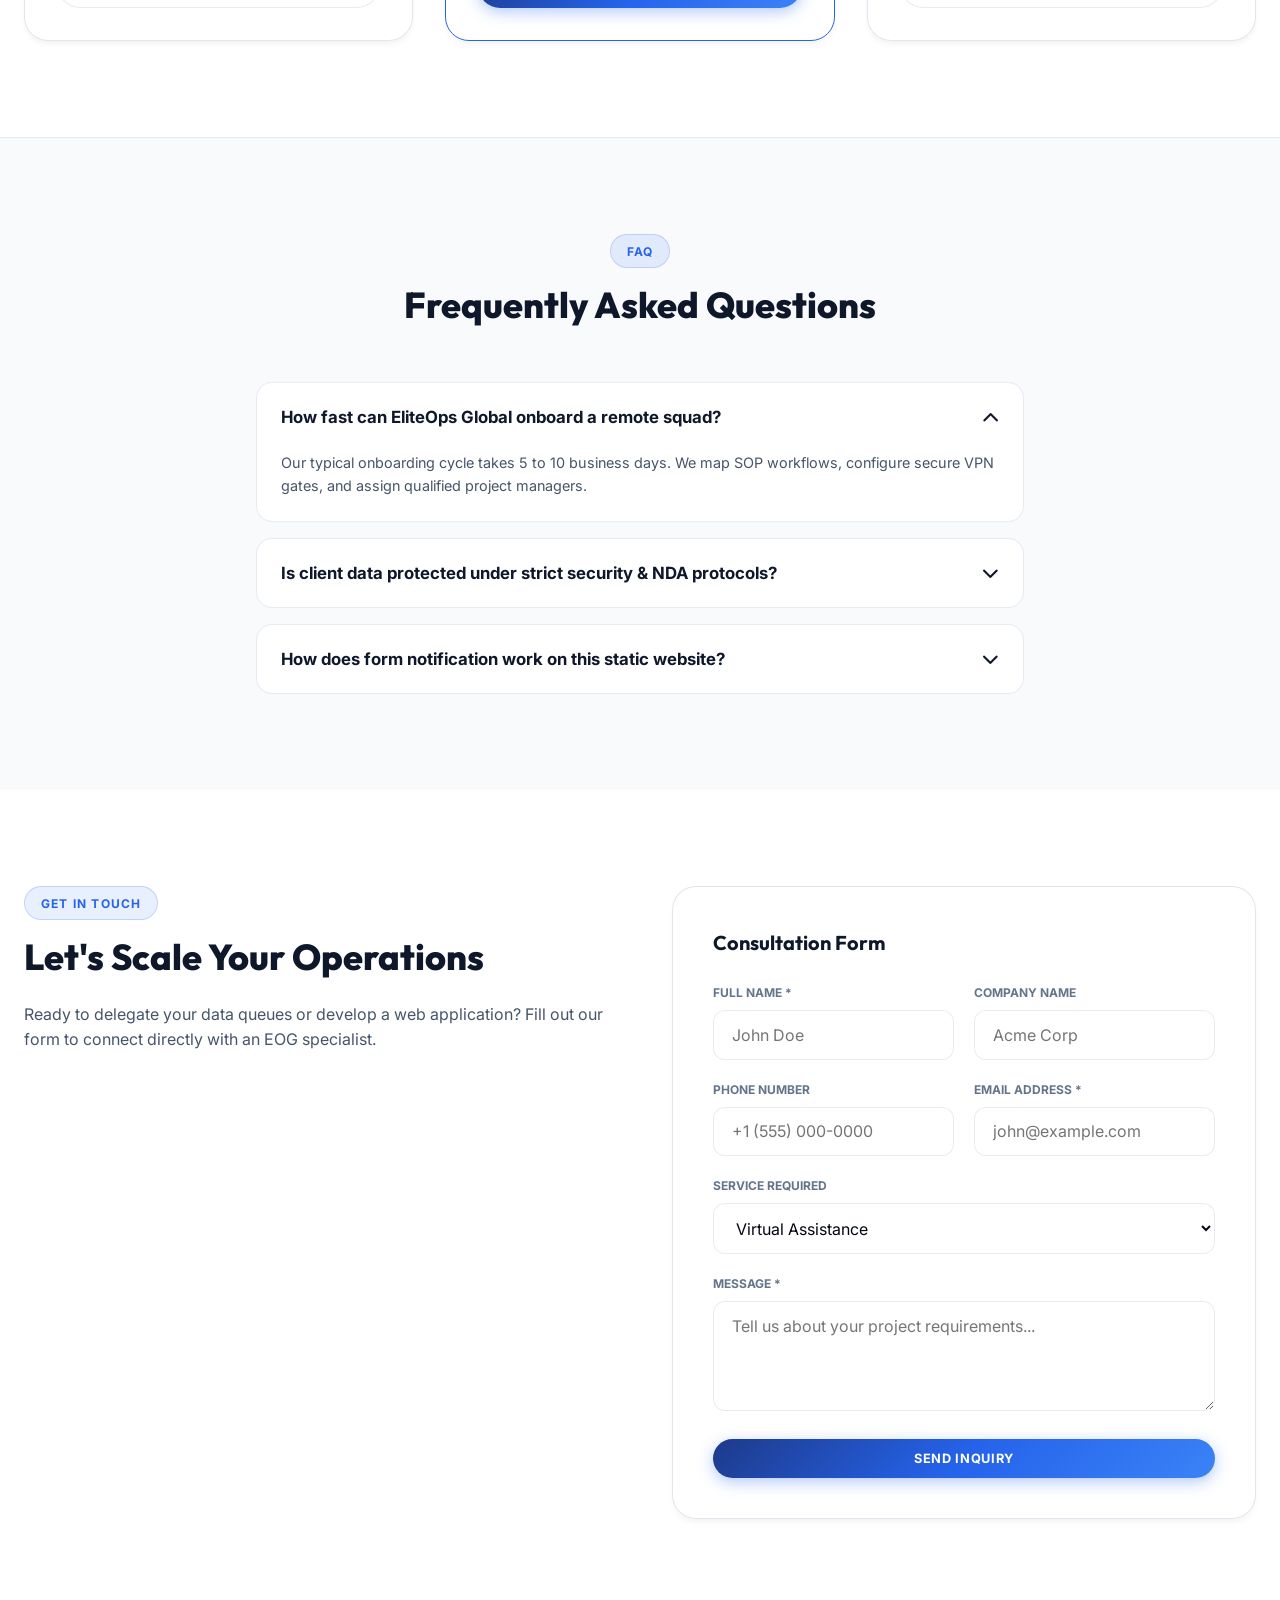
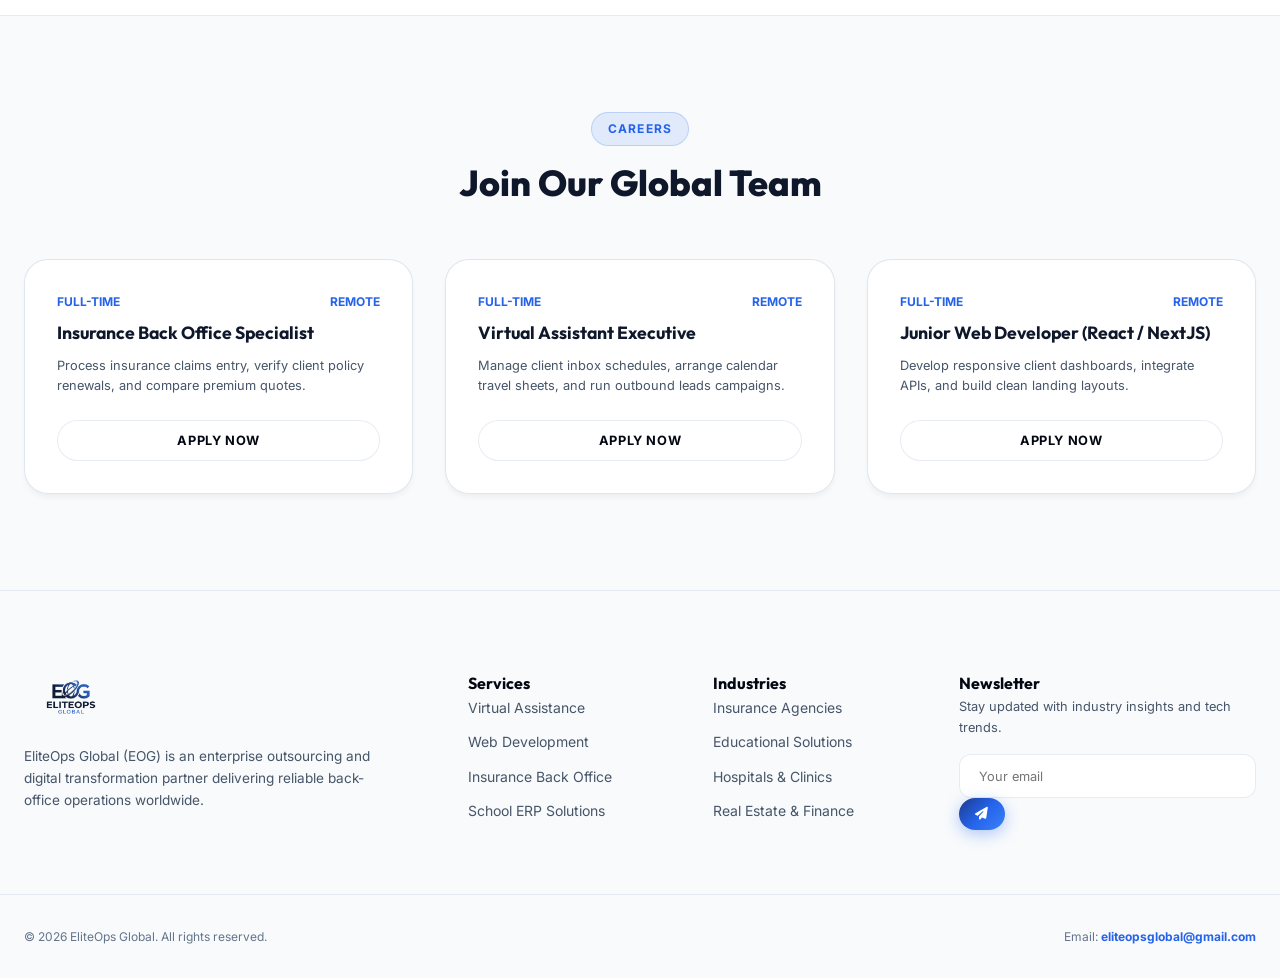
==== commit 48ee151b: "Fix FormSubmit integration: remove fake success, fix input names, and add native submission fallback" ====
--- a/index.html
+++ b/index.html
@@ -685,6 +685,7 @@
         <form id="contact-form" action="https://formsubmit.co/eliteopsglobal@gmail.com" method="POST">
           <input type="hidden" name="_subject" value="New Website Consultation Inquiry - EliteOps Global">
           <input type="hidden" name="_captcha" value="false">
+          <input type="hidden" name="_template" value="table">
 
           <div class="form-grid">
             <div class="form-group">
@@ -791,6 +792,10 @@
 
       <form id="career-form" action="https://formsubmit.co/eliteopsglobal@gmail.com" method="POST">
         <input type="hidden" name="_subject" value="New Career Application - EliteOps Global">
+        <input type="hidden" name="_captcha" value="false">
+        <input type="hidden" name="_template" value="table">
+        <input type="hidden" name="applied_position" id="modal-position-input" value="General Application">
+
         <div class="form-group" style="margin-bottom: 1rem;">
           <label>Full Name *</label>
           <input type="text" name="name" required placeholder="Jane Doe">
@@ -853,7 +858,10 @@
         <h4>Newsletter</h4>
         <p style="font-size: 0.8rem; color: var(--text-sub); margin-bottom: 1rem;">Stay updated with industry insights and tech trends.</p>
         <form id="newsletter-form" action="https://formsubmit.co/eliteopsglobal@gmail.com" method="POST">
-          <input type="email" name="newsletter_email" required placeholder="Your email" style="font-size: 0.8rem;">
+          <input type="hidden" name="_subject" value="New Newsletter Subscription - EliteOps Global">
+          <input type="hidden" name="_captcha" value="false">
+          <input type="hidden" name="_template" value="table">
+          <input type="email" name="email" required placeholder="Your email" style="font-size: 0.8rem;">
           <button type="submit" class="btn btn-primary btn-shine" style="padding: 0.6rem 1rem;"><i class="fa-solid fa-paper-plane"></i></button>
         </form>
         <div class="form-msg" style="margin-top: 0.5rem; display: none; font-size: 0.75rem;"></div>
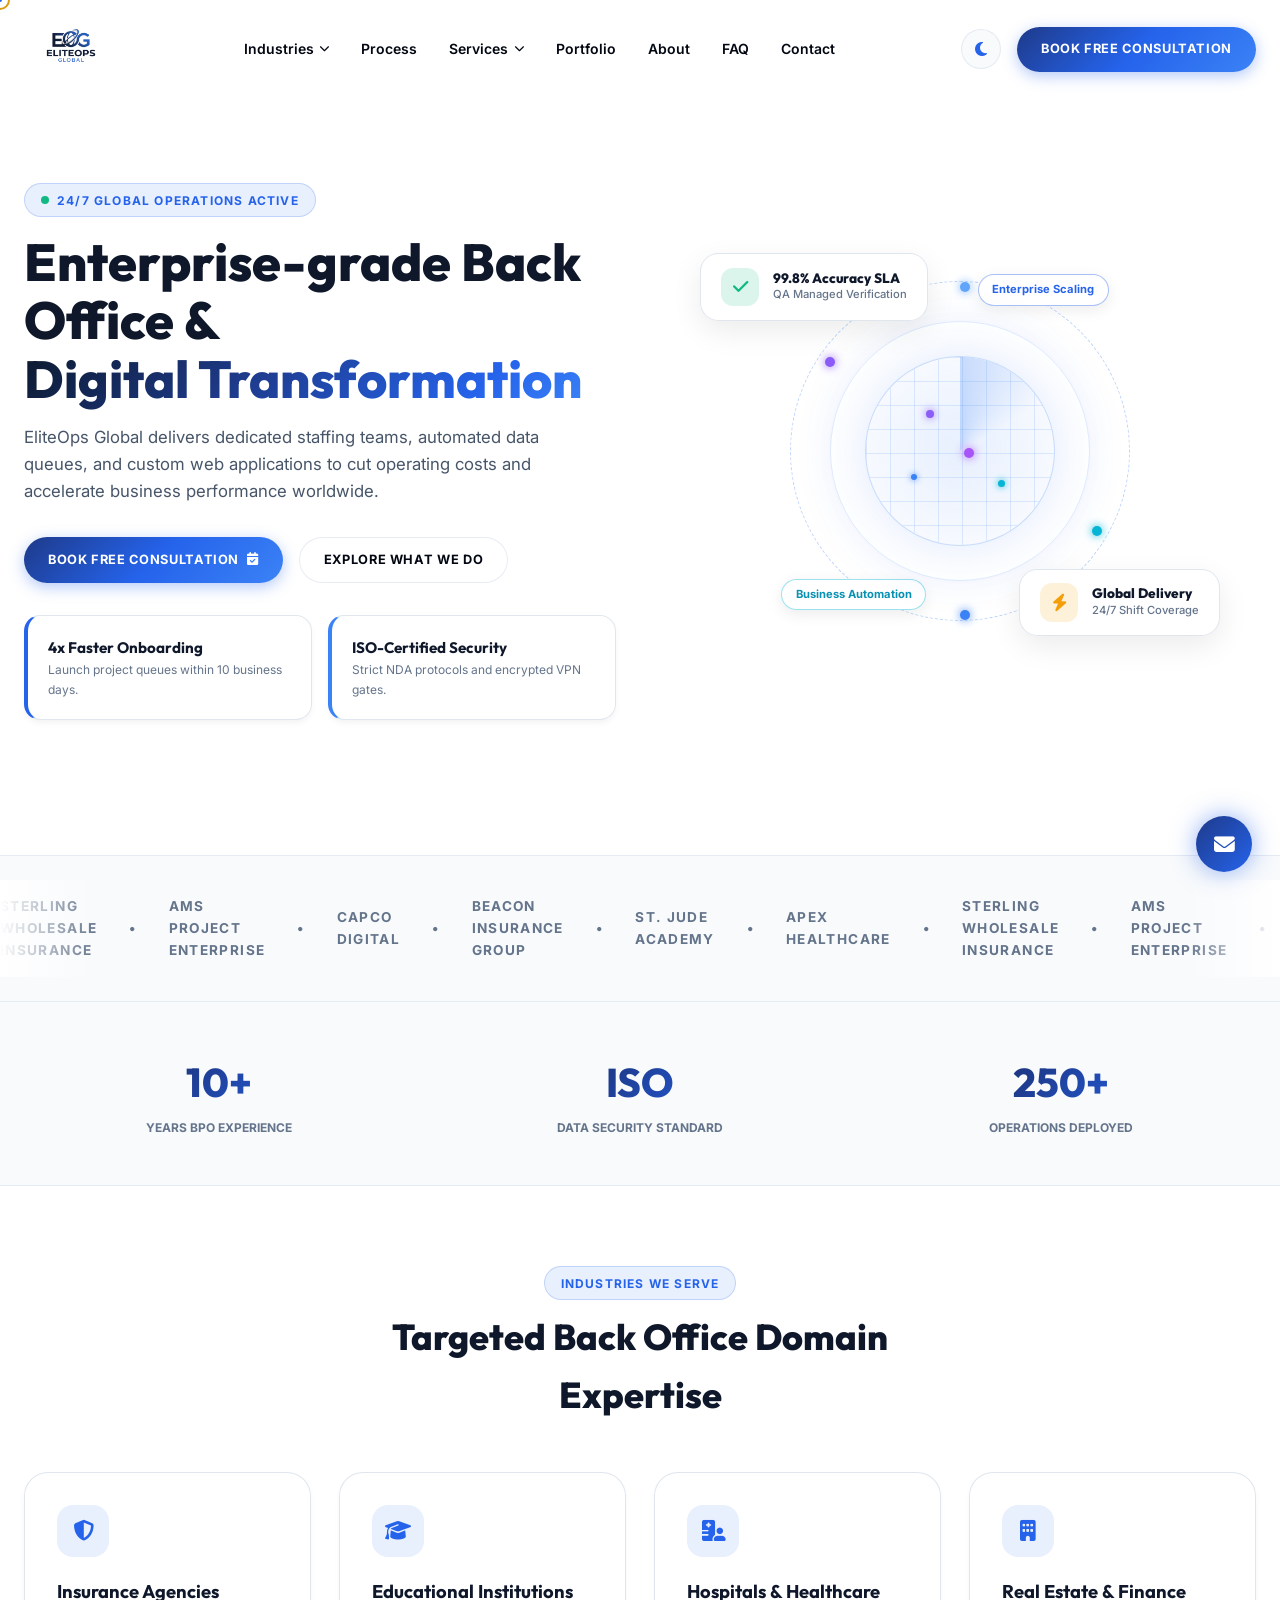
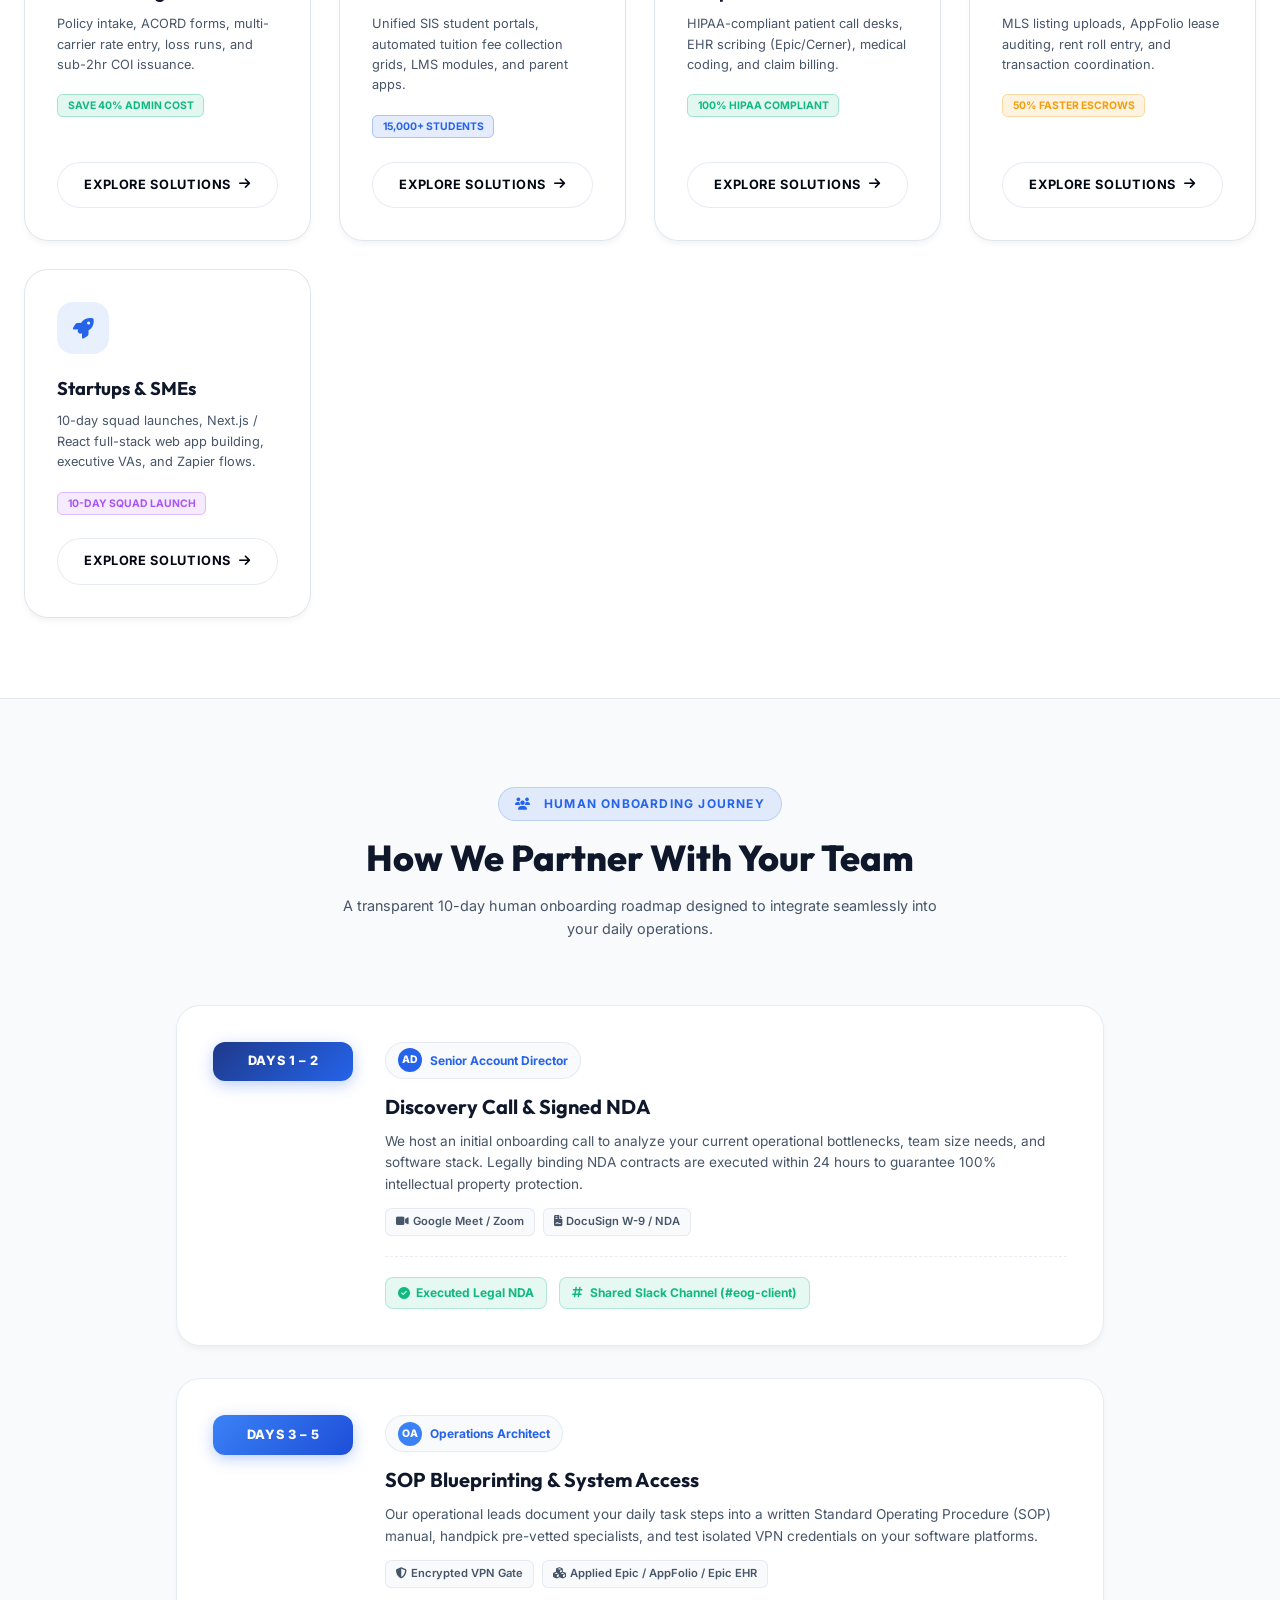
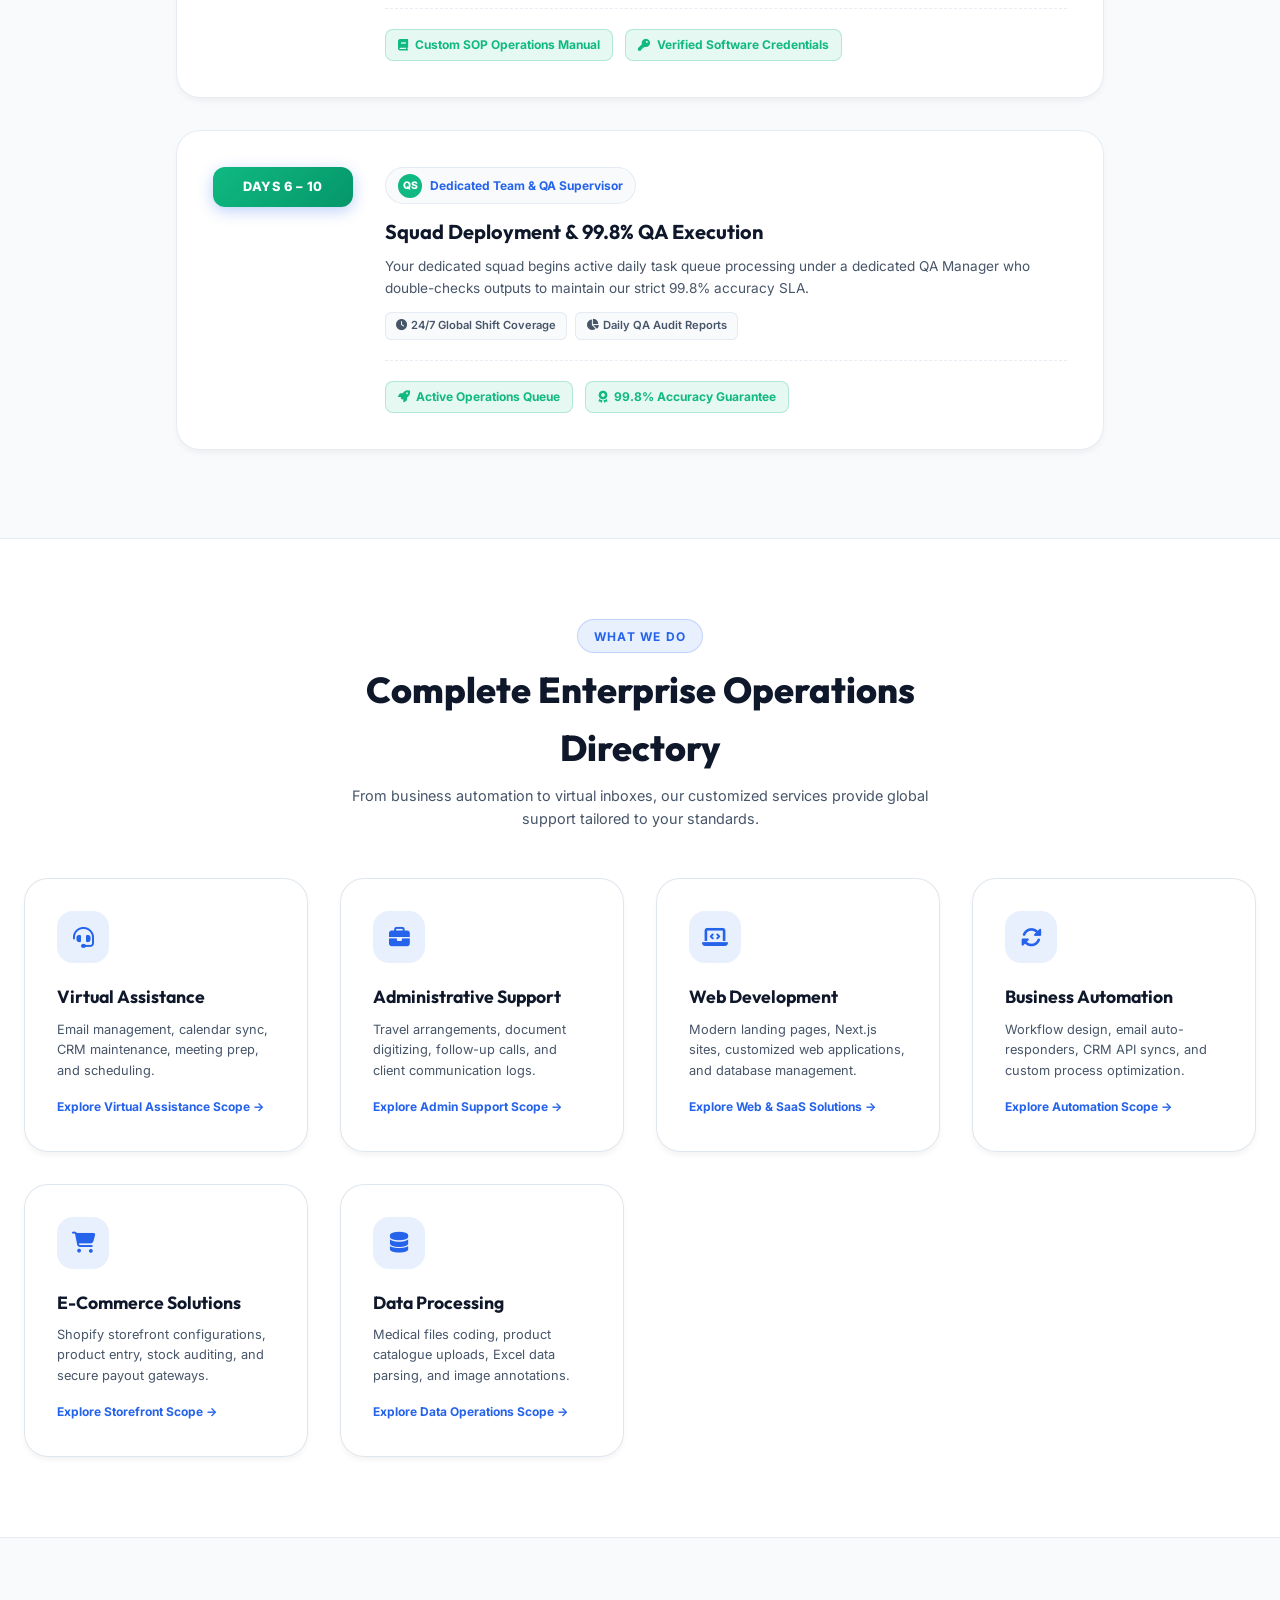
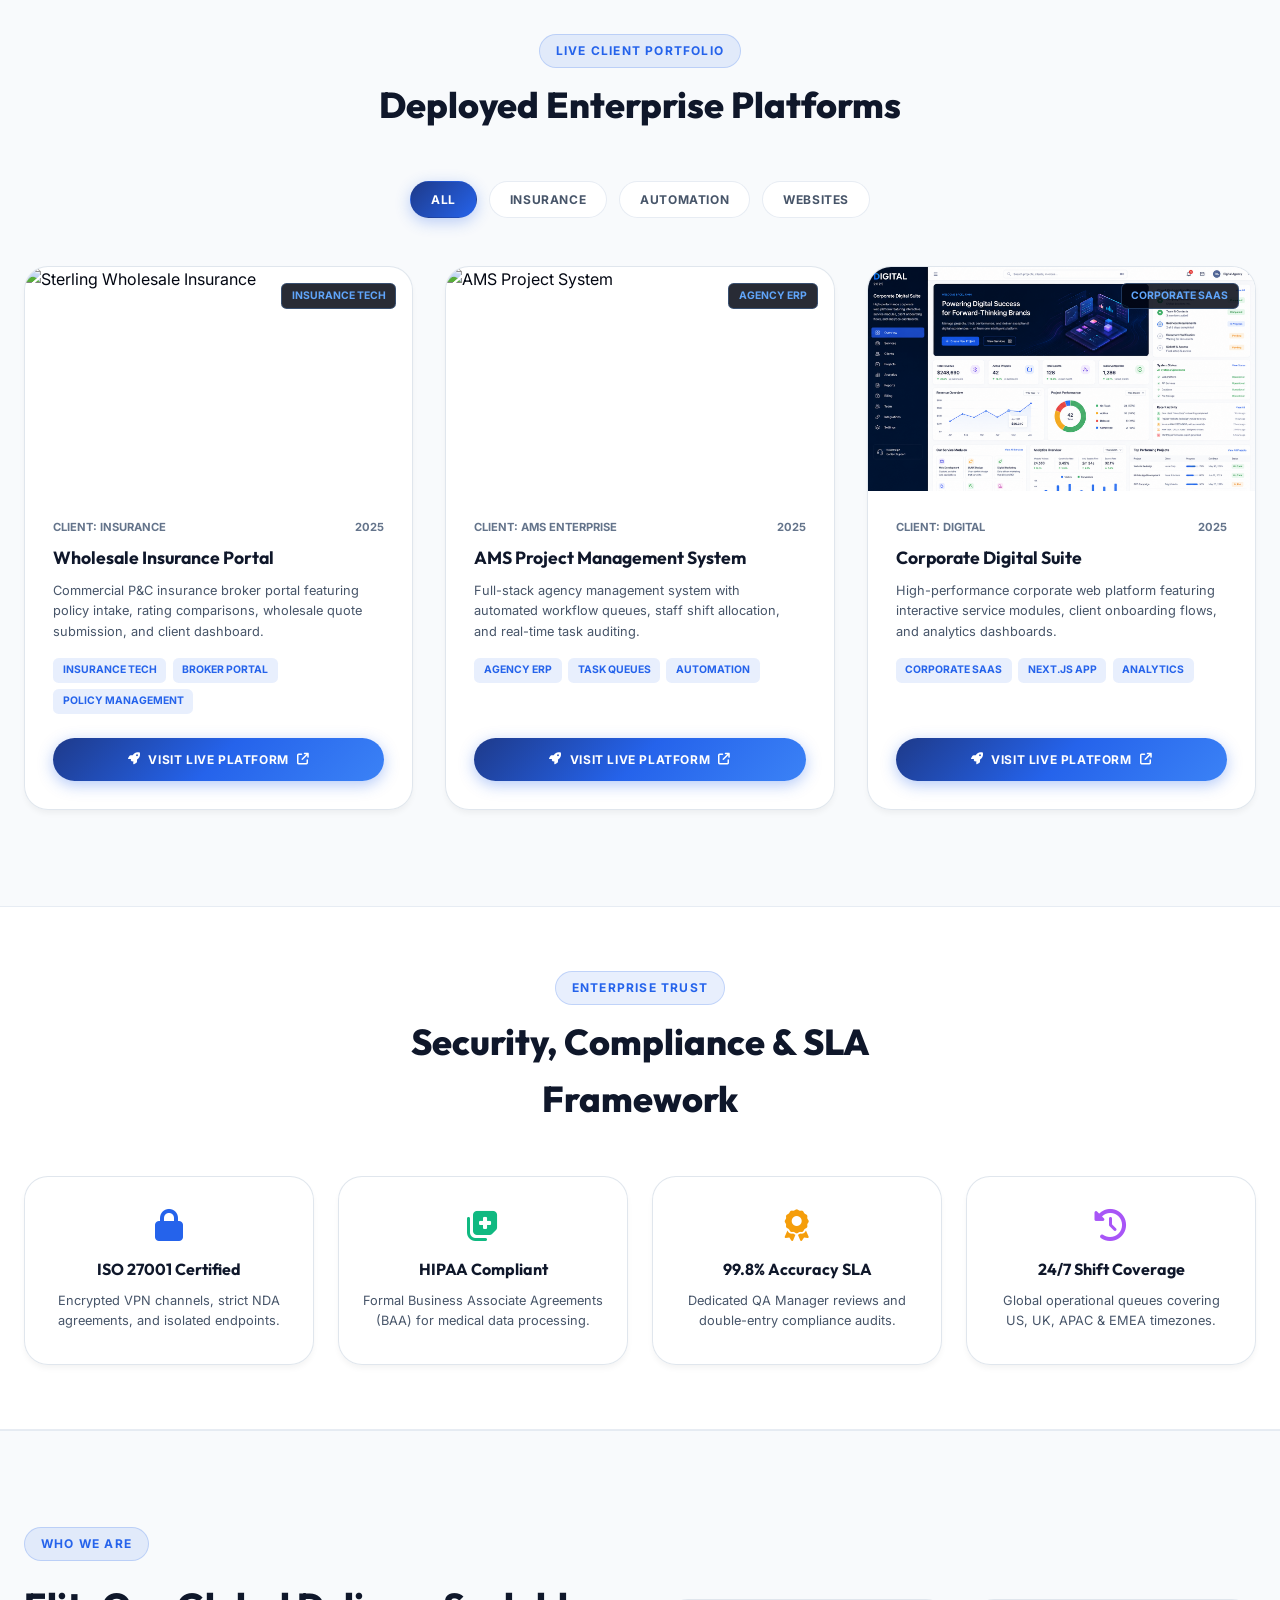
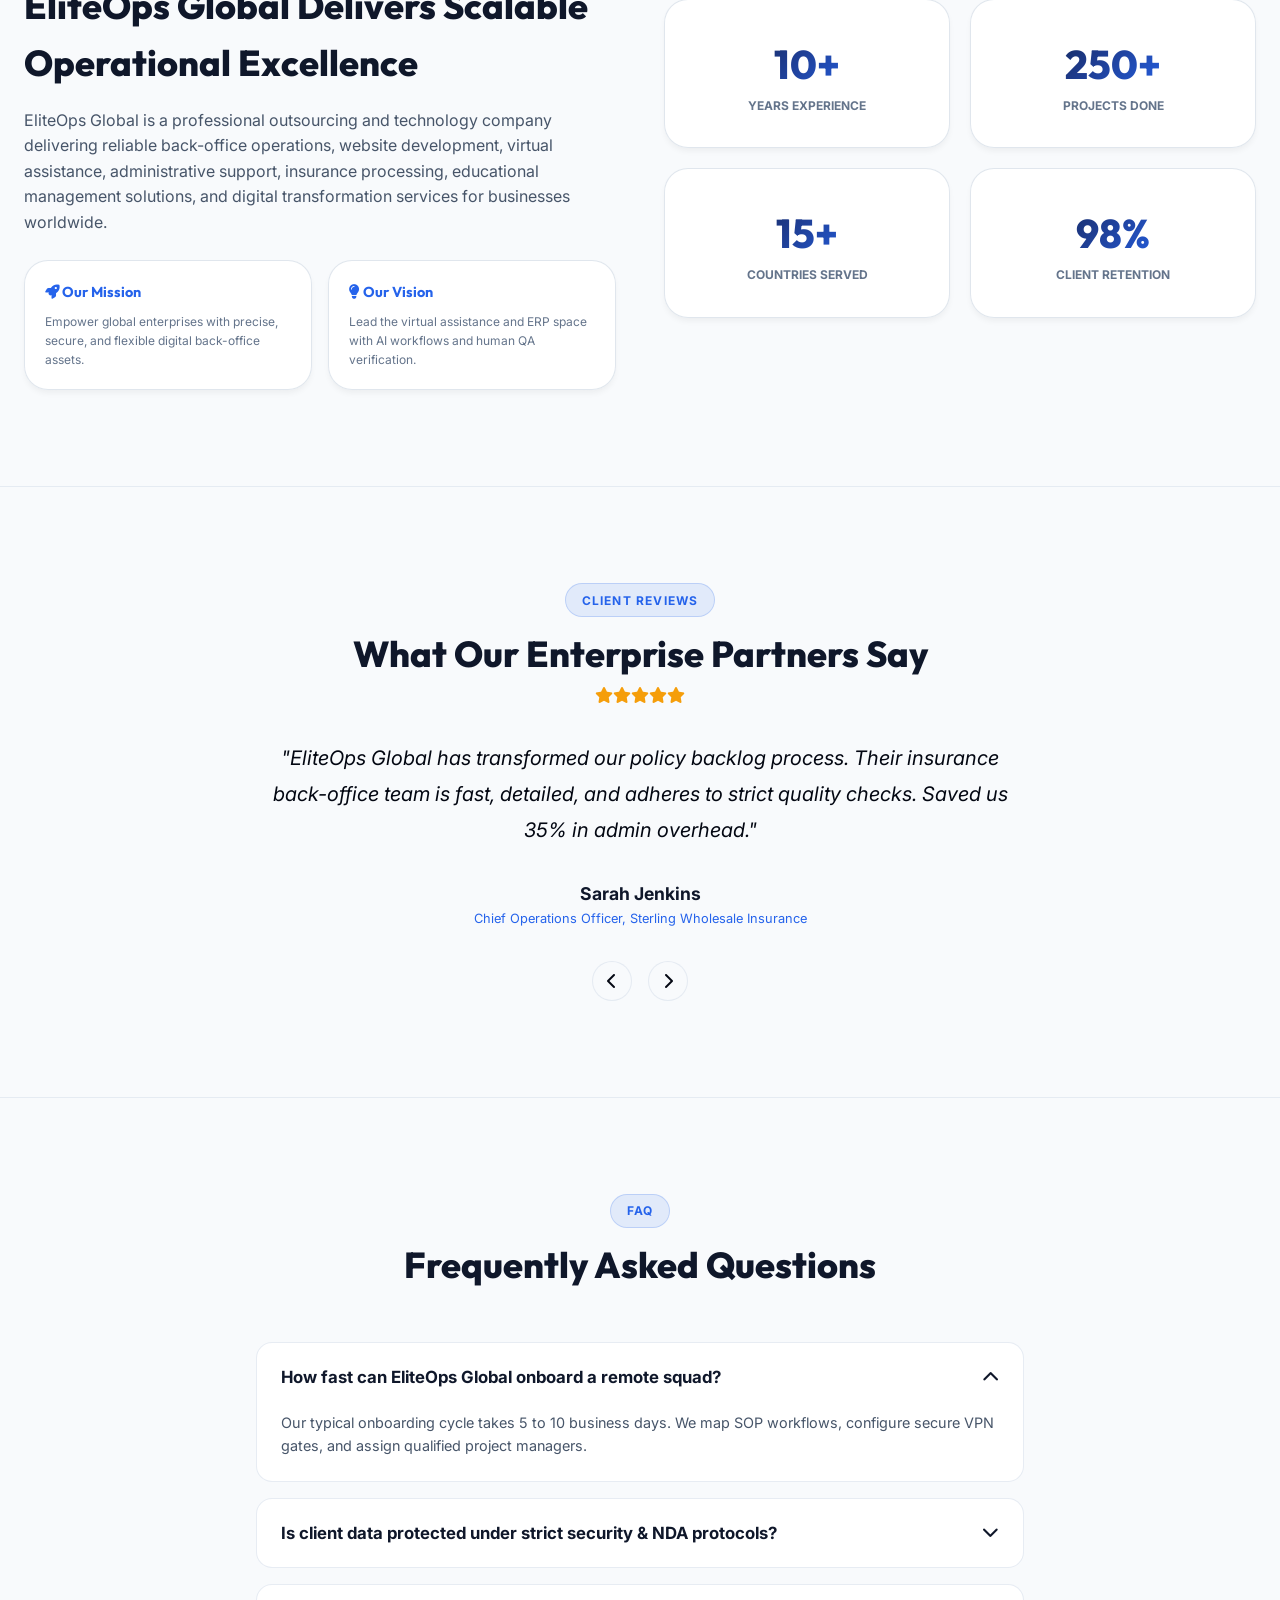
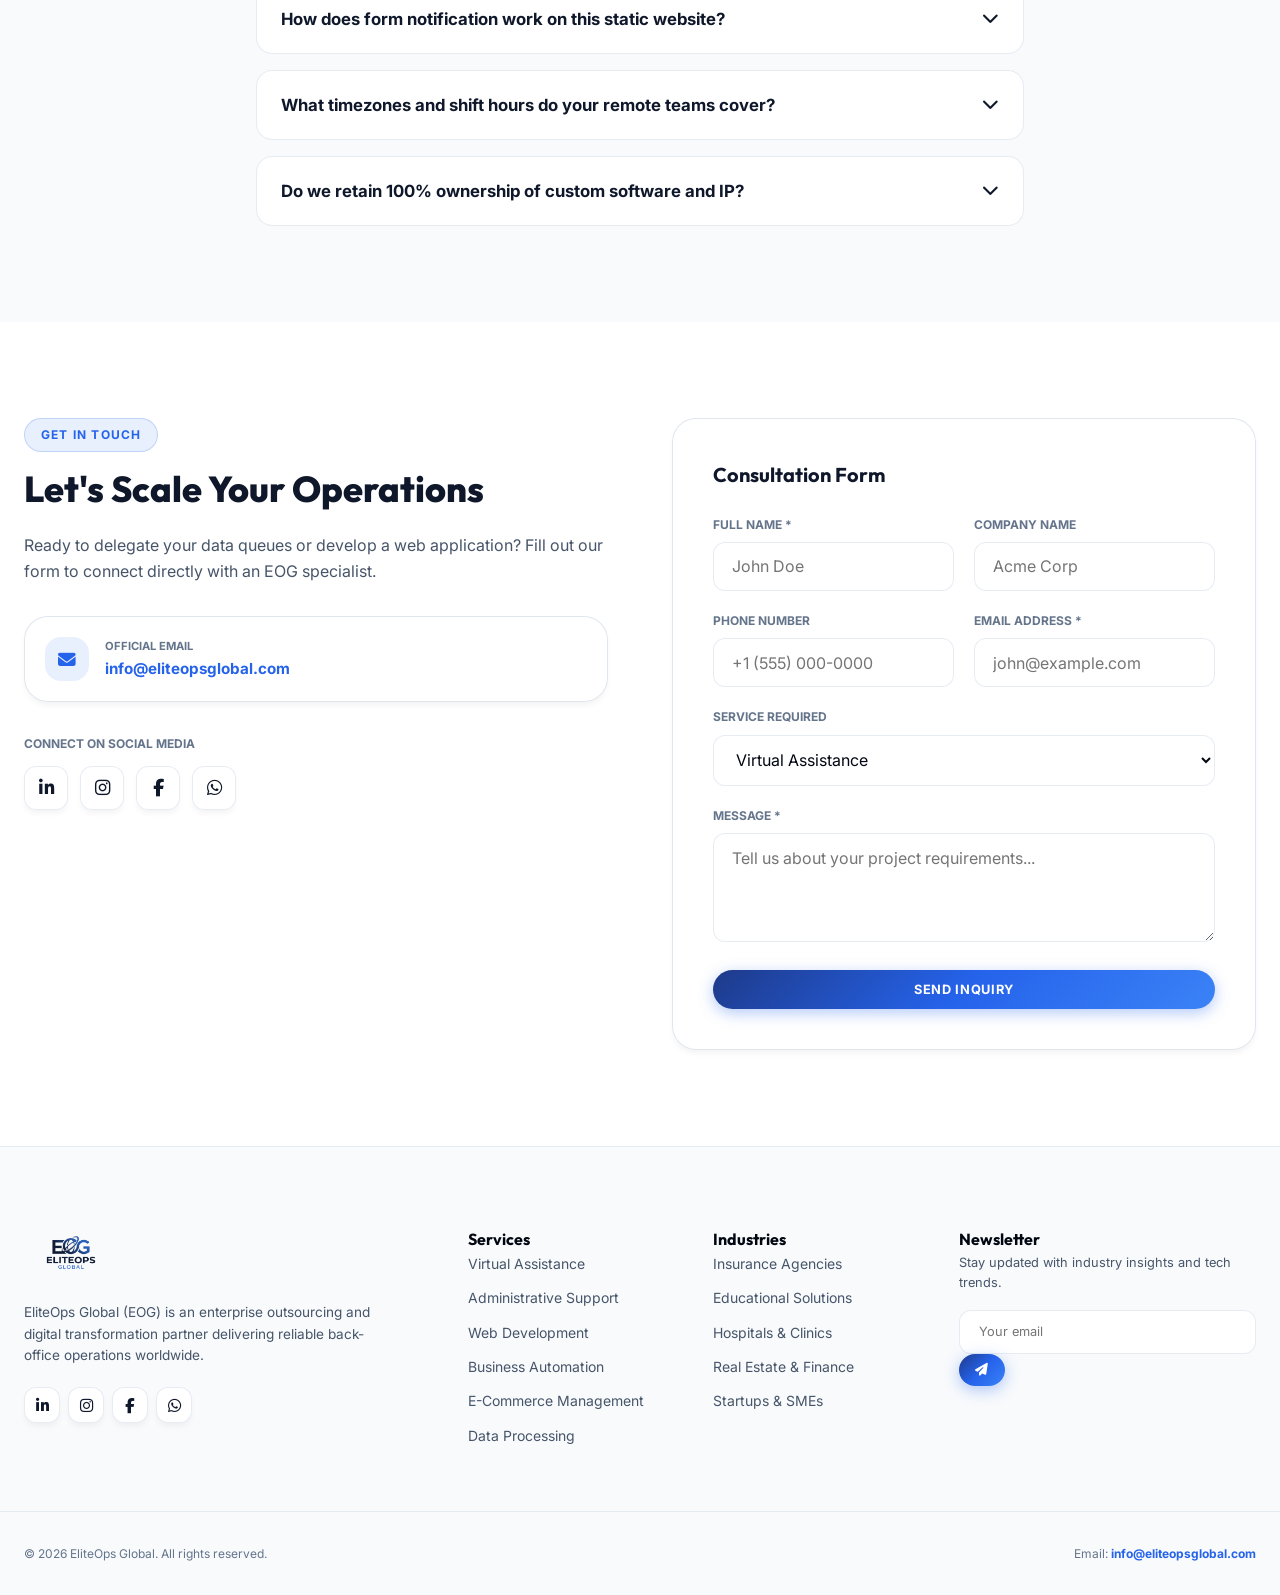
==== commit 80ea0052: "major updates are added" ====
--- a/index.html
+++ b/index.html
@@ -1,29 +1,64 @@
 <!DOCTYPE html>
 <html lang="en">
+
 <head>
   <meta charset="UTF-8">
   <meta name="viewport" content="width=device-width, initial-scale=1.0">
   <title>EliteOps Global (EOG) | Global Back Office & Digital Solutions Partner</title>
-  <meta name="description" content="Helping businesses scale with Virtual Assistance, Web Development, Administrative Support, Insurance Processing, Educational ERPs, and Business Automation.">
+  <meta name="description"
+    content="Helping businesses scale with Virtual Assistance, Web Development, Administrative Support, Insurance Processing, Educational ERPs, and Business Automation.">
   <link rel="icon" href="logo.png">
+
+  <!-- Open Graph & Social Media Metadata -->
+  <meta property="og:type" content="website">
+  <meta property="og:title" content="EliteOps Global (EOG) | Enterprise Back Office & Digital Transformation Partner">
+  <meta property="og:description" content="Helping businesses scale with dedicated Virtual Assistance, Web Development, Insurance Back Office, Educational ERPs, and Business Automation.">
+  <meta property="og:image" content="https://eliteog.vercel.app/logo.png">
+  <meta property="og:url" content="https://eliteog.vercel.app/">
+  <meta name="twitter:card" content="summary_large_image">
+  <meta name="twitter:title" content="EliteOps Global (EOG) | Global Digital Solutions">
+  <meta name="twitter:description" content="Enterprise-grade virtual staffing, web development, and administrative solutions.">
+  <meta name="twitter:image" content="https://eliteog.vercel.app/logo.png">
+
+  <!-- JSON-LD Structured Data Schema -->
+  <script type="application/ld+json">
+  {
+    "@context": "https://schema.org",
+    "@type": "ProfessionalService",
+    "name": "EliteOps Global",
+    "url": "https://eliteog.vercel.app/",
+    "logo": "https://eliteog.vercel.app/logo.png",
+    "description": "Enterprise-grade back-office processing, virtual assistance, web development, and digital transformation.",
+    "telephone": "+91-8005669833",
+    "email": "info@eliteopsglobal.com",
+    "areaServed": "Global",
+    "priceRange": "$$"
+  }
+  </script>
 
   <!-- Google Fonts & FontAwesome -->
   <link rel="preconnect" href="https://fonts.googleapis.com">
   <link rel="preconnect" href="https://fonts.gstatic.com" crossorigin>
-  <link href="https://fonts.googleapis.com/css2?family=Inter:wght@300;400;500;600;700;800&family=Outfit:wght@400;500;600;700;800;900&display=swap" rel="stylesheet">
+  <link
+    href="https://fonts.googleapis.com/css2?family=Inter:wght@300;400;500;600;700;800&family=Outfit:wght@400;500;600;700;800;900&display=swap"
+    rel="stylesheet">
   <link rel="stylesheet" href="https://cdnjs.cloudflare.com/ajax/libs/font-awesome/6.4.0/css/all.min.css">
 
   <!-- Custom Stylesheet -->
   <link rel="stylesheet" href="styles.css">
 </head>
+
 <body>
 
   <!-- LOADING SCREEN ANIMATION -->
   <div class="loading-screen">
     <div class="loading-aura"></div>
     <div style="position: relative; z-index: 10; display: flex; flex-direction: column; align-items: center;">
-      <img src="logo.png" alt="EliteOps Global" style="height: 3.5rem; width: auto; margin-bottom: 1rem; filter: var(--logo-filter);">
-      <p style="font-size: 0.75rem; font-weight: 700; letter-spacing: 0.2em; text-transform: uppercase; color: var(--royal-500);">Initializing Operational Network...</p>
+      <img src="logo.png" alt="EliteOps Global"
+        style="height: 3.5rem; width: auto; margin-bottom: 1rem; filter: var(--logo-filter);">
+      <p
+        style="font-size: 0.75rem; font-weight: 700; letter-spacing: 0.2em; text-transform: uppercase; color: var(--royal-500);">
+        Initializing Operational Network...</p>
       <div class="loading-bar-wrapper">
         <div class="loading-bar-inner"></div>
       </div>
@@ -43,18 +78,6 @@
 
       <nav>
         <ul class="nav-links">
-          <li class="nav-item"><a href="#about" class="nav-link">About</a></li>
-          <li class="nav-item">
-            <a href="#services" class="nav-link">Services <i class="fa-solid fa-chevron-down" style="font-size: 0.65rem;"></i></a>
-            <ul class="dropdown-menu">
-              <li><a href="#services" class="dropdown-link">Virtual Assistance</a></li>
-              <li><a href="#services" class="dropdown-link">Administrative Support</a></li>
-              <li><a href="#services" class="dropdown-link">Insurance Back Office</a></li>
-              <li><a href="#services" class="dropdown-link">Web Development</a></li>
-              <li><a href="#services" class="dropdown-link">School ERP Solutions</a></li>
-              <li><a href="#services" class="dropdown-link">E-Commerce Management</a></li>
-            </ul>
-          </li>
           <li class="nav-item">
             <a href="#industries" class="nav-link">Industries <i class="fa-solid fa-chevron-down" style="font-size: 0.65rem;"></i></a>
             <ul class="dropdown-menu">
@@ -66,9 +89,21 @@
             </ul>
           </li>
           <li class="nav-item"><a href="#process" class="nav-link">Process</a></li>
+          <li class="nav-item">
+            <a href="#services" class="nav-link">Services <i class="fa-solid fa-chevron-down" style="font-size: 0.65rem;"></i></a>
+            <ul class="dropdown-menu">
+              <li><a href="services/virtual-assistance.html" class="dropdown-link">Virtual Assistance</a></li>
+              <li><a href="services/administrative-support.html" class="dropdown-link">Administrative Support</a></li>
+              <li><a href="services/web-development.html" class="dropdown-link">Web Development</a></li>
+              <li><a href="services/business-automation.html" class="dropdown-link">Business Automation</a></li>
+              <li><a href="services/e-commerce-management.html" class="dropdown-link">E-Commerce Management</a></li>
+              <li><a href="services/data-processing.html" class="dropdown-link">Data Processing</a></li>
+            </ul>
+          </li>
           <li class="nav-item"><a href="#portfolio" class="nav-link">Portfolio</a></li>
+          <!-- <li class="nav-item"><a href="#pricing" class="nav-link">Pricing</a></li> -->
+          <li class="nav-item"><a href="#about" class="nav-link">About</a></li>
           <li class="nav-item"><a href="#faq" class="nav-link">FAQ</a></li>
-          <li class="nav-item"><a href="#careers" class="nav-link">Careers</a></li>
           <li class="nav-item"><a href="#contact" class="nav-link">Contact</a></li>
         </ul>
       </nav>
@@ -86,18 +121,18 @@
 
     <!-- Mobile Drawer Menu -->
     <div class="mobile-drawer">
-      <a href="#about" class="nav-link">About</a>
-      <a href="#services" class="nav-link">Services</a>
       <a href="#industries" class="nav-link">Industries</a>
       <a href="#process" class="nav-link">Process</a>
+      <a href="#services" class="nav-link">Services</a>
       <a href="#portfolio" class="nav-link">Portfolio</a>
+      <a href="#pricing" class="nav-link">Pricing</a>
+      <a href="#about" class="nav-link">About</a>
       <a href="#faq" class="nav-link">FAQ</a>
-      <a href="#careers" class="nav-link">Careers</a>
       <a href="#contact" class="btn btn-primary btn-shine" style="width: 100%; text-align: center;">Book Free Consultation</a>
     </div>
   </header>
 
-  <!-- HERO SECTION -->
+  <!-- 1. HERO SECTION -->
   <section class="hero">
     <div class="container hero-grid">
       <div>
@@ -112,12 +147,14 @@
         </h1>
 
         <p class="hero-desc">
-          EliteOps Global delivers dedicated staffing teams, automated data queues, and custom web applications to cut operating costs and accelerate business performance worldwide.
+          EliteOps Global delivers dedicated staffing teams, automated data queues, and custom web applications to cut
+          operating costs and accelerate business performance worldwide.
         </p>
 
         <div style="display: flex; gap: 1rem; flex-wrap: wrap;">
-          <a href="#contact" class="btn btn-primary btn-shine">Book Free Consultation <i class="fa-solid fa-calendar-check"></i></a>
-          <a href="#contact" class="btn btn-secondary btn-shine">Request a Proposal</a>
+          <a href="#contact" class="btn btn-primary btn-shine">Book Free Consultation <i
+              class="fa-solid fa-calendar-check"></i></a>
+          <a href="#services" class="btn btn-secondary btn-shine">Explore What We Do</a>
         </div>
 
         <div class="hero-stats">
@@ -132,44 +169,66 @@
         </div>
       </div>
 
-      <!-- ANIMATED GLOBE COMPONENT WITH FLOATING SLA BADGES -->
+      <!-- ANIMATED MODERN SAAS OPERATIONAL RADAR / GLOBE -->
       <div class="globe-container">
-        <div class="floating-badge floating-badge-1">
-          <i class="fa-solid fa-bolt" style="color: #fbbf24; font-size: 1.1rem;"></i>
-          <div>
-            <h5 style="font-size: 0.75rem; color: var(--text-heading); font-weight: 700;">Global Delivery</h5>
-            <p style="font-size: 0.65rem; color: var(--text-muted);">24/7 Shift Coverage</p>
-          </div>
-        </div>
-
+        <!-- Floating Card Top Left: 99.8% Accuracy SLA -->
+        <div class="floating-badge floating-badge-top-left">
+          <div class="badge-icon-wrap icon-green">
+            <i class="fa-solid fa-check"></i>
+          </div>
+          <div>
+            <h5 class="badge-title">99.8% Accuracy SLA</h5>
+            <p class="badge-sub">QA Managed Verification</p>
+          </div>
+        </div>
+
+        <!-- Floating Card Bottom Right: Global Delivery -->
+        <div class="floating-badge floating-badge-bottom-right">
+          <div class="badge-icon-wrap icon-orange">
+            <i class="fa-solid fa-bolt"></i>
+          </div>
+          <div>
+            <h5 class="badge-title">Global Delivery</h5>
+            <p class="badge-sub">24/7 Shift Coverage</p>
+          </div>
+        </div>
+
+        <!-- Outer Orbit Ring with Orbit Nodes & Pill Chips -->
+        <div class="radar-orbit-outer">
+          <div class="orbit-node node-1"></div>
+          <div class="orbit-node node-2"></div>
+          <div class="orbit-node node-3"></div>
+          <div class="orbit-node node-4"></div>
+
+          <!-- Orbit Pill Chips -->
+          <div class="orbit-pill pill-top-right">Enterprise Scaling</div>
+          <div class="orbit-pill pill-bottom-left">Business Automation</div>
+        </div>
+
+        <!-- Inner Orbit Ring -->
+        <div class="radar-orbit-inner"></div>
+
+        <!-- Central Radar Grid Core -->
         <div class="globe-sphere">
-          <div class="globe-ring"></div>
-          <div class="globe-ring-inner"></div>
-          <div class="globe-scan-line"></div>
-          <div class="ping-dot" style="top: 35%; left: 40%;"></div>
-          <div class="ping-dot" style="top: 60%; left: 65%;"></div>
-          <div class="ping-dot" style="top: 45%; left: 75%;"></div>
-          <i class="fa-solid fa-globe" style="font-size: 5rem; color: rgba(255, 255, 255, 0.25);"></i>
-        </div>
-
-        <div class="floating-badge floating-badge-2">
-          <i class="fa-solid fa-shield-halved" style="color: #10b981; font-size: 1.1rem;"></i>
-          <div>
-            <h5 style="font-size: 0.75rem; color: var(--text-heading); font-weight: 700;">99.8% Accuracy</h5>
-            <p style="font-size: 0.65rem; color: var(--text-muted);">Strict Quality SLA</p>
-          </div>
+          <div class="radar-grid-bg"></div>
+          <div class="radar-scan-sweep"></div>
+          <div class="radar-ping-dot dot-1"></div>
+          <div class="radar-ping-dot dot-2"></div>
+          <div class="radar-ping-dot dot-3"></div>
+          <div class="radar-ping-dot dot-4"></div>
         </div>
       </div>
     </div>
   </section>
 
-  <!-- INFINITE MARQUEE CLIENT LOGO TICKER -->
+  <!-- 2. INFINITE MARQUEE CLIENT LOGO TICKER -->
   <div class="border-t border-b bg-alt" style="padding: 1.5rem 0;">
     <div class="marquee-wrapper">
       <div class="marquee-mask-left"></div>
       <div class="marquee-mask-right"></div>
       <div class="marquee-track">
-        <span style="font-size: 0.85rem; font-weight: 700; text-transform: uppercase; letter-spacing: 0.1em; color: var(--text-muted); display: flex; align-items: center; gap: 2rem;">
+        <span
+          style="font-size: 0.85rem; font-weight: 700; text-transform: uppercase; letter-spacing: 0.1em; color: var(--text-muted); display: flex; align-items: center; gap: 2rem;">
           <span>STERLING WHOLESALE INSURANCE</span> &bull;
           <span>AMS PROJECT ENTERPRISE</span> &bull;
           <span>CAPCO DIGITAL</span> &bull;
@@ -186,42 +245,443 @@
 
   <!-- STATS BAR -->
   <section class="bg-alt border-b" style="padding: 3rem 0;">
-    <div class="container" style="display: grid; grid-template-columns: repeat(auto-fit, minmax(200px, 1fr)); gap: 2rem; text-align: center;">
+    <div class="container"
+      style="display: grid; grid-template-columns: repeat(auto-fit, minmax(200px, 1fr)); gap: 2rem; text-align: center;">
       <div>
         <h3 class="text-gradient" style="font-size: 2.5rem; font-weight: 800;">10+</h3>
-        <p style="font-size: 0.75rem; font-weight: 700; text-transform: uppercase; color: var(--text-muted); margin-top: 0.25rem;">Years BPO Experience</p>
+        <p
+          style="font-size: 0.75rem; font-weight: 700; text-transform: uppercase; color: var(--text-muted); margin-top: 0.25rem;">
+          Years BPO Experience</p>
       </div>
       <div>
         <h3 class="text-gradient" style="font-size: 2.5rem; font-weight: 800;">ISO</h3>
-        <p style="font-size: 0.75rem; font-weight: 700; text-transform: uppercase; color: var(--text-muted); margin-top: 0.25rem;">Data Security Standard</p>
+        <p
+          style="font-size: 0.75rem; font-weight: 700; text-transform: uppercase; color: var(--text-muted); margin-top: 0.25rem;">
+          Data Security Standard</p>
       </div>
       <div>
         <h3 class="text-gradient" style="font-size: 2.5rem; font-weight: 800;">250+</h3>
-        <p style="font-size: 0.75rem; font-weight: 700; text-transform: uppercase; color: var(--text-muted); margin-top: 0.25rem;">Operations Deployed</p>
+        <p
+          style="font-size: 0.75rem; font-weight: 700; text-transform: uppercase; color: var(--text-muted); margin-top: 0.25rem;">
+          Operations Deployed</p>
       </div>
     </div>
   </section>
 
-  <!-- ABOUT SECTION -->
-  <section id="about">
-    <div class="container" style="display: grid; grid-template-columns: repeat(auto-fit, minmax(320px, 1fr)); gap: 3rem; align-items: center;">
+  <!-- 3. TARGET DOMAINS: INDUSTRIES WE SERVE -->
+  <section id="industries" style="padding: 5rem 0;">
+    <div class="container">
+      <div style="text-align: center; max-width: 36rem; margin: 0 auto 3rem;">
+        <span class="badge">Industries We Serve</span>
+        <h2 style="font-size: 2.25rem; font-weight: 800; color: var(--text-heading); margin-top: 0.5rem;">
+          Targeted Back Office Domain Expertise
+        </h2>
+      </div>
+
+      <div style="display: grid; grid-template-columns: repeat(auto-fit, minmax(260px, 1fr)); gap: 1.75rem;">
+        <div class="glass-card" style="display: flex; flex-direction: column; justify-content: space-between;">
+          <div>
+            <div class="service-icon"><i class="fa-solid fa-shield-halved"></i></div>
+            <h3 style="font-size: 1.15rem; color: var(--text-heading); margin-bottom: 0.5rem;">Insurance Agencies</h3>
+            <p style="font-size: 0.8rem; color: var(--text-sub); margin-bottom: 1rem;">Policy intake, ACORD forms, multi-carrier rate entry, loss runs, and sub-2hr COI issuance.</p>
+            <span class="tag" style="background: rgba(16, 185, 129, 0.12); color: #10b981; border: 1px solid rgba(16, 185, 129, 0.3); font-weight: 700;">Save 40% Admin Cost</span>
+          </div>
+          <a href="industries/insurance.html" class="btn btn-secondary btn-shine" style="margin-top: 1.5rem; width: 100%; text-align: center; font-size: 0.8rem;">
+            Explore Solutions <i class="fa-solid fa-arrow-right"></i>
+          </a>
+        </div>
+
+        <div class="glass-card" style="display: flex; flex-direction: column; justify-content: space-between;">
+          <div>
+            <div class="service-icon"><i class="fa-solid fa-graduation-cap"></i></div>
+            <h3 style="font-size: 1.15rem; color: var(--text-heading); margin-bottom: 0.5rem;">Educational Institutions</h3>
+            <p style="font-size: 0.8rem; color: var(--text-sub); margin-bottom: 1rem;">Unified SIS student portals, automated tuition fee collection grids, LMS modules, and parent apps.</p>
+            <span class="tag" style="background: rgba(37, 99, 235, 0.12); color: var(--royal-500); border: 1px solid rgba(37, 99, 235, 0.3); font-weight: 700;">15,000+ Students</span>
+          </div>
+          <a href="industries/education.html" class="btn btn-secondary btn-shine" style="margin-top: 1.5rem; width: 100%; text-align: center; font-size: 0.8rem;">
+            Explore Solutions <i class="fa-solid fa-arrow-right"></i>
+          </a>
+        </div>
+
+        <div class="glass-card" style="display: flex; flex-direction: column; justify-content: space-between;">
+          <div>
+            <div class="service-icon"><i class="fa-solid fa-hospital-user"></i></div>
+            <h3 style="font-size: 1.15rem; color: var(--text-heading); margin-bottom: 0.5rem;">Hospitals & Healthcare</h3>
+            <p style="font-size: 0.8rem; color: var(--text-sub); margin-bottom: 1rem;">HIPAA-compliant patient call desks, EHR scribing (Epic/Cerner), medical coding, and claim billing.</p>
+            <span class="tag" style="background: rgba(16, 185, 129, 0.12); color: #10b981; border: 1px solid rgba(16, 185, 129, 0.3); font-weight: 700;">100% HIPAA Compliant</span>
+          </div>
+          <a href="industries/healthcare.html" class="btn btn-secondary btn-shine" style="margin-top: 1.5rem; width: 100%; text-align: center; font-size: 0.8rem;">
+            Explore Solutions <i class="fa-solid fa-arrow-right"></i>
+          </a>
+        </div>
+
+        <div class="glass-card" style="display: flex; flex-direction: column; justify-content: space-between;">
+          <div>
+            <div class="service-icon"><i class="fa-solid fa-building"></i></div>
+            <h3 style="font-size: 1.15rem; color: var(--text-heading); margin-bottom: 0.5rem;">Real Estate & Finance</h3>
+            <p style="font-size: 0.8rem; color: var(--text-sub); margin-bottom: 1rem;">MLS listing uploads, AppFolio lease auditing, rent roll entry, and transaction coordination.</p>
+            <span class="tag" style="background: rgba(245, 158, 11, 0.12); color: #f59e0b; border: 1px solid rgba(245, 158, 11, 0.3); font-weight: 700;">50% Faster Escrows</span>
+          </div>
+          <a href="industries/real-estate.html" class="btn btn-secondary btn-shine" style="margin-top: 1.5rem; width: 100%; text-align: center; font-size: 0.8rem;">
+            Explore Solutions <i class="fa-solid fa-arrow-right"></i>
+          </a>
+        </div>
+
+        <div class="glass-card" style="display: flex; flex-direction: column; justify-content: space-between;">
+          <div>
+            <div class="service-icon"><i class="fa-solid fa-rocket"></i></div>
+            <h3 style="font-size: 1.15rem; color: var(--text-heading); margin-bottom: 0.5rem;">Startups & SMEs</h3>
+            <p style="font-size: 0.8rem; color: var(--text-sub); margin-bottom: 1rem;">10-day squad launches, Next.js / React full-stack web app building, executive VAs, and Zapier flows.</p>
+            <span class="tag" style="background: rgba(168, 85, 247, 0.12); color: #a855f7; border: 1px solid rgba(168, 85, 247, 0.3); font-weight: 700;">10-Day Squad Launch</span>
+          </div>
+          <a href="industries/startups.html" class="btn btn-secondary btn-shine" style="margin-top: 1.5rem; width: 100%; text-align: center; font-size: 0.8rem;">
+            Explore Solutions <i class="fa-solid fa-arrow-right"></i>
+          </a>
+        </div>
+      </div>
+    </div>
+  </section>
+
+  <!-- 4. HOW WE DO IT: AUTHENTIC 10-DAY HUMAN EDITORIAL STORYBOARD -->
+  <section id="process" class="bg-alt border-t border-b" style="padding: 5.5rem 0;">
+    <div class="container">
+      <div style="text-align: center; max-width: 38rem; margin: 0 auto 4rem;">
+        <span class="badge"><i class="fa-solid fa-users" style="margin-right: 0.3rem;"></i> Human Onboarding Journey</span>
+        <h2 style="font-size: 2.25rem; font-weight: 800; color: var(--text-heading); margin-top: 0.5rem;">
+          How We Partner With Your Team
+        </h2>
+        <p style="color: var(--text-sub); font-size: 0.9rem; margin-top: 0.5rem;">
+          A transparent 10-day human onboarding roadmap designed to integrate seamlessly into your daily operations.
+        </p>
+      </div>
+
+      <div class="storyboard-container">
+        <!-- PHASE 1: DAYS 1-2 -->
+        <div class="storyboard-card">
+          <div>
+            <div class="storyboard-time-badge">DAYS 1 &ndash; 2</div>
+          </div>
+          <div>
+            <div class="storyboard-role-chip">
+              <span class="storyboard-avatar-initial">AD</span>
+              <span>Senior Account Director</span>
+            </div>
+            <h3 style="font-size: 1.25rem; color: var(--text-heading); margin-bottom: 0.5rem;">Discovery Call & Signed NDA</h3>
+            <p style="font-size: 0.85rem; color: var(--text-sub); line-height: 1.6;">
+              We host an initial onboarding call to analyze your current operational bottlenecks, team size needs, and software stack. Legally binding NDA contracts are executed within 24 hours to guarantee 100% intellectual property protection.
+            </p>
+            <div style="display: flex; gap: 0.5rem; flex-wrap: wrap; margin-top: 0.75rem;">
+              <span class="storyboard-tool-badge"><i class="fa-solid fa-video"></i> Google Meet / Zoom</span>
+              <span class="storyboard-tool-badge"><i class="fa-solid fa-file-contract"></i> DocuSign W-9 / NDA</span>
+            </div>
+            <div class="storyboard-deliverables">
+              <span class="storyboard-pill"><i class="fa-solid fa-check-circle"></i> Executed Legal NDA</span>
+              <span class="storyboard-pill"><i class="fa-solid fa-hashtag"></i> Shared Slack Channel (#eog-client)</span>
+            </div>
+          </div>
+        </div>
+
+        <!-- PHASE 2: DAYS 3-5 -->
+        <div class="storyboard-card">
+          <div>
+            <div class="storyboard-time-badge" style="background: linear-gradient(135deg, #3b82f6 0%, #1d4ed8 100%);">DAYS 3 &ndash; 5</div>
+          </div>
+          <div>
+            <div class="storyboard-role-chip">
+              <span class="storyboard-avatar-initial" style="background: #3b82f6;">OA</span>
+              <span>Operations Architect</span>
+            </div>
+            <h3 style="font-size: 1.25rem; color: var(--text-heading); margin-bottom: 0.5rem;">SOP Blueprinting & System Access</h3>
+            <p style="font-size: 0.85rem; color: var(--text-sub); line-height: 1.6;">
+              Our operational leads document your daily task steps into a written Standard Operating Procedure (SOP) manual, handpick pre-vetted specialists, and test isolated VPN credentials on your software platforms.
+            </p>
+            <div style="display: flex; gap: 0.5rem; flex-wrap: wrap; margin-top: 0.75rem;">
+              <span class="storyboard-tool-badge"><i class="fa-solid fa-shield-halved"></i> Encrypted VPN Gate</span>
+              <span class="storyboard-tool-badge"><i class="fa-solid fa-cubes"></i> Applied Epic / AppFolio / Epic EHR</span>
+            </div>
+            <div class="storyboard-deliverables">
+              <span class="storyboard-pill"><i class="fa-solid fa-book"></i> Custom SOP Operations Manual</span>
+              <span class="storyboard-pill"><i class="fa-solid fa-key"></i> Verified Software Credentials</span>
+            </div>
+          </div>
+        </div>
+
+        <!-- PHASE 3: DAYS 6-10 -->
+        <div class="storyboard-card">
+          <div>
+            <div class="storyboard-time-badge" style="background: linear-gradient(135deg, #10b981 0%, #059669 100%);">DAYS 6 &ndash; 10</div>
+          </div>
+          <div>
+            <div class="storyboard-role-chip">
+              <span class="storyboard-avatar-initial" style="background: #10b981;">QS</span>
+              <span>Dedicated Team & QA Supervisor</span>
+            </div>
+            <h3 style="font-size: 1.25rem; color: var(--text-heading); margin-bottom: 0.5rem;">Squad Deployment & 99.8% QA Execution</h3>
+            <p style="font-size: 0.85rem; color: var(--text-sub); line-height: 1.6;">
+              Your dedicated squad begins active daily task queue processing under a dedicated QA Manager who double-checks outputs to maintain our strict 99.8% accuracy SLA.
+            </p>
+            <div style="display: flex; gap: 0.5rem; flex-wrap: wrap; margin-top: 0.75rem;">
+              <span class="storyboard-tool-badge"><i class="fa-solid fa-clock"></i> 24/7 Global Shift Coverage</span>
+              <span class="storyboard-tool-badge"><i class="fa-solid fa-chart-pie"></i> Daily QA Audit Reports</span>
+            </div>
+            <div class="storyboard-deliverables">
+              <span class="storyboard-pill"><i class="fa-solid fa-rocket"></i> Active Operations Queue</span>
+              <span class="storyboard-pill"><i class="fa-solid fa-award"></i> 99.8% Accuracy Guarantee</span>
+            </div>
+          </div>
+        </div>
+      </div>
+    </div>
+  </section>
+
+  <!-- 5. WHAT WE DO: SERVICES SECTION -->
+  <section id="services" style="padding: 5rem 0;">
+    <div class="container">
+      <div style="text-align: center; max-width: 36rem; margin: 0 auto 3rem;">
+        <span class="badge">What We Do</span>
+        <h2 style="font-size: 2.25rem; font-weight: 800; color: var(--text-heading); margin-top: 0.5rem;">
+          Complete Enterprise Operations Directory
+        </h2>
+        <p style="color: var(--text-sub); font-size: 0.9rem; margin-top: 0.5rem;">
+          From business automation to virtual inboxes, our customized services provide global support tailored to your standards.
+        </p>
+      </div>
+
+      <div class="services-grid">
+        <div class="glass-card">
+          <div class="service-icon"><i class="fa-solid fa-headset"></i></div>
+          <h3 style="font-size: 1.1rem; color: var(--text-heading); margin-bottom: 0.5rem;">Virtual Assistance</h3>
+          <p style="font-size: 0.8rem; color: var(--text-sub); margin-bottom: 0.75rem;">Email management, calendar sync, CRM maintenance, meeting prep, and scheduling.</p>
+          <a href="services/virtual-assistance.html" style="font-size: 0.75rem; font-weight: 700; color: var(--royal-500);">Explore Virtual Assistance Scope &rarr;</a>
+        </div>
+
+        <div class="glass-card">
+          <div class="service-icon"><i class="fa-solid fa-briefcase"></i></div>
+          <h3 style="font-size: 1.1rem; color: var(--text-heading); margin-bottom: 0.5rem;">Administrative Support</h3>
+          <p style="font-size: 0.8rem; color: var(--text-sub); margin-bottom: 0.75rem;">Travel arrangements, document digitizing, follow-up calls, and client communication logs.</p>
+          <a href="services/administrative-support.html" style="font-size: 0.75rem; font-weight: 700; color: var(--royal-500);">Explore Admin Support Scope &rarr;</a>
+        </div>
+
+        <div class="glass-card">
+          <div class="service-icon"><i class="fa-solid fa-laptop-code"></i></div>
+          <h3 style="font-size: 1.1rem; color: var(--text-heading); margin-bottom: 0.5rem;">Web Development</h3>
+          <p style="font-size: 0.8rem; color: var(--text-sub); margin-bottom: 0.75rem;">Modern landing pages, Next.js sites, customized web applications, and database management.</p>
+          <a href="services/web-development.html" style="font-size: 0.75rem; font-weight: 700; color: var(--royal-500);">Explore Web & SaaS Solutions &rarr;</a>
+        </div>
+
+        <div class="glass-card">
+          <div class="service-icon"><i class="fa-solid fa-rotate"></i></div>
+          <h3 style="font-size: 1.1rem; color: var(--text-heading); margin-bottom: 0.5rem;">Business Automation</h3>
+          <p style="font-size: 0.8rem; color: var(--text-sub); margin-bottom: 0.75rem;">Workflow design, email auto-responders, CRM API syncs, and custom process optimization.</p>
+          <a href="services/business-automation.html" style="font-size: 0.75rem; font-weight: 700; color: var(--royal-500);">Explore Automation Scope &rarr;</a>
+        </div>
+
+        <div class="glass-card">
+          <div class="service-icon"><i class="fa-solid fa-cart-shopping"></i></div>
+          <h3 style="font-size: 1.1rem; color: var(--text-heading); margin-bottom: 0.5rem;">E-Commerce Solutions</h3>
+          <p style="font-size: 0.8rem; color: var(--text-sub); margin-bottom: 0.75rem;">Shopify storefront configurations, product entry, stock auditing, and secure payout gateways.</p>
+          <a href="services/e-commerce-management.html" style="font-size: 0.75rem; font-weight: 700; color: var(--royal-500);">Explore Storefront Scope &rarr;</a>
+        </div>
+
+        <div class="glass-card">
+          <div class="service-icon"><i class="fa-solid fa-database"></i></div>
+          <h3 style="font-size: 1.1rem; color: var(--text-heading); margin-bottom: 0.5rem;">Data Processing</h3>
+          <p style="font-size: 0.8rem; color: var(--text-sub); margin-bottom: 0.75rem;">Medical files coding, product catalogue uploads, Excel data parsing, and image annotations.</p>
+          <a href="services/data-processing.html" style="font-size: 0.75rem; font-weight: 700; color: var(--royal-500);">Explore Data Operations Scope &rarr;</a>
+        </div>
+      </div>
+    </div>
+  </section>
+
+  <!-- 6. PROOF: PORTFOLIO CASE STUDIES -->
+  <section id="portfolio" class="bg-alt border-t">
+    <div class="container">
+      <div style="text-align: center; max-width: 36rem; margin: 0 auto 3rem;">
+        <span class="badge">Live Client Portfolio</span>
+        <h2 style="font-size: 2.25rem; font-weight: 800; color: var(--text-heading); margin-top: 0.5rem;">
+          Deployed Enterprise Platforms
+        </h2>
+      </div>
+
+      <div class="portfolio-tabs">
+        <button class="tab-btn active" data-category="all">All</button>
+        <button class="tab-btn" data-category="insurance">Insurance</button>
+        <button class="tab-btn" data-category="automation">Automation</button>
+        <button class="tab-btn" data-category="websites">Websites</button>
+      </div>
+
+      <div class="portfolio-grid">
+        <!-- ITEM 1: STERLING WHOLESALE INSURANCE -->
+        <div class="glass-card portfolio-card" data-category="insurance" style="padding: 0; overflow: hidden;">
+          <div style="height: 14rem; overflow: hidden; position: relative;">
+            <img src="portfolio/sterling.png" data-dark-img="portfolio/sterling.png" data-light-img="portfolio/wholesale_new.png" alt="Sterling Wholesale Insurance" class="portfolio-theme-img" style="width: 100%; height: 100%; object-fit: cover; object-position: top;">
+            <span class="tag"
+              style="position: absolute; top: 1rem; right: 1rem; background: rgba(3,7,18,0.85); color: var(--royal-400); border: 1px solid rgba(96,165,250,0.3);">Insurance
+              Tech</span>
+          </div>
+          <div
+            style="padding: 1.75rem; display: flex; flex-direction: column; justify-content: space-between; flex-grow: 1;">
+            <div>
+              <div
+                style="display: flex; justify-content: space-between; font-size: 0.7rem; color: var(--text-muted); margin-bottom: 0.5rem; font-weight: 700;">
+                <span>CLIENT: INSURANCE</span>
+                <span>2025</span>
+              </div>
+              <h4 style="font-size: 1.1rem; color: var(--text-heading); margin-bottom: 0.5rem;">Wholesale
+                Insurance Portal</h4>
+              <p style="font-size: 0.8rem; color: var(--text-sub); margin-bottom: 1rem;">Commercial P&C insurance broker
+                portal featuring policy intake, rating comparisons, wholesale quote submission, and client dashboard.
+              </p>
+              <div style="display: flex; gap: 0.4rem; flex-wrap: wrap; margin-bottom: 1.5rem;">
+                <span class="tag">Insurance Tech</span>
+                <span class="tag">Broker Portal</span>
+                <span class="tag">Policy Management</span>
+              </div>
+            </div>
+            <a href="https://app.sterlingwholesaleinsurance.com/signin" target="_blank" rel="noopener noreferrer"
+              class="btn btn-primary btn-shine" style="width: 100%; font-size: 0.75rem;">
+              <i class="fa-solid fa-rocket"></i> Visit Live Platform <i
+                class="fa-solid fa-arrow-up-right-from-square"></i>
+            </a>
+          </div>
+        </div>
+
+        <!-- ITEM 2: AMS PROJECT -->
+        <div class="glass-card portfolio-card" data-category="automation" style="padding: 0; overflow: hidden;">
+          <div style="height: 14rem; overflow: hidden; position: relative;">
+            <img src="portfolio/ams.png" data-dark-img="portfolio/ams.png" data-light-img="portfolio/ams_new.png" alt="AMS Project System" class="portfolio-theme-img" style="width: 100%; height: 100%; object-fit: cover; object-position: top;">
+            <span class="tag"
+              style="position: absolute; top: 1rem; right: 1rem; background: rgba(3,7,18,0.85); color: var(--royal-400); border: 1px solid rgba(96,165,250,0.3);">Agency
+              ERP</span>
+          </div>
+          <div
+            style="padding: 1.75rem; display: flex; flex-direction: column; justify-content: space-between; flex-grow: 1;">
+            <div>
+              <div
+                style="display: flex; justify-content: space-between; font-size: 0.7rem; color: var(--text-muted); margin-bottom: 0.5rem; font-weight: 700;">
+                <span>CLIENT: AMS ENTERPRISE</span>
+                <span>2025</span>
+              </div>
+              <h4 style="font-size: 1.1rem; color: var(--text-heading); margin-bottom: 0.5rem;">AMS Project Management
+                System</h4>
+              <p style="font-size: 0.8rem; color: var(--text-sub); margin-bottom: 1rem;">Full-stack agency management
+                system with automated workflow queues, staff shift allocation, and real-time task auditing.</p>
+              <div style="display: flex; gap: 0.4rem; flex-wrap: wrap; margin-bottom: 1.5rem;">
+                <span class="tag">Agency ERP</span>
+                <span class="tag">Task Queues</span>
+                <span class="tag">Automation</span>
+              </div>
+            </div>
+            <a href="https://ams-project-frontend.vercel.app/login" target="_blank" rel="noopener noreferrer"
+              class="btn btn-primary btn-shine" style="width: 100%; font-size: 0.75rem;">
+              <i class="fa-solid fa-rocket"></i> Visit Live Platform <i
+                class="fa-solid fa-arrow-up-right-from-square"></i>
+            </a>
+          </div>
+        </div>
+
+        <!-- ITEM 3: CAPCO CORPORATE PLATFORM -->
+        <div class="glass-card portfolio-card" data-category="websites" style="padding: 0; overflow: hidden;">
+          <div style="height: 14rem; overflow: hidden; position: relative;">
+            <img src="portfolio/capco.png" data-dark-img="portfolio/capco.png" data-light-img="portfolio/digital_new.png" alt="Capco Corporate Platform" class="portfolio-theme-img" style="width: 100%; height: 100%; object-fit: cover; object-position: top;">
+            <span class="tag"
+              style="position: absolute; top: 1rem; right: 1rem; background: rgba(3,7,18,0.85); color: var(--royal-400); border: 1px solid rgba(96,165,250,0.3);">Corporate
+              SaaS</span>
+          </div>
+          <div
+            style="padding: 1.75rem; display: flex; flex-direction: column; justify-content: space-between; flex-grow: 1;">
+            <div>
+              <div
+                style="display: flex; justify-content: space-between; font-size: 0.7rem; color: var(--text-muted); margin-bottom: 0.5rem; font-weight: 700;">
+                <span>CLIENT: DIGITAL</span>
+                <span>2025</span>
+              </div>
+              <h4 style="font-size: 1.1rem; color: var(--text-heading); margin-bottom: 0.5rem;">Corporate Digital
+                Suite</h4>
+              <p style="font-size: 0.8rem; color: var(--text-sub); margin-bottom: 1rem;">High-performance corporate web
+                platform featuring interactive service modules, client onboarding flows, and analytics dashboards.</p>
+              <div style="display: flex; gap: 0.4rem; flex-wrap: wrap; margin-bottom: 1.5rem;">
+                <span class="tag">Corporate SaaS</span>
+                <span class="tag">Next.js App</span>
+                <span class="tag">Analytics</span>
+              </div>
+            </div>
+            <a href="https://capco-eight.vercel.app/" target="_blank" rel="noopener noreferrer"
+              class="btn btn-primary btn-shine" style="width: 100%; font-size: 0.75rem;">
+              <i class="fa-solid fa-rocket"></i> Visit Live Platform <i
+                class="fa-solid fa-arrow-up-right-from-square"></i>
+            </a>
+          </div>
+        </div>
+      </div>
+    </div>
+  </section>
+
+  <!-- 7. SECURITY, COMPLIANCE & SLA TRUST SECTION -->
+  <section class="border-t border-b" style="padding: 4rem 0; background: var(--bg-main);">
+    <div class="container">
+      <div style="text-align: center; max-width: 36rem; margin: 0 auto 3rem;">
+        <span class="badge">Enterprise Trust</span>
+        <h2 style="font-size: 2.25rem; font-weight: 800; color: var(--text-heading); margin-top: 0.5rem;">
+          Security, Compliance & SLA Framework
+        </h2>
+      </div>
+
+      <div style="display: grid; grid-template-columns: repeat(auto-fit, minmax(220px, 1fr)); gap: 1.5rem;">
+        <div class="glass-card" style="text-align: center; padding: 2rem 1.5rem;">
+          <i class="fa-solid fa-lock" style="font-size: 2rem; color: var(--royal-500); margin-bottom: 1rem;"></i>
+          <h4 style="font-size: 1rem; color: var(--text-heading); margin-bottom: 0.5rem;">ISO 27001 Certified</h4>
+          <p style="font-size: 0.8rem; color: var(--text-sub);">Encrypted VPN channels, strict NDA agreements, and isolated endpoints.</p>
+        </div>
+
+        <div class="glass-card" style="text-align: center; padding: 2rem 1.5rem;">
+          <i class="fa-solid fa-notes-medical" style="font-size: 2rem; color: #10b981; margin-bottom: 1rem;"></i>
+          <h4 style="font-size: 1rem; color: var(--text-heading); margin-bottom: 0.5rem;">HIPAA Compliant</h4>
+          <p style="font-size: 0.8rem; color: var(--text-sub);">Formal Business Associate Agreements (BAA) for medical data processing.</p>
+        </div>
+
+        <div class="glass-card" style="text-align: center; padding: 2rem 1.5rem;">
+          <i class="fa-solid fa-award" style="font-size: 2rem; color: #f59e0b; margin-bottom: 1rem;"></i>
+          <h4 style="font-size: 1rem; color: var(--text-heading); margin-bottom: 0.5rem;">99.8% Accuracy SLA</h4>
+          <p style="font-size: 0.8rem; color: var(--text-sub);">Dedicated QA Manager reviews and double-entry compliance audits.</p>
+        </div>
+
+        <div class="glass-card" style="text-align: center; padding: 2rem 1.5rem;">
+          <i class="fa-solid fa-clock-rotate-left" style="font-size: 2rem; color: #a855f7; margin-bottom: 1rem;"></i>
+          <h4 style="font-size: 1rem; color: var(--text-heading); margin-bottom: 0.5rem;">24/7 Shift Coverage</h4>
+          <p style="font-size: 0.8rem; color: var(--text-sub);">Global operational queues covering US, UK, APAC & EMEA timezones.</p>
+        </div>
+      </div>
+    </div>
+  </section>
+
+  <!-- 9. WHO WE ARE: ABOUT SECTION (MOVED DOWN AS TRUST-BUILDING BACKGROUND) -->
+  <section id="about" class="bg-alt border-t">
+    <div class="container"
+      style="display: grid; grid-template-columns: repeat(auto-fit, minmax(320px, 1fr)); gap: 3rem; align-items: center;">
       <div>
         <span class="badge" style="margin-bottom: 1rem;">Who We Are</span>
         <h2 style="font-size: 2.25rem; font-weight: 800; color: var(--text-heading); margin-bottom: 1rem;">
           EliteOps Global Delivers Scalable Operational Excellence
         </h2>
         <p style="color: var(--text-sub); margin-bottom: 1.5rem;">
-          EliteOps Global is a professional outsourcing and technology company delivering reliable back-office operations, website development, virtual assistance, administrative support, insurance processing, educational management solutions, and digital transformation services for businesses worldwide.
+          EliteOps Global is a professional outsourcing and technology company delivering reliable back-office
+          operations, website development, virtual assistance, administrative support, insurance processing, educational
+          management solutions, and digital transformation services for businesses worldwide.
         </p>
 
         <div style="display: grid; grid-template-columns: 1fr 1fr; gap: 1rem;">
           <div class="glass-card" style="padding: 1.25rem;">
-            <h4 style="font-size: 0.9rem; margin-bottom: 0.5rem; color: var(--royal-500);"><i class="fa-solid fa-rocket"></i> Our Mission</h4>
-            <p style="font-size: 0.75rem; color: var(--text-muted);">Empower global enterprises with precise, secure, and flexible digital back-office assets.</p>
+            <h4 style="font-size: 0.9rem; margin-bottom: 0.5rem; color: var(--royal-500);"><i
+                class="fa-solid fa-rocket"></i> Our Mission</h4>
+            <p style="font-size: 0.75rem; color: var(--text-muted);">Empower global enterprises with precise, secure,
+              and flexible digital back-office assets.</p>
           </div>
           <div class="glass-card" style="padding: 1.25rem;">
-            <h4 style="font-size: 0.9rem; margin-bottom: 0.5rem; color: var(--royal-500);"><i class="fa-solid fa-lightbulb"></i> Our Vision</h4>
-            <p style="font-size: 0.75rem; color: var(--text-muted);">Lead the virtual assistance and ERP space with AI workflows and human QA verification.</p>
+            <h4 style="font-size: 0.9rem; margin-bottom: 0.5rem; color: var(--royal-500);"><i
+                class="fa-solid fa-lightbulb"></i> Our Vision</h4>
+            <p style="font-size: 0.75rem; color: var(--text-muted);">Lead the virtual assistance and ERP space with AI
+              workflows and human QA verification.</p>
           </div>
         </div>
       </div>
@@ -229,269 +689,29 @@
       <div style="display: grid; grid-template-columns: 1fr 1fr; gap: 1.25rem;">
         <div class="glass-card" style="text-align: center;">
           <h3 class="text-gradient" style="font-size: 2.5rem; font-weight: 800;">10+</h3>
-          <p style="font-size: 0.75rem; font-weight: 700; text-transform: uppercase; color: var(--text-muted);">Years Experience</p>
+          <p style="font-size: 0.75rem; font-weight: 700; text-transform: uppercase; color: var(--text-muted);">Years
+            Experience</p>
         </div>
         <div class="glass-card" style="text-align: center;">
           <h3 class="text-gradient" style="font-size: 2.5rem; font-weight: 800;">250+</h3>
-          <p style="font-size: 0.75rem; font-weight: 700; text-transform: uppercase; color: var(--text-muted);">Projects Done</p>
+          <p style="font-size: 0.75rem; font-weight: 700; text-transform: uppercase; color: var(--text-muted);">Projects
+            Done</p>
         </div>
         <div class="glass-card" style="text-align: center;">
           <h3 class="text-gradient" style="font-size: 2.5rem; font-weight: 800;">15+</h3>
-          <p style="font-size: 0.75rem; font-weight: 700; text-transform: uppercase; color: var(--text-muted);">Countries Served</p>
+          <p style="font-size: 0.75rem; font-weight: 700; text-transform: uppercase; color: var(--text-muted);">
+            Countries Served</p>
         </div>
         <div class="glass-card" style="text-align: center;">
           <h3 class="text-gradient" style="font-size: 2.5rem; font-weight: 800;">98%</h3>
-          <p style="font-size: 0.75rem; font-weight: 700; text-transform: uppercase; color: var(--text-muted);">Client Retention</p>
+          <p style="font-size: 0.75rem; font-weight: 700; text-transform: uppercase; color: var(--text-muted);">Client
+            Retention</p>
         </div>
       </div>
     </div>
   </section>
 
-  <!-- SERVICES SECTION -->
-  <section id="services" class="bg-alt border-t">
-    <div class="container">
-      <div style="text-align: center; max-width: 36rem; margin: 0 auto 3rem;">
-        <span class="badge">Our Services</span>
-        <h2 style="font-size: 2.25rem; font-weight: 800; color: var(--text-heading); margin-top: 0.5rem;">
-          Complete Enterprise Operations Directory
-        </h2>
-        <p style="color: var(--text-sub); font-size: 0.9rem; margin-top: 0.5rem;">
-          From business automation to virtual inboxes, our customized services provide global support tailored to your standards.
-        </p>
-      </div>
-
-      <div class="services-grid">
-        <div class="glass-card">
-          <div class="service-icon"><i class="fa-solid fa-headset"></i></div>
-          <h3 style="font-size: 1.1rem; color: var(--text-heading); margin-bottom: 0.5rem;">Virtual Assistance</h3>
-          <p style="font-size: 0.8rem; color: var(--text-sub);">Email management, calendar sync, CRM maintenance, meeting prep, and scheduling.</p>
-        </div>
-
-        <div class="glass-card">
-          <div class="service-icon"><i class="fa-solid fa-briefcase"></i></div>
-          <h3 style="font-size: 1.1rem; color: var(--text-heading); margin-bottom: 0.5rem;">Administrative Support</h3>
-          <p style="font-size: 0.8rem; color: var(--text-sub);">Travel arrangements, document digitizing, follow-up calls, and client communication logs.</p>
-        </div>
-
-        <div class="glass-card">
-          <div class="service-icon"><i class="fa-solid fa-file-contract"></i></div>
-          <h3 style="font-size: 1.1rem; color: var(--text-heading); margin-bottom: 0.5rem;">Insurance Back Office</h3>
-          <p style="font-size: 0.8rem; color: var(--text-sub);">Detailed policy entry, claims intake processing, renewal verification, and quote comparisons.</p>
-        </div>
-
-        <div class="glass-card">
-          <div class="service-icon"><i class="fa-solid fa-laptop-code"></i></div>
-          <h3 style="font-size: 1.1rem; color: var(--text-heading); margin-bottom: 0.5rem;">Web Development</h3>
-          <p style="font-size: 0.8rem; color: var(--text-sub);">Modern landing pages, Next.js sites, customized web applications, and database management.</p>
-        </div>
-
-        <div class="glass-card">
-          <div class="service-icon"><i class="fa-solid fa-graduation-cap"></i></div>
-          <h3 style="font-size: 1.1rem; color: var(--text-heading); margin-bottom: 0.5rem;">School & College ERP</h3>
-          <p style="font-size: 0.8rem; color: var(--text-sub);">Dynamic ERP student portals, fee management grids, LMS modules, and result dashboards.</p>
-        </div>
-
-        <div class="glass-card">
-          <div class="service-icon"><i class="fa-solid fa-cart-shopping"></i></div>
-          <h3 style="font-size: 1.1rem; color: var(--text-heading); margin-bottom: 0.5rem;">E-Commerce Solutions</h3>
-          <p style="font-size: 0.8rem; color: var(--text-sub);">Shopify storefront configurations, product entry, stock auditing, and secure payout gateways.</p>
-        </div>
-
-        <div class="glass-card">
-          <div class="service-icon"><i class="fa-solid fa-rotate"></i></div>
-          <h3 style="font-size: 1.1rem; color: var(--text-heading); margin-bottom: 0.5rem;">Business Automation</h3>
-          <p style="font-size: 0.8rem; color: var(--text-sub);">Workflow design, email auto-responders, CRM API syncs, and custom process optimization.</p>
-        </div>
-
-        <div class="glass-card">
-          <div class="service-icon"><i class="fa-solid fa-database"></i></div>
-          <h3 style="font-size: 1.1rem; color: var(--text-heading); margin-bottom: 0.5rem;">Data Processing</h3>
-          <p style="font-size: 0.8rem; color: var(--text-sub);">Medical files coding, product catalogue uploads, Excel data parsing, and image annotations.</p>
-        </div>
-      </div>
-    </div>
-  </section>
-
-  <!-- INDUSTRIES WE SERVE -->
-  <section id="industries">
-    <div class="container">
-      <div style="text-align: center; max-width: 36rem; margin: 0 auto 3rem;">
-        <span class="badge">Industries We Serve</span>
-        <h2 style="font-size: 2.25rem; font-weight: 800; color: var(--text-heading); margin-top: 0.5rem;">
-          Targeted Back Office Domain Expertise
-        </h2>
-      </div>
-
-      <div style="display: grid; grid-template-columns: repeat(auto-fit, minmax(220px, 1fr)); gap: 1.5rem;">
-        <a href="industries/insurance.html" class="glass-card" style="display: flex; justify-content: space-between; align-items: center;">
-          <span style="font-weight: 700; color: var(--text-heading);">Insurance Agencies</span>
-          <i class="fa-solid fa-arrow-right" style="color: var(--royal-500);"></i>
-        </a>
-        <a href="industries/education.html" class="glass-card" style="display: flex; justify-content: space-between; align-items: center;">
-          <span style="font-weight: 700; color: var(--text-heading);">Educational Institutions</span>
-          <i class="fa-solid fa-arrow-right" style="color: var(--royal-500);"></i>
-        </a>
-        <a href="industries/healthcare.html" class="glass-card" style="display: flex; justify-content: space-between; align-items: center;">
-          <span style="font-weight: 700; color: var(--text-heading);">Hospitals & Healthcare</span>
-          <i class="fa-solid fa-arrow-right" style="color: var(--royal-500);"></i>
-        </a>
-        <a href="industries/real-estate.html" class="glass-card" style="display: flex; justify-content: space-between; align-items: center;">
-          <span style="font-weight: 700; color: var(--text-heading);">Real Estate & Finance</span>
-          <i class="fa-solid fa-arrow-right" style="color: var(--royal-500);"></i>
-        </a>
-        <a href="industries/startups.html" class="glass-card" style="display: flex; justify-content: space-between; align-items: center;">
-          <span style="font-weight: 700; color: var(--text-heading);">Startups & SMEs</span>
-          <i class="fa-solid fa-arrow-right" style="color: var(--royal-500);"></i>
-        </a>
-      </div>
-    </div>
-  </section>
-
-  <!-- PROCESS TIMELINE -->
-  <section id="process" class="bg-alt border-t">
-    <div class="container">
-      <div style="text-align: center; max-width: 36rem; margin: 0 auto 3rem;">
-        <span class="badge">Our Process</span>
-        <h2 style="font-size: 2.25rem; font-weight: 800; color: var(--text-heading); margin-top: 0.5rem;">
-          How We Onboard & Execute
-        </h2>
-      </div>
-
-      <div style="display: grid; grid-template-columns: repeat(auto-fit, minmax(280px, 1fr)); gap: 1.5rem;">
-        <div class="glass-card">
-          <span class="text-gradient" style="font-size: 2rem; font-weight: 800;">01</span>
-          <h3 style="font-size: 1.1rem; color: var(--text-heading); margin: 0.5rem 0;">Consultation</h3>
-          <p style="font-size: 0.8rem; color: var(--text-sub);">Discuss your scaling bottlenecks and specific service requirements.</p>
-        </div>
-        <div class="glass-card">
-          <span class="text-gradient" style="font-size: 2rem; font-weight: 800;">02</span>
-          <h3 style="font-size: 1.1rem; color: var(--text-heading); margin: 0.5rem 0;">Analysis</h3>
-          <p style="font-size: 0.8rem; color: var(--text-sub);">Our operational experts detail workflows, resources, and SLA expectations.</p>
-        </div>
-        <div class="glass-card">
-          <span class="text-gradient" style="font-size: 2rem; font-weight: 800;">03</span>
-          <h3 style="font-size: 1.1rem; color: var(--text-heading); margin: 0.5rem 0;">Planning</h3>
-          <p style="font-size: 0.8rem; color: var(--text-sub);">Define project scope, build custom teams, and establish secure network gates.</p>
-        </div>
-        <div class="glass-card">
-          <span class="text-gradient" style="font-size: 2rem; font-weight: 800;">04</span>
-          <h3 style="font-size: 1.1rem; color: var(--text-heading); margin: 0.5rem 0;">Execution</h3>
-          <p style="font-size: 0.8rem; color: var(--text-sub);">Commence active service operations with direct slack updates and stats.</p>
-        </div>
-        <div class="glass-card">
-          <span class="text-gradient" style="font-size: 2rem; font-weight: 800;">05</span>
-          <h3 style="font-size: 1.1rem; color: var(--text-heading); margin: 0.5rem 0;">Quality Check</h3>
-          <p style="font-size: 0.8rem; color: var(--text-sub);">Daily compliance and accuracy reviews under a dedicated QA Manager.</p>
-        </div>
-        <div class="glass-card">
-          <span class="text-gradient" style="font-size: 2rem; font-weight: 800;">06</span>
-          <h3 style="font-size: 1.1rem; color: var(--text-heading); margin: 0.5rem 0;">Delivery & Support</h3>
-          <p style="font-size: 0.8rem; color: var(--text-sub);">Seamless daily execution backed by a 24/7 service infrastructure.</p>
-        </div>
-      </div>
-    </div>
-  </section>
-
-  <!-- PORTFOLIO CASE STUDIES WITH HIGH RES UI MOCKUP IMAGES -->
-  <section id="portfolio">
-    <div class="container">
-      <div style="text-align: center; max-width: 36rem; margin: 0 auto 3rem;">
-        <span class="badge">Live Client Portfolio</span>
-        <h2 style="font-size: 2.25rem; font-weight: 800; color: var(--text-heading); margin-top: 0.5rem;">
-          Deployed Enterprise Platforms
-        </h2>
-      </div>
-
-      <div class="portfolio-tabs">
-        <button class="tab-btn active" data-category="all">All</button>
-        <button class="tab-btn" data-category="insurance">Insurance</button>
-        <button class="tab-btn" data-category="automation">Automation</button>
-        <button class="tab-btn" data-category="websites">Websites</button>
-      </div>
-
-      <div class="portfolio-grid">
-        <!-- ITEM 1: STERLING WHOLESALE INSURANCE -->
-        <div class="glass-card portfolio-card" data-category="insurance" style="padding: 0; overflow: hidden;">
-          <div style="height: 14rem; overflow: hidden; position: relative;">
-            <img src="portfolio/sterling.png" alt="Sterling Wholesale Insurance" style="width: 100%; height: 100%; object-fit: cover; object-position: top;">
-            <span class="tag" style="position: absolute; top: 1rem; right: 1rem; background: rgba(3,7,18,0.85); color: var(--royal-400); border: 1px solid rgba(96,165,250,0.3);">Insurance Tech</span>
-          </div>
-          <div style="padding: 1.75rem; display: flex; flex-direction: column; justify-content: space-between; flex-grow: 1;">
-            <div>
-              <div style="display: flex; justify-content: space-between; font-size: 0.7rem; color: var(--text-muted); margin-bottom: 0.5rem; font-weight: 700;">
-                <span>CLIENT: STERLING INSURANCE</span>
-                <span>2025</span>
-              </div>
-              <h4 style="font-size: 1.1rem; color: var(--text-heading); margin-bottom: 0.5rem;">Sterling Wholesale Insurance Portal</h4>
-              <p style="font-size: 0.8rem; color: var(--text-sub); margin-bottom: 1rem;">Commercial P&C insurance broker portal featuring policy intake, rating comparisons, wholesale quote submission, and client dashboard.</p>
-              <div style="display: flex; gap: 0.4rem; flex-wrap: wrap; margin-bottom: 1.5rem;">
-                <span class="tag">Insurance Tech</span>
-                <span class="tag">Broker Portal</span>
-                <span class="tag">Policy Management</span>
-              </div>
-            </div>
-            <a href="https://app.sterlingwholesaleinsurance.com/signin" target="_blank" rel="noopener noreferrer" class="btn btn-primary btn-shine" style="width: 100%; font-size: 0.75rem;">
-              <i class="fa-solid fa-rocket"></i> Visit Live Platform <i class="fa-solid fa-arrow-up-right-from-square"></i>
-            </a>
-          </div>
-        </div>
-
-        <!-- ITEM 2: AMS PROJECT -->
-        <div class="glass-card portfolio-card" data-category="automation" style="padding: 0; overflow: hidden;">
-          <div style="height: 14rem; overflow: hidden; position: relative;">
-            <img src="portfolio/ams.png" alt="AMS Project System" style="width: 100%; height: 100%; object-fit: cover; object-position: top;">
-            <span class="tag" style="position: absolute; top: 1rem; right: 1rem; background: rgba(3,7,18,0.85); color: var(--royal-400); border: 1px solid rgba(96,165,250,0.3);">Agency ERP</span>
-          </div>
-          <div style="padding: 1.75rem; display: flex; flex-direction: column; justify-content: space-between; flex-grow: 1;">
-            <div>
-              <div style="display: flex; justify-content: space-between; font-size: 0.7rem; color: var(--text-muted); margin-bottom: 0.5rem; font-weight: 700;">
-                <span>CLIENT: AMS ENTERPRISE</span>
-                <span>2025</span>
-              </div>
-              <h4 style="font-size: 1.1rem; color: var(--text-heading); margin-bottom: 0.5rem;">AMS Project Management System</h4>
-              <p style="font-size: 0.8rem; color: var(--text-sub); margin-bottom: 1rem;">Full-stack agency management system with automated workflow queues, staff shift allocation, and real-time task auditing.</p>
-              <div style="display: flex; gap: 0.4rem; flex-wrap: wrap; margin-bottom: 1.5rem;">
-                <span class="tag">Agency ERP</span>
-                <span class="tag">Task Queues</span>
-                <span class="tag">Automation</span>
-              </div>
-            </div>
-            <a href="https://ams-project-frontend.vercel.app/login" target="_blank" rel="noopener noreferrer" class="btn btn-primary btn-shine" style="width: 100%; font-size: 0.75rem;">
-              <i class="fa-solid fa-rocket"></i> Visit Live Platform <i class="fa-solid fa-arrow-up-right-from-square"></i>
-            </a>
-          </div>
-        </div>
-
-        <!-- ITEM 3: CAPCO CORPORATE PLATFORM -->
-        <div class="glass-card portfolio-card" data-category="websites" style="padding: 0; overflow: hidden;">
-          <div style="height: 14rem; overflow: hidden; position: relative;">
-            <img src="portfolio/capco.png" alt="Capco Corporate Platform" style="width: 100%; height: 100%; object-fit: cover; object-position: top;">
-            <span class="tag" style="position: absolute; top: 1rem; right: 1rem; background: rgba(3,7,18,0.85); color: var(--royal-400); border: 1px solid rgba(96,165,250,0.3);">Corporate SaaS</span>
-          </div>
-          <div style="padding: 1.75rem; display: flex; flex-direction: column; justify-content: space-between; flex-grow: 1;">
-            <div>
-              <div style="display: flex; justify-content: space-between; font-size: 0.7rem; color: var(--text-muted); margin-bottom: 0.5rem; font-weight: 700;">
-                <span>CLIENT: CAPCO DIGITAL</span>
-                <span>2025</span>
-              </div>
-              <h4 style="font-size: 1.1rem; color: var(--text-heading); margin-bottom: 0.5rem;">Capco Corporate Digital Suite</h4>
-              <p style="font-size: 0.8rem; color: var(--text-sub); margin-bottom: 1rem;">High-performance corporate web platform featuring interactive service modules, client onboarding flows, and analytics dashboards.</p>
-              <div style="display: flex; gap: 0.4rem; flex-wrap: wrap; margin-bottom: 1.5rem;">
-                <span class="tag">Corporate SaaS</span>
-                <span class="tag">Next.js App</span>
-                <span class="tag">Analytics</span>
-              </div>
-            </div>
-            <a href="https://capco-eight.vercel.app/" target="_blank" rel="noopener noreferrer" class="btn btn-primary btn-shine" style="width: 100%; font-size: 0.75rem;">
-              <i class="fa-solid fa-rocket"></i> Visit Live Platform <i class="fa-solid fa-arrow-up-right-from-square"></i>
-            </a>
-          </div>
-        </div>
-      </div>
-    </div>
-  </section>
-
-  <!-- TESTIMONIALS SLIDER -->
+  <!-- 10. TESTIMONIALS SLIDER -->
   <section class="bg-alt border-t">
     <div class="container">
       <div style="text-align: center; max-width: 36rem; margin: 0 auto;">
@@ -504,86 +724,58 @@
       <div class="testimonial-container">
         <div class="testimonial-slide">
           <div style="color: #f59e0b; margin-bottom: 1rem;">
-            <i class="fa-solid fa-star"></i><i class="fa-solid fa-star"></i><i class="fa-solid fa-star"></i><i class="fa-solid fa-star"></i><i class="fa-solid fa-star"></i>
+            <i class="fa-solid fa-star"></i><i class="fa-solid fa-star"></i><i class="fa-solid fa-star"></i><i
+              class="fa-solid fa-star"></i><i class="fa-solid fa-star"></i>
           </div>
           <blockquote class="testimonial-quote">
-            "EliteOps Global has transformed our policy backlog process. Their insurance back-office team is fast, detailed, and adheres to strict quality checks. Saved us 35% in admin overhead."
+            "EliteOps Global has transformed our policy backlog process. Their insurance back-office team is fast,
+            detailed, and adheres to strict quality checks. Saved us 35% in admin overhead."
           </blockquote>
           <p class="testimonial-author">Sarah Jenkins</p>
-          <p style="font-size: 0.8rem; color: var(--royal-500);">Chief Operations Officer, Sterling Wholesale Insurance</p>
+          <p style="font-size: 0.8rem; color: var(--royal-500);">Chief Operations Officer, Sterling Wholesale Insurance
+          </p>
         </div>
 
         <div class="testimonial-slide" style="display: none;">
           <div style="color: #f59e0b; margin-bottom: 1rem;">
-            <i class="fa-solid fa-star"></i><i class="fa-solid fa-star"></i><i class="fa-solid fa-star"></i><i class="fa-solid fa-star"></i><i class="fa-solid fa-star"></i>
+            <i class="fa-solid fa-star"></i><i class="fa-solid fa-star"></i><i class="fa-solid fa-star"></i><i
+              class="fa-solid fa-star"></i><i class="fa-solid fa-star"></i>
           </div>
           <blockquote class="testimonial-quote">
-            "The custom AMS ERP built by EOG streamlined our team task allocations, time tracking, and workflow reporting. Highly capable and trustworthy technology team."
+            "The custom AMS ERP built by EOG streamlined our team task allocations, time tracking, and workflow
+            reporting. Highly capable and trustworthy technology team."
           </blockquote>
           <p class="testimonial-author">Marcus Vance</p>
           <p style="font-size: 0.8rem; color: var(--royal-500);">Head of Operations, AMS Project</p>
         </div>
 
+        <div class="testimonial-slide" style="display: none;">
+          <div style="color: #f59e0b; margin-bottom: 1rem;">
+            <i class="fa-solid fa-star"></i><i class="fa-solid fa-star"></i><i class="fa-solid fa-star"></i><i
+              class="fa-solid fa-star"></i><i class="fa-solid fa-star"></i>
+          </div>
+          <blockquote class="testimonial-quote">
+            "EOG's HIPAA-compliant medical intake team eliminated our 45-minute patient check-in bottleneck and cut our insurance claim denials by 38%. Outstanding clinical support."
+          </blockquote>
+          <p class="testimonial-author">Dr. Sarah Adams</p>
+          <p style="font-size: 0.8rem; color: var(--royal-500);">Chief of Staff, Apex Healthcare Clinic Group</p>
+        </div>
+
+        <div class="testimonial-slide" style="display: none;">
+          <div style="color: #f59e0b; margin-bottom: 1rem;">
+            <i class="fa-solid fa-star"></i><i class="fa-solid fa-star"></i><i class="fa-solid fa-star"></i><i
+              class="fa-solid fa-star"></i><i class="fa-solid fa-star"></i>
+          </div>
+          <blockquote class="testimonial-quote">
+            "Managing 450+ rental units became seamless after onboarding EOG. Their lease auditing squad captured $32k in unbilled utility adjustments and sped up escrow cycles."
+          </blockquote>
+          <p class="testimonial-author">Mark Henderson</p>
+          <p style="font-size: 0.8rem; color: var(--royal-500);">Managing Broker, Beacon Real Estate Group</p>
+        </div>
+
         <div class="testimonial-nav">
           <button class="btn-theme-toggle testimonial-prev"><i class="fa-solid fa-chevron-left"></i></button>
           <button class="btn-theme-toggle testimonial-next"><i class="fa-solid fa-chevron-right"></i></button>
-        </div>
-      </div>
-    </div>
-  </section>
-
-  <!-- PRICING PACKAGES -->
-  <section>
-    <div class="container">
-      <div style="text-align: center; max-width: 36rem; margin: 0 auto 3rem;">
-        <span class="badge">Pricing Packages</span>
-        <h2 style="font-size: 2.25rem; font-weight: 800; color: var(--text-heading); margin-top: 0.5rem;">
-          Transparent Plans Tailored to Scale
-        </h2>
-      </div>
-
-      <div style="display: grid; grid-template-columns: repeat(auto-fit, minmax(260px, 1fr)); gap: 2rem;">
-        <div class="glass-card" style="display: flex; flex-direction: column; justify-content: space-between;">
-          <div>
-            <h3 style="font-size: 1.25rem; color: var(--text-heading);">Starter VA</h3>
-            <p style="font-size: 0.8rem; color: var(--text-sub); margin-top: 0.25rem;">For small businesses needing inbox & calendar sync.</p>
-            <h2 style="font-size: 2.25rem; font-weight: 800; color: var(--text-heading); margin: 1rem 0;">$899 <span style="font-size: 0.8rem; font-weight: 400; color: var(--text-muted);">/ mo</span></h2>
-            <ul class="footer-links" style="margin-top: 1rem;">
-              <li><i class="fa-solid fa-check" style="color: #10b981;"></i> 20 Hours / Week Allocation</li>
-              <li><i class="fa-solid fa-check" style="color: #10b981;"></i> Email & Inbox Maintenance</li>
-              <li><i class="fa-solid fa-check" style="color: #10b981;"></i> Dedicated Manager Support</li>
-            </ul>
-          </div>
-          <a href="#contact" class="btn btn-secondary btn-shine" style="margin-top: 2rem; width: 100%; text-align: center;">Get Started</a>
-        </div>
-
-        <div class="glass-card" style="display: flex; flex-direction: column; justify-content: space-between; border-color: var(--royal-500);">
-          <div>
-            <span class="badge" style="font-size: 0.65rem;">Popular</span>
-            <h3 style="font-size: 1.25rem; color: var(--text-heading); margin-top: 0.5rem;">Professional VA</h3>
-            <p style="font-size: 0.8rem; color: var(--text-sub); margin-top: 0.25rem;">For mid-size agencies needing daily operational help.</p>
-            <h2 style="font-size: 2.25rem; font-weight: 800; color: var(--text-heading); margin: 1rem 0;">$1,599 <span style="font-size: 0.8rem; font-weight: 400; color: var(--text-muted);">/ mo</span></h2>
-            <ul class="footer-links" style="margin-top: 1rem;">
-              <li><i class="fa-solid fa-check" style="color: #10b981;"></i> 40 Hours / Week Allocation</li>
-              <li><i class="fa-solid fa-check" style="color: #10b981;"></i> Inboxes, Scheduling & CRM</li>
-              <li><i class="fa-solid fa-check" style="color: #10b981;"></i> Real-time Slack Updates</li>
-            </ul>
-          </div>
-          <a href="#contact" class="btn btn-primary btn-shine" style="margin-top: 2rem; width: 100%; text-align: center;">Get Started</a>
-        </div>
-
-        <div class="glass-card" style="display: flex; flex-direction: column; justify-content: space-between;">
-          <div>
-            <h3 style="font-size: 1.25rem; color: var(--text-heading);">Enterprise SLA</h3>
-            <p style="font-size: 0.8rem; color: var(--text-sub); margin-top: 0.25rem;">For large operations or multi-agent squads.</p>
-            <h2 style="font-size: 2.25rem; font-weight: 800; color: var(--text-heading); margin: 1rem 0;">$2,999 <span style="font-size: 0.8rem; font-weight: 400; color: var(--text-muted);">/ mo</span></h2>
-            <ul class="footer-links" style="margin-top: 1rem;">
-              <li><i class="fa-solid fa-check" style="color: #10b981;"></i> 2 Dedicated Full-Time VAs</li>
-              <li><i class="fa-solid fa-check" style="color: #10b981;"></i> QA Reviews & SLA Coverage</li>
-              <li><i class="fa-solid fa-check" style="color: #10b981;"></i> Encrypted VPN Gateways</li>
-            </ul>
-          </div>
-          <a href="#contact" class="btn btn-secondary btn-shine" style="margin-top: 2rem; width: 100%; text-align: center;">Get Started</a>
         </div>
       </div>
     </div>
@@ -606,7 +798,8 @@
             <i class="fa-solid fa-chevron-down faq-icon"></i>
           </button>
           <div class="faq-answer">
-            Our typical onboarding cycle takes 5 to 10 business days. We map SOP workflows, configure secure VPN gates, and assign qualified project managers.
+            Our typical onboarding cycle takes 5 to 10 business days. We map SOP workflows, configure secure VPN gates,
+            and assign qualified project managers.
           </div>
         </div>
 
@@ -616,7 +809,8 @@
             <i class="fa-solid fa-chevron-down faq-icon"></i>
           </button>
           <div class="faq-answer">
-            Yes. Every team member executes comprehensive NDA agreements. We operate isolated endpoints with encrypted storage complying with ISO and HIPAA guidelines.
+            Yes. Every team member executes comprehensive NDA agreements. We operate isolated endpoints with encrypted
+            storage complying with ISO and HIPAA guidelines.
           </div>
         </div>
 
@@ -626,66 +820,95 @@
             <i class="fa-solid fa-chevron-down faq-icon"></i>
           </button>
           <div class="faq-answer">
-            All consultation form submissions automatically send email notifications directly to eliteopsglobal@gmail.com instantly.
+            All consultation form submissions automatically send email notifications directly to
+            info@eliteopsglobal.com instantly.
+          </div>
+        </div>
+
+        <div class="faq-item">
+          <button class="faq-question">
+            What timezones and shift hours do your remote teams cover?
+            <i class="fa-solid fa-chevron-down faq-icon"></i>
+          </button>
+          <div class="faq-answer">
+            EliteOps Global operates 24/7 global operations. We assign dedicated staff aligned 100% with your local timezone (US Eastern, Central, Pacific, UK GMT, and Australian AEST).
+          </div>
+        </div>
+
+        <div class="faq-item">
+          <button class="faq-question">
+            Do we retain 100% ownership of custom software and IP?
+            <i class="fa-solid fa-chevron-down faq-icon"></i>
+          </button>
+          <div class="faq-answer">
+            Yes, 100%. All custom web apps, ERP scripts, databases, and codebases developed by EOG belong entirely to your company under strict Intellectual Property (IP) assignment agreements.
           </div>
         </div>
       </div>
     </div>
   </section>
 
-  <!-- CONTACT SECTION -->
+  <!-- 11. CONTACT SECTION & IN-PAGE FORM -->
   <section id="contact">
-    <div class="container" style="display: grid; grid-template-columns: repeat(auto-fit, minmax(320px, 1fr)); gap: 4rem;">
+    <div class="container"
+      style="display: grid; grid-template-columns: repeat(auto-fit, minmax(320px, 1fr)); gap: 4rem;">
       <div>
         <span class="badge">Get In Touch</span>
         <h2 style="font-size: 2.25rem; font-weight: 800; color: var(--text-heading); margin: 0.5rem 0 1rem;">
           Let's Scale Your Operations
         </h2>
         <p style="color: var(--text-sub); margin-bottom: 2rem;">
-          Ready to delegate your data queues or develop a web application? Fill out our form to connect directly with an EOG specialist.
+          Ready to delegate your data queues or develop a web application? Fill out our form to connect directly with an
+          EOG specialist.
         </p>
 
         <!-- Premium Glass Contact Cards -->
         <div style="display: flex; flex-direction: column; gap: 1rem;">
-          <div class="glass-card" style="padding: 1.25rem; display: flex; align-items: center; gap: 1rem;">
-            <div class="service-icon" style="margin-bottom: 0; width: 2.75rem; height: 2.75rem; font-size: 1.1rem;">
-              <i class="fa-solid fa-phone"></i>
-            </div>
-            <div>
-              <p style="font-size: 0.7rem; font-weight: 700; text-transform: uppercase; color: var(--text-muted);">Direct Phone</p>
-              <a href="tel:+918005669833" style="font-size: 0.95rem; font-weight: 700; color: var(--text-heading);">+91 80056 69833</a>
-            </div>
-          </div>
 
           <div class="glass-card" style="padding: 1.25rem; display: flex; align-items: center; gap: 1rem;">
             <div class="service-icon" style="margin-bottom: 0; width: 2.75rem; height: 2.75rem; font-size: 1.1rem;">
               <i class="fa-solid fa-envelope"></i>
             </div>
             <div>
-              <p style="font-size: 0.7rem; font-weight: 700; text-transform: uppercase; color: var(--text-muted);">Official Email</p>
-              <a href="mailto:eliteopsglobal@gmail.com" style="font-size: 0.95rem; font-weight: 700; color: var(--royal-500);">eliteopsglobal@gmail.com</a>
-            </div>
-          </div>
-
-          <div class="glass-card" style="padding: 1.25rem; display: flex; align-items: center; gap: 1rem;">
-            <div class="service-icon" style="margin-bottom: 0; width: 2.75rem; height: 2.75rem; font-size: 1.1rem;">
-              <i class="fa-solid fa-globe"></i>
-            </div>
-            <div>
-              <p style="font-size: 0.7rem; font-weight: 700; text-transform: uppercase; color: var(--text-muted);">Production Web URL</p>
-              <a href="https://eliteog.vercel.app/" target="_blank" style="font-size: 0.95rem; font-weight: 700; color: var(--text-heading);">https://eliteog.vercel.app/</a>
-            </div>
-          </div>
+              <p style="font-size: 0.7rem; font-weight: 700; text-transform: uppercase; color: var(--text-muted);">
+                Official Email</p>
+              <a href="mailto:info@eliteopsglobal.com"
+                style="font-size: 0.95rem; font-weight: 700; color: var(--royal-500);">info@eliteopsglobal.com</a>
+            </div>
+          </div>
+
+          <!-- Social Media Channels -->
+          <div style="margin-top: 1rem;">
+            <p style="font-size: 0.75rem; font-weight: 700; text-transform: uppercase; color: var(--text-muted); margin-bottom: 0.75rem;">
+              Connect On Social Media
+            </p>
+            <div style="display: flex; gap: 0.75rem; flex-wrap: wrap;">
+              <a href="https://linkedin.com" target="_blank" rel="noopener noreferrer" class="social-icon-btn" aria-label="LinkedIn">
+                <i class="fa-brands fa-linkedin-in"></i>
+              </a>
+              <a href="https://www.instagram.com/elite_opsglobal/" target="_blank" rel="noopener noreferrer" class="social-icon-btn" aria-label="Instagram">
+                <i class="fa-brands fa-instagram"></i>
+              </a>
+              <a href="https://facebook.com" target="_blank" rel="noopener noreferrer" class="social-icon-btn" aria-label="Facebook">
+                <i class="fa-brands fa-facebook-f"></i>
+              </a>
+              <a href="https://wa.me/" target="_blank" rel="noopener noreferrer" class="social-icon-btn" aria-label="WhatsApp">
+                <i class="fa-brands fa-whatsapp"></i>
+              </a>
+            </div>
+          </div>
+
         </div>
       </div>
 
       <div class="glass-card" style="padding: 2.5rem;">
         <h3 style="font-size: 1.25rem; color: var(--text-heading); margin-bottom: 1.5rem;">Consultation Form</h3>
-        
-        <form id="contact-form" action="https://formsubmit.co/eliteopsglobal@gmail.com" method="POST">
+
+        <form id="contact-form" action="https://formsubmit.co/info@eliteopsglobal.com" method="POST">
           <input type="hidden" name="_subject" value="New Website Consultation Inquiry - EliteOps Global">
           <input type="hidden" name="_captcha" value="false">
           <input type="hidden" name="_template" value="table">
+          <input type="text" name="_honey" style="display:none">
 
           <div class="form-grid">
             <div class="form-group">
@@ -717,64 +940,17 @@
             </div>
             <div class="form-group full">
               <label>Message *</label>
-              <textarea name="message" rows="4" required placeholder="Tell us about your project requirements..."></textarea>
+              <textarea name="message" rows="4" required
+                placeholder="Tell us about your project requirements..."></textarea>
             </div>
             <div class="form-group full" style="margin-top: 0.5rem;">
               <button type="submit" class="btn btn-primary btn-shine" style="width: 100%;">Send Inquiry</button>
             </div>
           </div>
-          <div class="form-msg" style="margin-top: 1rem; display: none; font-size: 0.85rem; padding: 0.75rem; border-radius: 0.5rem; text-align: center;"></div>
+          <div class="form-msg"
+            style="margin-top: 1rem; display: none; font-size: 0.85rem; padding: 0.75rem; border-radius: 0.5rem; text-align: center;">
+          </div>
         </form>
-      </div>
-    </div>
-  </section>
-
-  <!-- CAREERS SECTION -->
-  <section id="careers" class="bg-alt border-t">
-    <div class="container">
-      <div style="text-align: center; max-width: 36rem; margin: 0 auto 3rem;">
-        <span class="badge">Careers</span>
-        <h2 style="font-size: 2.25rem; font-weight: 800; color: var(--text-heading); margin-top: 0.5rem;">
-          Join Our Global Team
-        </h2>
-      </div>
-
-      <div style="display: grid; grid-template-columns: repeat(auto-fit, minmax(280px, 1fr)); gap: 2rem;">
-        <div class="glass-card" style="display: flex; flex-direction: column; justify-content: space-between;">
-          <div>
-            <div style="display: flex; justify-content: space-between; font-size: 0.75rem; font-weight: 700; color: var(--royal-500); margin-bottom: 0.5rem;">
-              <span>FULL-TIME</span>
-              <span>REMOTE</span>
-            </div>
-            <h3 style="font-size: 1.1rem; color: var(--text-heading); margin-bottom: 0.5rem;">Insurance Back Office Specialist</h3>
-            <p style="font-size: 0.8rem; color: var(--text-sub);">Process insurance claims entry, verify client policy renewals, and compare premium quotes.</p>
-          </div>
-          <button class="btn btn-secondary btn-apply btn-shine" data-position="Insurance Back Office Specialist" style="margin-top: 1.5rem; width: 100%;">Apply Now</button>
-        </div>
-
-        <div class="glass-card" style="display: flex; flex-direction: column; justify-content: space-between;">
-          <div>
-            <div style="display: flex; justify-content: space-between; font-size: 0.75rem; font-weight: 700; color: var(--royal-500); margin-bottom: 0.5rem;">
-              <span>FULL-TIME</span>
-              <span>REMOTE</span>
-            </div>
-            <h3 style="font-size: 1.1rem; color: var(--text-heading); margin-bottom: 0.5rem;">Virtual Assistant Executive</h3>
-            <p style="font-size: 0.8rem; color: var(--text-sub);">Manage client inbox schedules, arrange calendar travel sheets, and run outbound leads campaigns.</p>
-          </div>
-          <button class="btn btn-secondary btn-apply btn-shine" data-position="Virtual Assistant Executive" style="margin-top: 1.5rem; width: 100%;">Apply Now</button>
-        </div>
-
-        <div class="glass-card" style="display: flex; flex-direction: column; justify-content: space-between;">
-          <div>
-            <div style="display: flex; justify-content: space-between; font-size: 0.75rem; font-weight: 700; color: var(--royal-500); margin-bottom: 0.5rem;">
-              <span>FULL-TIME</span>
-              <span>REMOTE</span>
-            </div>
-            <h3 style="font-size: 1.1rem; color: var(--text-heading); margin-bottom: 0.5rem;">Junior Web Developer (React / NextJS)</h3>
-            <p style="font-size: 0.8rem; color: var(--text-sub);">Develop responsive client dashboards, integrate APIs, and build clean landing layouts.</p>
-          </div>
-          <button class="btn btn-secondary btn-apply btn-shine" data-position="Junior Web Developer" style="margin-top: 1.5rem; width: 100%;">Apply Now</button>
-        </div>
       </div>
     </div>
   </section>
@@ -788,13 +964,15 @@
   <div class="modal-overlay">
     <div class="modal-box">
       <h3 style="font-size: 1.25rem; color: var(--text-heading); margin-bottom: 0.25rem;">Apply for Position</h3>
-      <p class="modal-position-title" style="font-size: 0.85rem; color: var(--royal-500); font-weight: 600; margin-bottom: 1.5rem;"></p>
-
-      <form id="career-form" action="https://formsubmit.co/eliteopsglobal@gmail.com" method="POST">
+      <p class="modal-position-title"
+        style="font-size: 0.85rem; color: var(--royal-500); font-weight: 600; margin-bottom: 1.5rem;"></p>
+
+      <form id="career-form" action="https://formsubmit.co/info@eliteopsglobal.com" method="POST">
         <input type="hidden" name="_subject" value="New Career Application - EliteOps Global">
         <input type="hidden" name="_captcha" value="false">
         <input type="hidden" name="_template" value="table">
         <input type="hidden" name="applied_position" id="modal-position-input" value="General Application">
+        <input type="text" name="_honey" style="display:none">
 
         <div class="form-group" style="margin-bottom: 1rem;">
           <label>Full Name *</label>
@@ -830,17 +1008,34 @@
           <img src="logo.png" alt="EliteOps Global Logo">
         </a>
         <p style="font-size: 0.85rem; color: var(--text-sub); margin-top: 1rem; max-width: 22rem;">
-          EliteOps Global (EOG) is an enterprise outsourcing and digital transformation partner delivering reliable back-office operations worldwide.
+          EliteOps Global (EOG) is an enterprise outsourcing and digital transformation partner delivering reliable
+          back-office operations worldwide.
         </p>
+        <div style="display: flex; gap: 0.5rem; margin-top: 1.25rem;">
+          <a href="https://linkedin.com" target="_blank" rel="noopener noreferrer" class="social-icon-btn" aria-label="LinkedIn" style="width: 2.25rem; height: 2.25rem; font-size: 0.95rem;">
+            <i class="fa-brands fa-linkedin-in"></i>
+          </a>
+          <a href="https://instagram.com" target="_blank" rel="noopener noreferrer" class="social-icon-btn" aria-label="Instagram" style="width: 2.25rem; height: 2.25rem; font-size: 0.95rem;">
+            <i class="fa-brands fa-instagram"></i>
+          </a>
+          <a href="https://facebook.com" target="_blank" rel="noopener noreferrer" class="social-icon-btn" aria-label="Facebook" style="width: 2.25rem; height: 2.25rem; font-size: 0.95rem;">
+            <i class="fa-brands fa-facebook-f"></i>
+          </a>
+          <a href="https://wa.me/" target="_blank" rel="noopener noreferrer" class="social-icon-btn" aria-label="WhatsApp" style="width: 2.25rem; height: 2.25rem; font-size: 0.95rem;">
+            <i class="fa-brands fa-whatsapp"></i>
+          </a>
+        </div>
       </div>
 
       <div>
         <h4>Services</h4>
         <ul class="footer-links">
-          <li><a href="#services">Virtual Assistance</a></li>
-          <li><a href="#services">Web Development</a></li>
-          <li><a href="#services">Insurance Back Office</a></li>
-          <li><a href="#services">School ERP Solutions</a></li>
+          <li><a href="services/virtual-assistance.html">Virtual Assistance</a></li>
+          <li><a href="services/administrative-support.html">Administrative Support</a></li>
+          <li><a href="services/web-development.html">Web Development</a></li>
+          <li><a href="services/business-automation.html">Business Automation</a></li>
+          <li><a href="services/e-commerce-management.html">E-Commerce Management</a></li>
+          <li><a href="services/data-processing.html">Data Processing</a></li>
         </ul>
       </div>
 
@@ -851,30 +1046,37 @@
           <li><a href="industries/education.html">Educational Solutions</a></li>
           <li><a href="industries/healthcare.html">Hospitals & Clinics</a></li>
           <li><a href="industries/real-estate.html">Real Estate & Finance</a></li>
+          <li><a href="industries/startups.html">Startups & SMEs</a></li>
         </ul>
       </div>
 
       <div>
         <h4>Newsletter</h4>
-        <p style="font-size: 0.8rem; color: var(--text-sub); margin-bottom: 1rem;">Stay updated with industry insights and tech trends.</p>
-        <form id="newsletter-form" action="https://formsubmit.co/eliteopsglobal@gmail.com" method="POST">
+        <p style="font-size: 0.8rem; color: var(--text-sub); margin-bottom: 1rem;">Stay updated with industry insights
+          and tech trends.</p>
+        <form id="newsletter-form" action="https://formsubmit.co/info@eliteopsglobal.com" method="POST">
           <input type="hidden" name="_subject" value="New Newsletter Subscription - EliteOps Global">
           <input type="hidden" name="_captcha" value="false">
           <input type="hidden" name="_template" value="table">
+          <input type="text" name="_honey" style="display:none">
           <input type="email" name="email" required placeholder="Your email" style="font-size: 0.8rem;">
-          <button type="submit" class="btn btn-primary btn-shine" style="padding: 0.6rem 1rem;"><i class="fa-solid fa-paper-plane"></i></button>
+          <button type="submit" class="btn btn-primary btn-shine" style="padding: 0.6rem 1rem;"><i
+              class="fa-solid fa-paper-plane"></i></button>
         </form>
         <div class="form-msg" style="margin-top: 0.5rem; display: none; font-size: 0.75rem;"></div>
       </div>
     </div>
 
-    <div class="container border-t" style="padding-top: 2rem; display: flex; justify-content: space-between; font-size: 0.75rem; color: var(--text-muted); flex-wrap: wrap; gap: 1rem;">
+    <div class="container border-t"
+      style="padding-top: 2rem; display: flex; justify-content: space-between; font-size: 0.75rem; color: var(--text-muted); flex-wrap: wrap; gap: 1rem;">
       <p>&copy; 2026 EliteOps Global. All rights reserved.</p>
-      <div>Email: <a href="mailto:eliteopsglobal@gmail.com" style="color: var(--royal-500); font-weight: 700;">eliteopsglobal@gmail.com</a></div>
+      <div>Email: <a href="mailto:info@eliteopsglobal.com"
+          style="color: var(--royal-500); font-weight: 700;">info@eliteopsglobal.com</a></div>
     </div>
   </footer>
 
   <!-- Custom Script -->
   <script src="script.js"></script>
 </body>
-</html>
+
+</html>
--- a/styles.css
+++ b/styles.css
@@ -226,8 +226,13 @@
   right: 0;
   z-index: 100;
   padding: 1.25rem 0;
-  transition: all 0.3s ease;
+  transition: padding 0.3s ease, background-color 0.3s ease, box-shadow 0.3s ease, border-color 0.3s ease;
   background: transparent;
+  border-bottom: 1px solid rgba(255, 255, 255, 0);
+}
+
+html.dark .header {
+  border-bottom: 1px solid rgba(3, 7, 18, 0);
 }
 
 .header.scrolled {
@@ -236,7 +241,11 @@
   backdrop-filter: blur(16px);
   -webkit-backdrop-filter: blur(16px);
   border-bottom: 1px solid var(--border-color);
-  box-shadow: var(--shadow-sm);
+  box-shadow: 0 4px 20px -2px rgba(0, 0, 0, 0.05);
+}
+
+html.dark .header.scrolled {
+  box-shadow: 0 4px 20px -2px rgba(0, 0, 0, 0.4);
 }
 
 .nav-container {
@@ -517,109 +526,187 @@
 }
 
 /* --- ANIMATED GLOBE COMPONENT --- */
+/* --- MODERN SAAS OPERATIONAL RADAR & GLOBE --- */
 .globe-container {
   position: relative;
   width: 100%;
-  max-width: 460px;
-  height: 460px;
+  max-width: 480px;
+  height: 440px;
   display: flex;
   align-items: center;
   justify-content: center;
   margin: 0 auto;
 }
 
+/* Outer & Inner Orbit Lines */
+.radar-orbit-outer {
+  position: absolute;
+  width: 340px;
+  height: 340px;
+  border-radius: 50%;
+  border: 1px dashed rgba(59, 130, 246, 0.35);
+  animation: radar-rotate 35s linear infinite;
+}
+
+.radar-orbit-inner {
+  position: absolute;
+  width: 260px;
+  height: 260px;
+  border-radius: 50%;
+  border: 1px solid rgba(59, 130, 246, 0.15);
+  box-shadow: 0 0 40px rgba(37, 99, 235, 0.08);
+}
+
+@keyframes radar-rotate {
+  0% { transform: rotate(0deg); }
+  100% { transform: rotate(360deg); }
+}
+
+/* Orbiting Nodes */
+.orbit-node {
+  position: absolute;
+  width: 10px;
+  height: 10px;
+  border-radius: 50%;
+}
+
+.orbit-node.node-1 { top: 0%; left: 50%; background: #60a5fa; box-shadow: 0 0 10px #60a5fa; }
+.orbit-node.node-2 { top: 22%; left: 10%; background: #8b5cf6; box-shadow: 0 0 10px #8b5cf6; }
+.orbit-node.node-3 { bottom: 25%; right: 8%; background: #06b6d4; box-shadow: 0 0 10px #06b6d4; }
+.orbit-node.node-4 { bottom: 0%; left: 50%; background: #3b82f6; box-shadow: 0 0 10px #3b82f6; }
+
+/* Orbit Pill Chips */
+.orbit-pill {
+  position: absolute;
+  padding: 0.35rem 0.85rem;
+  border-radius: 9999px;
+  font-size: 0.7rem;
+  font-weight: 700;
+  white-space: nowrap;
+  backdrop-filter: blur(10px);
+  background: var(--bg-card);
+  box-shadow: 0 4px 15px rgba(0, 0, 0, 0.08);
+  animation: radar-rotate-reverse 35s linear infinite;
+}
+
+@keyframes radar-rotate-reverse {
+  0% { transform: rotate(0deg); }
+  100% { transform: rotate(-360deg); }
+}
+
+.orbit-pill.pill-top-right {
+  top: -8px; right: 20px;
+  color: #2563eb;
+  border: 1px solid rgba(37, 99, 235, 0.4);
+}
+
+.orbit-pill.pill-bottom-left {
+  bottom: 10px; left: -10px;
+  color: #0891b2;
+  border: 1px solid rgba(6, 182, 212, 0.4);
+}
+
+/* Central Grid Core Sphere */
 .globe-sphere {
   position: relative;
-  width: 220px;
-  height: 220px;
+  width: 190px;
+  height: 190px;
   border-radius: 50%;
-  background: radial-gradient(circle at 30% 30%, #3b82f6 0%, #1e3a8a 60%, #030712 100%);
-  border: 1px solid rgba(96, 165, 250, 0.4);
-  box-shadow: 0 0 60px rgba(37, 99, 235, 0.35);
+  background: radial-gradient(circle at 50% 50%, rgba(59, 130, 246, 0.12) 0%, rgba(37, 99, 235, 0.04) 70%, transparent 100%);
+  border: 1px solid rgba(59, 130, 246, 0.25);
+  box-shadow: 0 0 50px rgba(37, 99, 235, 0.15);
   display: flex;
   align-items: center;
   justify-content: center;
   overflow: hidden;
 }
 
-.globe-ring {
+/* Grid Pattern inside Central Radar */
+.radar-grid-bg {
   position: absolute;
   inset: 0;
   border-radius: 50%;
-  border: 1px dashed rgba(255, 255, 255, 0.3);
-  animation: globe-spin 20s linear infinite;
-}
-
-.globe-ring-inner {
+  background-size: 24px 24px;
+  background-image: 
+    linear-gradient(to right, rgba(59, 130, 246, 0.15) 1px, transparent 1px),
+    linear-gradient(to bottom, rgba(59, 130, 246, 0.15) 1px, transparent 1px);
+}
+
+/* Radar Scan Sweep Line */
+.radar-scan-sweep {
   position: absolute;
-  width: 80%;
-  height: 80%;
+  inset: 0;
   border-radius: 50%;
-  border: 1px solid rgba(96, 165, 250, 0.3);
-  animation: globe-spin 12s linear infinite reverse;
-}
-
-@keyframes globe-spin {
-  0% { transform: rotate(0deg); }
-  100% { transform: rotate(360deg); }
-}
-
-.globe-scan-line {
+  background: conic-gradient(from 0deg at 50% 50%, rgba(59, 130, 246, 0.25) 0deg, transparent 60deg, transparent 360deg);
+  animation: radar-rotate 8s linear infinite;
+}
+
+/* Ping Dots in Grid Core */
+.radar-ping-dot {
   position: absolute;
-  top: 0;
-  left: 0;
-  right: 0;
-  height: 2px;
-  background: linear-gradient(90deg, transparent, #60a5fa, transparent);
-  animation: globe-scan 3s ease-in-out infinite;
-}
-
-@keyframes globe-scan {
-  0% { top: 0%; opacity: 0; }
-  50% { opacity: 1; }
-  100% { top: 100%; opacity: 0; }
-}
-
-.ping-dot {
-  position: absolute;
-  width: 8px;
-  height: 8px;
-  background: #10b981;
   border-radius: 50%;
-  box-shadow: 0 0 10px #10b981;
-}
-
-.ping-dot::after {
-  content: "";
-  position: absolute;
-  inset: -4px;
-  border-radius: 50%;
-  border: 1px solid #10b981;
-  animation: ping-pulse 1.5s infinite;
-}
-
-@keyframes ping-pulse {
-  0% { transform: scale(1); opacity: 1; }
-  100% { transform: scale(2.5); opacity: 0; }
-}
-
-/* Floating SLA Badges */
+}
+.radar-ping-dot.dot-1 { top: 28%; left: 32%; width: 8px; height: 8px; background: #8b5cf6; box-shadow: 0 0 8px #8b5cf6; }
+.radar-ping-dot.dot-2 { top: 48%; left: 52%; width: 10px; height: 10px; background: #a855f7; box-shadow: 0 0 10px #a855f7; }
+.radar-ping-dot.dot-3 { top: 65%; left: 70%; width: 7px; height: 7px; background: #06b6d4; box-shadow: 0 0 7px #06b6d4; }
+.radar-ping-dot.dot-4 { top: 62%; left: 24%; width: 6px; height: 6px; background: #3b82f6; box-shadow: 0 0 6px #3b82f6; }
+
+/* Floating Metric SLA Cards */
 .floating-badge {
   position: absolute;
   z-index: 20;
   background: var(--bg-card);
   border: 1px solid var(--border-card);
   padding: 0.85rem 1.25rem;
-  border-radius: 1.25rem;
-  display: flex;
-  align-items: center;
-  gap: 0.75rem;
-  box-shadow: var(--shadow-md);
+  border-radius: 1.15rem;
+  display: flex;
+  align-items: center;
+  gap: 0.85rem;
+  box-shadow: 0 10px 30px rgba(0, 0, 0, 0.08);
   animation: float 6s ease-in-out infinite;
 }
 
-.floating-badge-1 { top: 10%; left: -5%; }
-.floating-badge-2 { bottom: 12%; right: -5%; animation-delay: 2.5s; }
+.floating-badge-top-left {
+  top: 5%; left: -20px;
+}
+
+.floating-badge-bottom-right {
+  bottom: 8%; right: -20px;
+  animation-delay: 3s;
+}
+
+.badge-icon-wrap {
+  width: 2.4rem;
+  height: 2.4rem;
+  border-radius: 0.75rem;
+  display: flex;
+  align-items: center;
+  justify-content: center;
+  font-size: 1.1rem;
+}
+
+.badge-icon-wrap.icon-green {
+  background: rgba(16, 185, 129, 0.15);
+  color: #10b981;
+}
+
+.badge-icon-wrap.icon-orange {
+  background: rgba(245, 158, 11, 0.15);
+  color: #f59e0b;
+}
+
+.badge-title {
+  font-size: 0.85rem;
+  color: var(--text-heading);
+  font-weight: 800;
+  line-height: 1.2;
+}
+
+.badge-sub {
+  font-size: 0.7rem;
+  color: var(--text-muted);
+  font-weight: 500;
+}
 
 @keyframes float {
   0%, 100% { transform: translateY(0px); }
@@ -712,11 +799,15 @@
 
 .portfolio-grid {
   display: grid;
-  grid-template-columns: repeat(auto-fit, minmax(320px, 1fr));
+  grid-template-columns: repeat(auto-fill, minmax(320px, 1fr));
   gap: 2rem;
+  justify-content: center;
 }
 
 .portfolio-card {
+  max-width: 26rem;
+  width: 100%;
+  margin: 0 auto;
   overflow: hidden;
   display: flex;
   flex-direction: column;
@@ -945,9 +1036,603 @@
 @media (max-width: 768px) {
   .nav-links, .nav-actions .btn-primary { display: none; }
   .mobile-toggle { display: block; }
-  .hero-title { font-size: 2.4rem; }
+  .hero-title { font-size: 2.2rem; }
   .form-grid { grid-template-columns: 1fr; }
   .form-group.full { grid-column: span 1; }
   .footer-grid { grid-template-columns: 1fr; }
   .floating-badge { display: none; }
-}
+
+  /* Mobile Grid & Card Sizing Fixes */
+  .portfolio-grid {
+    grid-template-columns: 1fr;
+    gap: 1.5rem;
+  }
+  .portfolio-card {
+    max-width: 100%;
+  }
+  .services-grid {
+    grid-template-columns: 1fr;
+    gap: 1.25rem;
+  }
+  .glass-card {
+    padding: 1.5rem !important;
+  }
+  .portfolio-tabs {
+    gap: 0.5rem;
+  }
+  .tab-btn {
+    padding: 0.5rem 0.85rem;
+    font-size: 0.7rem;
+  }
+}
+
+/* --- PRICING TOGGLE SWITCH & CRO STYLING --- */
+.pricing-toggle-wrapper {
+  display: flex;
+  align-items: center;
+  justify-content: center;
+  gap: 1rem;
+  margin-bottom: 3rem;
+}
+
+.pricing-toggle-label {
+  font-size: 0.9rem;
+  font-weight: 700;
+  color: var(--text-heading);
+  cursor: pointer;
+}
+
+.pricing-toggle-label.active {
+  color: var(--royal-500);
+}
+
+.switch {
+  position: relative;
+  display: inline-block;
+  width: 52px;
+  height: 28px;
+}
+
+.switch input {
+  opacity: 0;
+  width: 0;
+  height: 0;
+}
+
+.slider {
+  position: absolute;
+  cursor: pointer;
+  inset: 0;
+  background-color: var(--border-card);
+  transition: 0.3s cubic-bezier(0.4, 0, 0.2, 1);
+  border-radius: 34px;
+}
+
+.slider:before {
+  position: absolute;
+  content: "";
+  height: 20px;
+  width: 20px;
+  left: 4px;
+  bottom: 4px;
+  background-color: white;
+  transition: 0.3s cubic-bezier(0.4, 0, 0.2, 1);
+  border-radius: 50%;
+  box-shadow: 0 2px 4px rgba(0, 0, 0, 0.2);
+}
+
+input:checked + .slider {
+  background-color: var(--royal-500);
+}
+
+input:checked + .slider:before {
+  transform: translateX(24px);
+}
+
+.pricing-discount-badge {
+  background: rgba(16, 185, 129, 0.15);
+  color: #10b981;
+  border: 1px solid rgba(16, 185, 129, 0.3);
+  padding: 0.2rem 0.6rem;
+  border-radius: 9999px;
+  font-size: 0.75rem;
+  font-weight: 700;
+  display: inline-flex;
+  align-items: center;
+  gap: 0.25rem;
+}
+
+/* --- PORTFOLIO DETAIL MODAL --- */
+.portfolio-modal-box {
+  max-width: 44rem;
+  width: 100%;
+  max-height: 90vh;
+  overflow-y: auto;
+}
+
+.portfolio-modal-header {
+  position: relative;
+  height: 16rem;
+  border-radius: 1rem;
+  overflow: hidden;
+  margin-bottom: 1.5rem;
+}
+
+.portfolio-modal-header img {
+  width: 100%;
+  height: 100%;
+  object-fit: cover;
+  object-position: top;
+}
+
+.portfolio-metric-pill {
+  background: var(--bg-alt);
+  border: 1px solid var(--border-color);
+  padding: 0.75rem 1rem;
+  border-radius: 0.75rem;
+  text-align: center;
+}
+
+/* --- BODY SCROLL LOCK & ACCESSIBILITY FOCUS RINGS --- */
+body.modal-open {
+  overflow: hidden !important;
+}
+
+a:focus-visible, button:focus-visible, input:focus-visible, select:focus-visible, textarea:focus-visible {
+  outline: 2px solid var(--royal-500);
+  outline-offset: 2px;
+}
+
+/* --- MODERN PROCESS TIMELINE STYLING --- */
+.process-grid-modern {
+  display: grid;
+  grid-template-columns: repeat(3, 1fr);
+  gap: 1.75rem;
+}
+
+.process-card-modern {
+  background: var(--bg-card);
+  border: 1px solid var(--border-card);
+  border-radius: 1.25rem;
+  padding: 1.75rem;
+  display: flex;
+  flex-direction: column;
+  justify-content: space-between;
+  position: relative;
+  transition: all 0.3s cubic-bezier(0.16, 1, 0.3, 1);
+  box-shadow: var(--shadow-sm);
+}
+
+.process-card-modern:hover {
+  transform: translateY(-6px);
+  border-color: var(--royal-500);
+  box-shadow: 0 12px 30px -10px rgba(37, 99, 235, 0.25);
+}
+
+.process-node-header {
+  display: flex;
+  justify-content: space-between;
+  align-items: center;
+  margin-bottom: 1.25rem;
+}
+
+.process-step-num {
+  font-size: 0.75rem;
+  font-weight: 800;
+  letter-spacing: 0.05em;
+  background: linear-gradient(135deg, var(--royal-600) 0%, var(--royal-500) 100%);
+  color: #ffffff;
+  padding: 0.3rem 0.75rem;
+  border-radius: 9999px;
+  box-shadow: 0 0 12px rgba(37, 99, 235, 0.3);
+}
+
+.process-icon-box {
+  width: 2.75rem;
+  height: 2.75rem;
+  border-radius: 0.75rem;
+  background: rgba(37, 99, 235, 0.1);
+  color: var(--royal-500);
+  display: flex;
+  align-items: center;
+  justify-content: center;
+  font-size: 1.1rem;
+}
+
+.process-deliverable-tag {
+  display: inline-flex;
+  align-items: center;
+  gap: 0.4rem;
+  margin-top: 1.25rem;
+  font-size: 0.7rem;
+  font-weight: 700;
+  color: var(--royal-500);
+  background: rgba(37, 99, 235, 0.08);
+  border: 1px solid rgba(37, 99, 235, 0.2);
+  padding: 0.35rem 0.75rem;
+  border-radius: 0.5rem;
+}
+
+/* --- BESPOKE HUMAN-CRAFTED CONNECTED PIPELINE ROADMAP --- */
+.pipeline-roadmap-wrapper {
+  position: relative;
+  display: flex;
+  flex-direction: column;
+  gap: 3rem;
+}
+
+.pipeline-row {
+  display: grid;
+  grid-template-columns: repeat(3, 1fr);
+  gap: 2rem;
+  position: relative;
+}
+
+/* Connecting Line between steps */
+.pipeline-row::before {
+  content: "";
+  position: absolute;
+  top: 2.25rem;
+  left: 10%;
+  right: 10%;
+  height: 3px;
+  background: linear-gradient(90deg, #2563eb, #60a5fa, #10b981);
+  z-index: 1;
+  border-radius: 9999px;
+  opacity: 0.8;
+}
+
+.pipeline-card {
+  position: relative;
+  z-index: 2;
+  background: var(--bg-card);
+  border: 1px solid var(--border-card);
+  border-radius: 1.25rem;
+  padding: 1.75rem;
+  transition: all 0.3s cubic-bezier(0.16, 1, 0.3, 1);
+  display: flex;
+  flex-direction: column;
+  justify-content: space-between;
+}
+
+.pipeline-card:hover {
+  transform: translateY(-6px);
+  border-color: var(--royal-500);
+  box-shadow: 0 15px 35px -10px rgba(37, 99, 235, 0.25);
+}
+
+.pipeline-node-circle {
+  width: 3rem;
+  height: 3rem;
+  border-radius: 50%;
+  background: linear-gradient(135deg, var(--royal-600) 0%, var(--royal-500) 100%);
+  color: #ffffff;
+  display: flex;
+  align-items: center;
+  justify-content: center;
+  font-weight: 800;
+  font-size: 1rem;
+  border: 4px solid var(--bg-main);
+  box-shadow: 0 0 20px rgba(37, 99, 235, 0.4);
+  margin-bottom: 1.25rem;
+  transition: transform 0.3s ease;
+}
+
+.pipeline-card:hover .pipeline-node-circle {
+  transform: scale(1.1);
+  background: linear-gradient(135deg, #10b981 0%, #059669 100%);
+}
+
+.pipeline-flow-arrow {
+  position: absolute;
+  top: 1.8rem;
+  right: -1.3rem;
+  z-index: 5;
+  width: 2rem;
+  height: 2rem;
+  border-radius: 50%;
+  background: var(--bg-main);
+  border: 1px solid var(--royal-500);
+  color: var(--royal-500);
+  display: flex;
+  align-items: center;
+  justify-content: center;
+  font-size: 0.75rem;
+  box-shadow: 0 2px 8px rgba(0, 0, 0, 0.1);
+}
+
+@media (max-width: 1024px) {
+  .pipeline-row {
+    grid-template-columns: 1fr;
+    gap: 1.5rem;
+  }
+  .pipeline-row::before {
+    top: 0;
+    bottom: 0;
+    left: 1.5rem;
+    right: auto;
+    width: 3px;
+    height: 100%;
+  }
+}
+
+/* --- LUXURY OPERATIONAL COMMAND ENGINE STYLING --- */
+.luxury-hud-wrapper {
+  background: var(--bg-card);
+  border: 1px solid var(--border-color);
+  border-radius: 1.5rem;
+  padding: 2.5rem;
+  box-shadow: 0 20px 50px -15px rgba(0, 0, 0, 0.08);
+  position: relative;
+  overflow: hidden;
+}
+
+.luxury-hud-header {
+  display: flex;
+  justify-content: space-between;
+  align-items: center;
+  padding-bottom: 1.5rem;
+  border-bottom: 1px solid var(--border-color);
+  margin-bottom: 2rem;
+  flex-wrap: wrap;
+  gap: 1rem;
+}
+
+.hud-status-badge {
+  display: inline-flex;
+  align-items: center;
+  gap: 0.5rem;
+  background: rgba(16, 185, 129, 0.1);
+  border: 1px solid rgba(16, 185, 129, 0.25);
+  color: #10b981;
+  font-size: 0.75rem;
+  font-weight: 700;
+  padding: 0.4rem 0.85rem;
+  border-radius: 9999px;
+  letter-spacing: 0.05em;
+}
+
+.hud-status-ping {
+  width: 8px;
+  height: 8px;
+  border-radius: 50%;
+  background: #10b981;
+  box-shadow: 0 0 10px #10b981;
+  animation: pulse-ping 2s infinite;
+}
+
+@keyframes pulse-ping {
+  0% { transform: scale(0.95); box-shadow: 0 0 0 0 rgba(16, 185, 129, 0.7); }
+  70% { transform: scale(1); box-shadow: 0 0 0 8px rgba(16, 185, 129, 0); }
+  100% { transform: scale(0.95); box-shadow: 0 0 0 0 rgba(16, 185, 129, 0); }
+}
+
+.hud-phase-nav {
+  display: flex;
+  gap: 1rem;
+  margin-bottom: 2.5rem;
+  flex-wrap: wrap;
+}
+
+.hud-phase-tab {
+  background: var(--bg-alt);
+  border: 1px solid var(--border-color) !important;
+  outline: none !important;
+  appearance: none;
+  -webkit-appearance: none;
+  font-family: inherit;
+  font-size: 0.85rem;
+  font-weight: 700;
+  color: var(--text-sub);
+  padding: 0.75rem 1.25rem;
+  border-radius: 0.75rem;
+  cursor: pointer;
+  transition: all 0.25s ease;
+  display: inline-flex;
+  align-items: center;
+  gap: 0.6rem;
+}
+
+.hud-phase-tab:hover {
+  border-color: var(--royal-500) !important;
+  color: var(--royal-500);
+}
+
+.hud-phase-tab.active {
+  color: #ffffff !important;
+  background: linear-gradient(135deg, var(--royal-600) 0%, var(--royal-500) 100%) !important;
+  border-color: var(--royal-500) !important;
+  box-shadow: 0 4px 15px rgba(37, 99, 235, 0.3);
+}
+
+.hud-grid-3 {
+  display: grid;
+  grid-template-columns: repeat(3, 1fr);
+  gap: 1.75rem;
+}
+
+.hud-step-card {
+  background: var(--bg-main);
+  border: 1px solid var(--border-color);
+  border-radius: 1.25rem;
+  padding: 2rem 1.5rem;
+  position: relative;
+  transition: all 0.3s ease;
+  display: flex;
+  flex-direction: column;
+  justify-content: space-between;
+  box-shadow: var(--shadow-sm);
+}
+
+.hud-step-card:hover {
+  border-color: var(--royal-500);
+  transform: translateY(-4px);
+  box-shadow: 0 15px 35px -10px rgba(37, 99, 235, 0.15);
+}
+
+.hud-num-badge {
+  font-size: 0.75rem;
+  font-weight: 800;
+  letter-spacing: 0.05em;
+  color: var(--royal-500);
+  background: rgba(37, 99, 235, 0.1);
+  padding: 0.3rem 0.75rem;
+  border-radius: 0.5rem;
+  display: inline-block;
+  margin-bottom: 1rem;
+}
+
+.hud-trust-footer {
+  margin-top: 3rem;
+  padding-top: 1.75rem;
+  border-top: 1px dashed var(--border-color);
+  display: flex;
+  justify-content: space-around;
+  align-items: center;
+  flex-wrap: wrap;
+  gap: 1.5rem;
+}
+
+.hud-trust-item {
+  display: flex;
+  align-items: center;
+  gap: 0.6rem;
+  font-size: 0.8rem;
+  font-weight: 700;
+  color: var(--text-heading);
+}
+
+/* --- HUMAN EDITORIAL STORYBOARD STYLING --- */
+.storyboard-container {
+  display: flex;
+  flex-direction: column;
+  gap: 2rem;
+  max-width: 58rem;
+  margin: 0 auto;
+  position: relative;
+}
+
+.storyboard-card {
+  background: var(--bg-card);
+  border: 1px solid var(--border-color);
+  border-radius: 1.5rem;
+  padding: 2.25rem;
+  box-shadow: var(--shadow-sm);
+  display: grid;
+  grid-template-columns: 140px 1fr;
+  gap: 2rem;
+  align-items: start;
+  transition: all 0.3s cubic-bezier(0.16, 1, 0.3, 1);
+  position: relative;
+}
+
+.storyboard-card:hover {
+  transform: translateY(-4px);
+  border-color: var(--royal-500);
+  box-shadow: 0 15px 35px -10px rgba(37, 99, 235, 0.15);
+}
+
+.storyboard-time-badge {
+  background: linear-gradient(135deg, var(--royal-600) 0%, var(--royal-500) 100%);
+  color: #ffffff;
+  padding: 0.6rem 1rem;
+  border-radius: 0.75rem;
+  font-size: 0.8rem;
+  font-weight: 800;
+  text-align: center;
+  box-shadow: 0 4px 15px rgba(37, 99, 235, 0.3);
+  letter-spacing: 0.05em;
+}
+
+.storyboard-role-chip {
+  display: inline-flex;
+  align-items: center;
+  gap: 0.5rem;
+  background: var(--bg-alt);
+  border: 1px solid var(--border-color);
+  color: var(--royal-500);
+  font-size: 0.75rem;
+  font-weight: 700;
+  padding: 0.35rem 0.75rem;
+  border-radius: 9999px;
+  margin-bottom: 0.75rem;
+}
+
+.storyboard-avatar-initial {
+  width: 1.5rem;
+  height: 1.5rem;
+  border-radius: 50%;
+  background: var(--royal-500);
+  color: #ffffff;
+  font-size: 0.65rem;
+  font-weight: 800;
+  display: flex;
+  align-items: center;
+  justify-content: center;
+}
+
+.storyboard-deliverables {
+  display: flex;
+  gap: 0.75rem;
+  flex-wrap: wrap;
+  margin-top: 1.25rem;
+  padding-top: 1.25rem;
+  border-top: 1px dashed var(--border-color);
+}
+
+.storyboard-pill {
+  display: inline-flex;
+  align-items: center;
+  gap: 0.4rem;
+  background: rgba(16, 185, 129, 0.1);
+  border: 1px solid rgba(16, 185, 129, 0.25);
+  color: #10b981;
+  font-size: 0.75rem;
+  font-weight: 700;
+  padding: 0.35rem 0.75rem;
+  border-radius: 0.5rem;
+}
+
+.storyboard-tool-badge {
+  display: inline-flex;
+  align-items: center;
+  gap: 0.3rem;
+  background: var(--bg-alt);
+  border: 1px solid var(--border-color);
+  color: var(--text-sub);
+  font-size: 0.7rem;
+  font-weight: 600;
+  padding: 0.25rem 0.6rem;
+  border-radius: 0.4rem;
+}
+
+/* --- SOCIAL MEDIA ICON BUTTONS --- */
+.social-icon-btn {
+  width: 2.75rem;
+  height: 2.75rem;
+  border-radius: 0.75rem;
+  background: var(--bg-card);
+  border: 1px solid var(--border-color);
+  color: var(--text-heading);
+  display: flex;
+  align-items: center;
+  justify-content: center;
+  font-size: 1.1rem;
+  transition: all 0.3s cubic-bezier(0.16, 1, 0.3, 1);
+  box-shadow: var(--shadow-sm);
+  text-decoration: none;
+}
+
+.social-icon-btn:hover {
+  background: linear-gradient(135deg, var(--royal-600) 0%, var(--royal-500) 100%);
+  color: #ffffff !important;
+  border-color: transparent;
+  transform: translateY(-3px);
+  box-shadow: 0 8px 20px rgba(37, 99, 235, 0.3);
+}
+
+
+
+
+
+
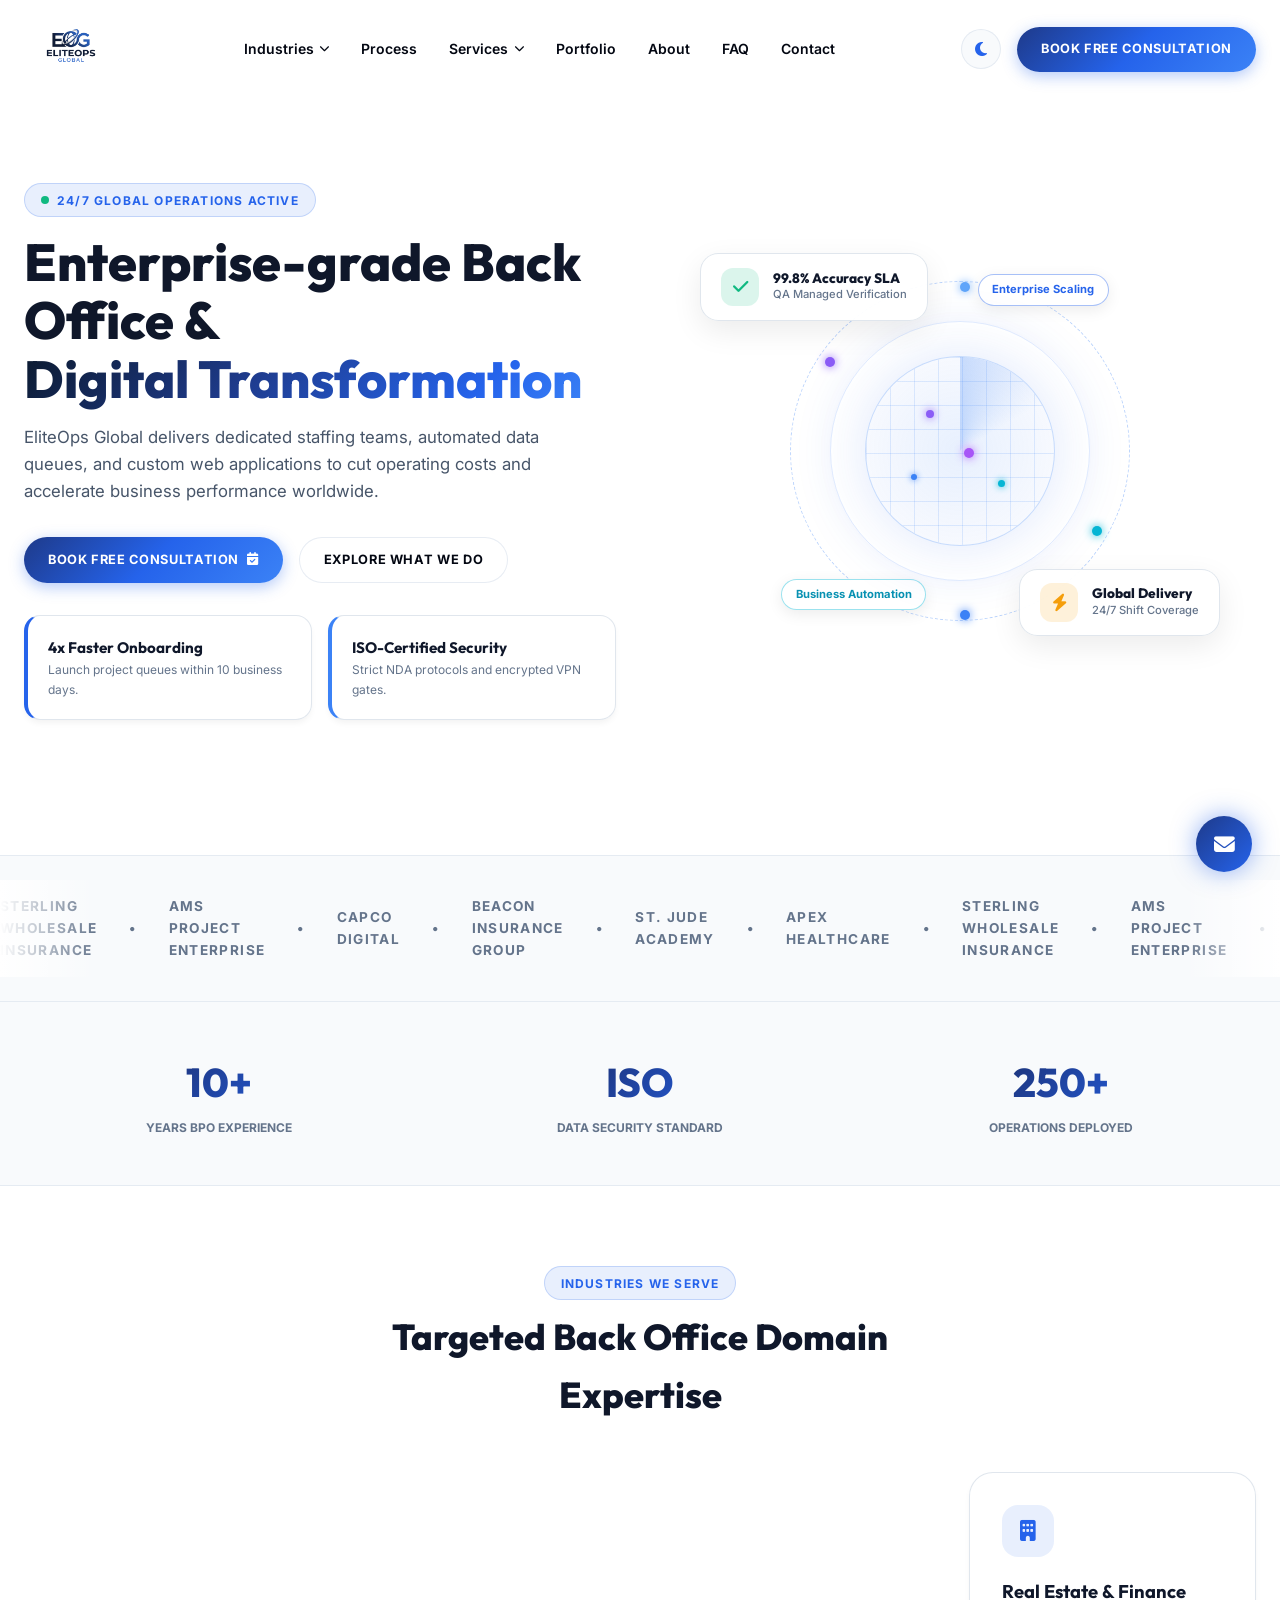
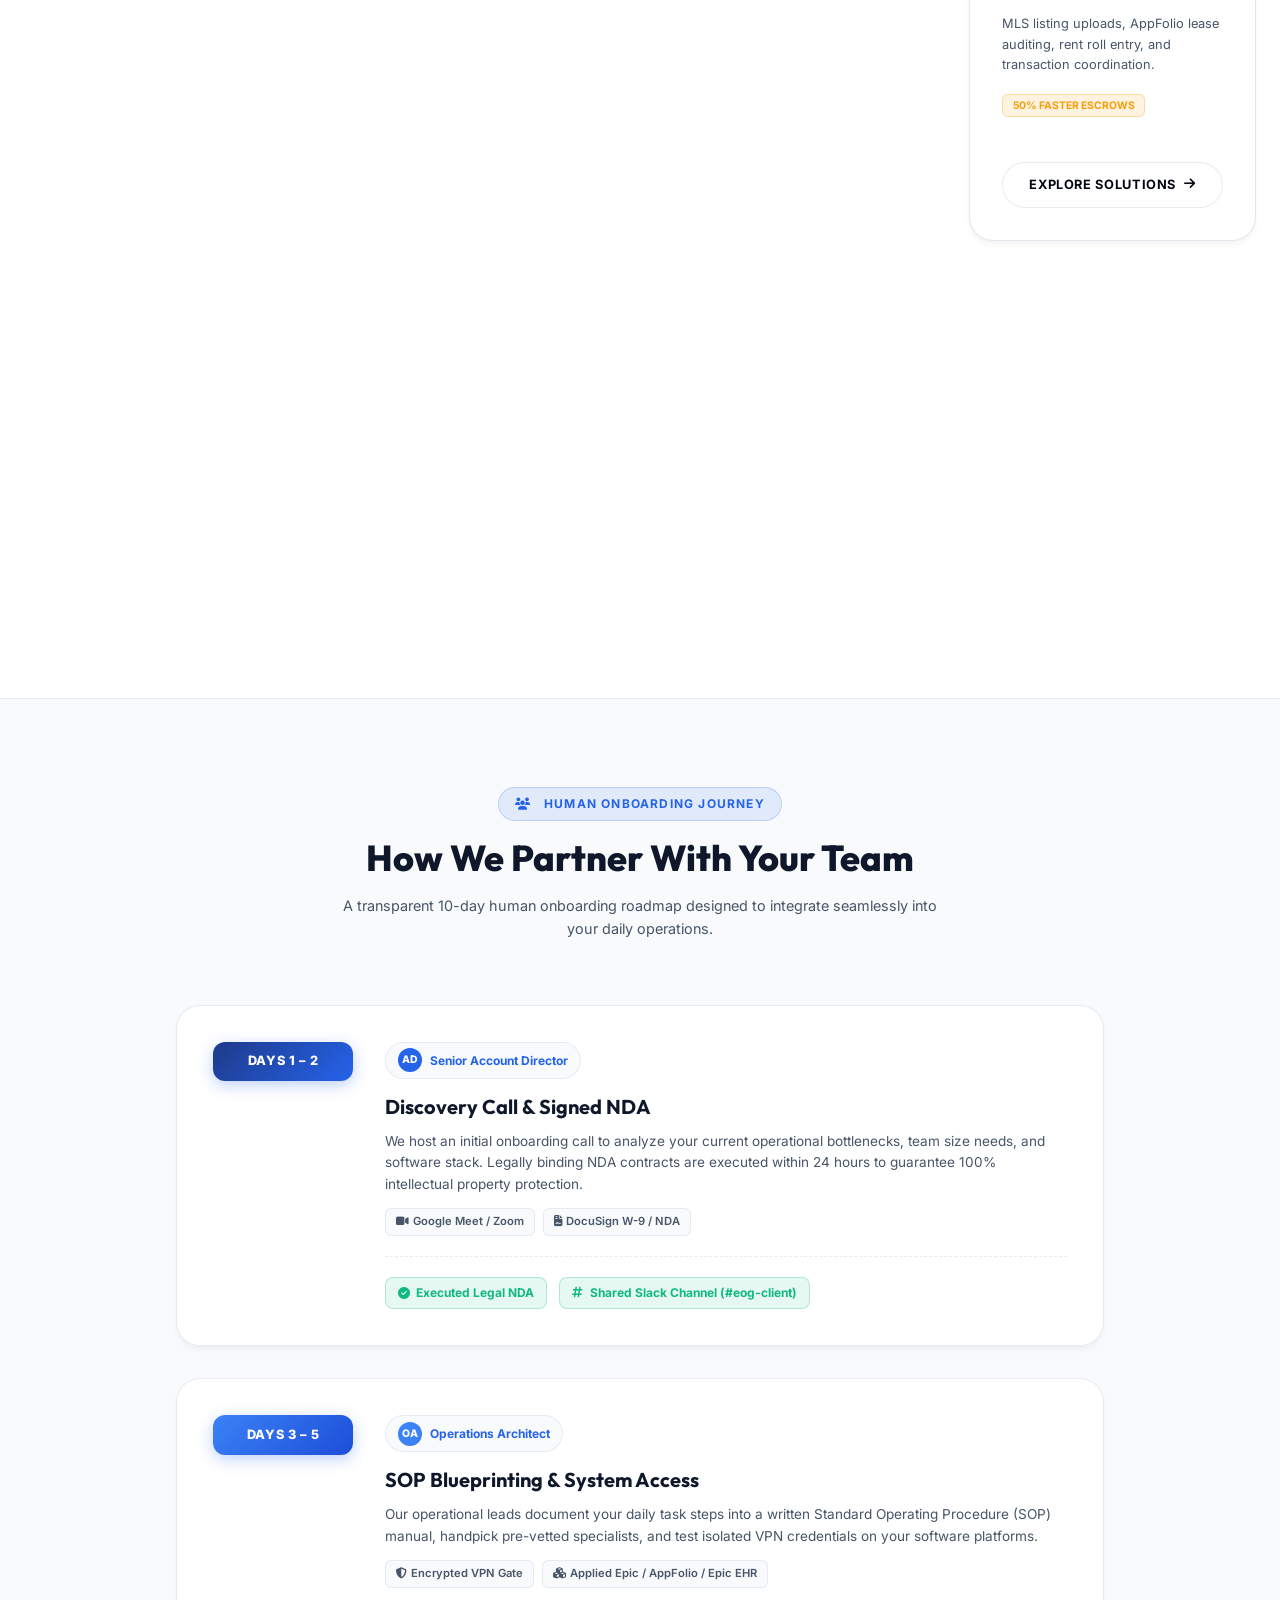
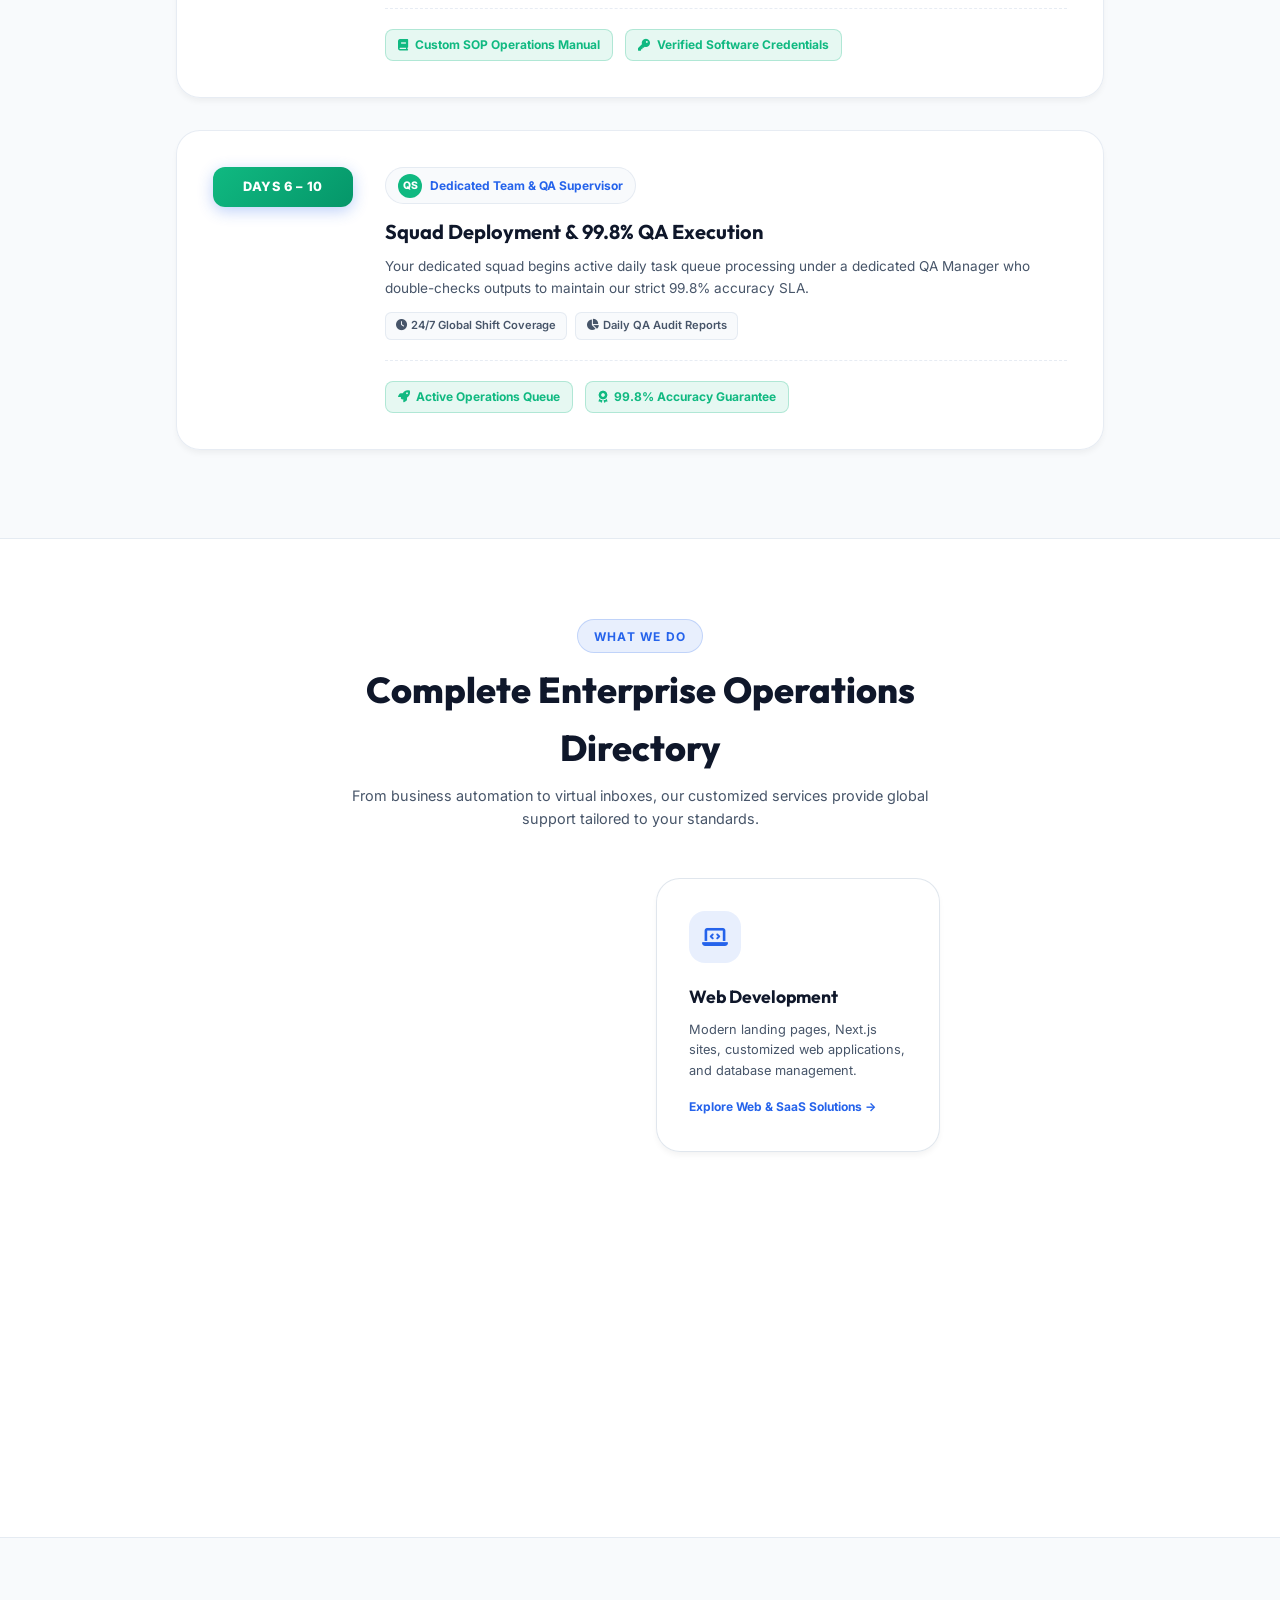
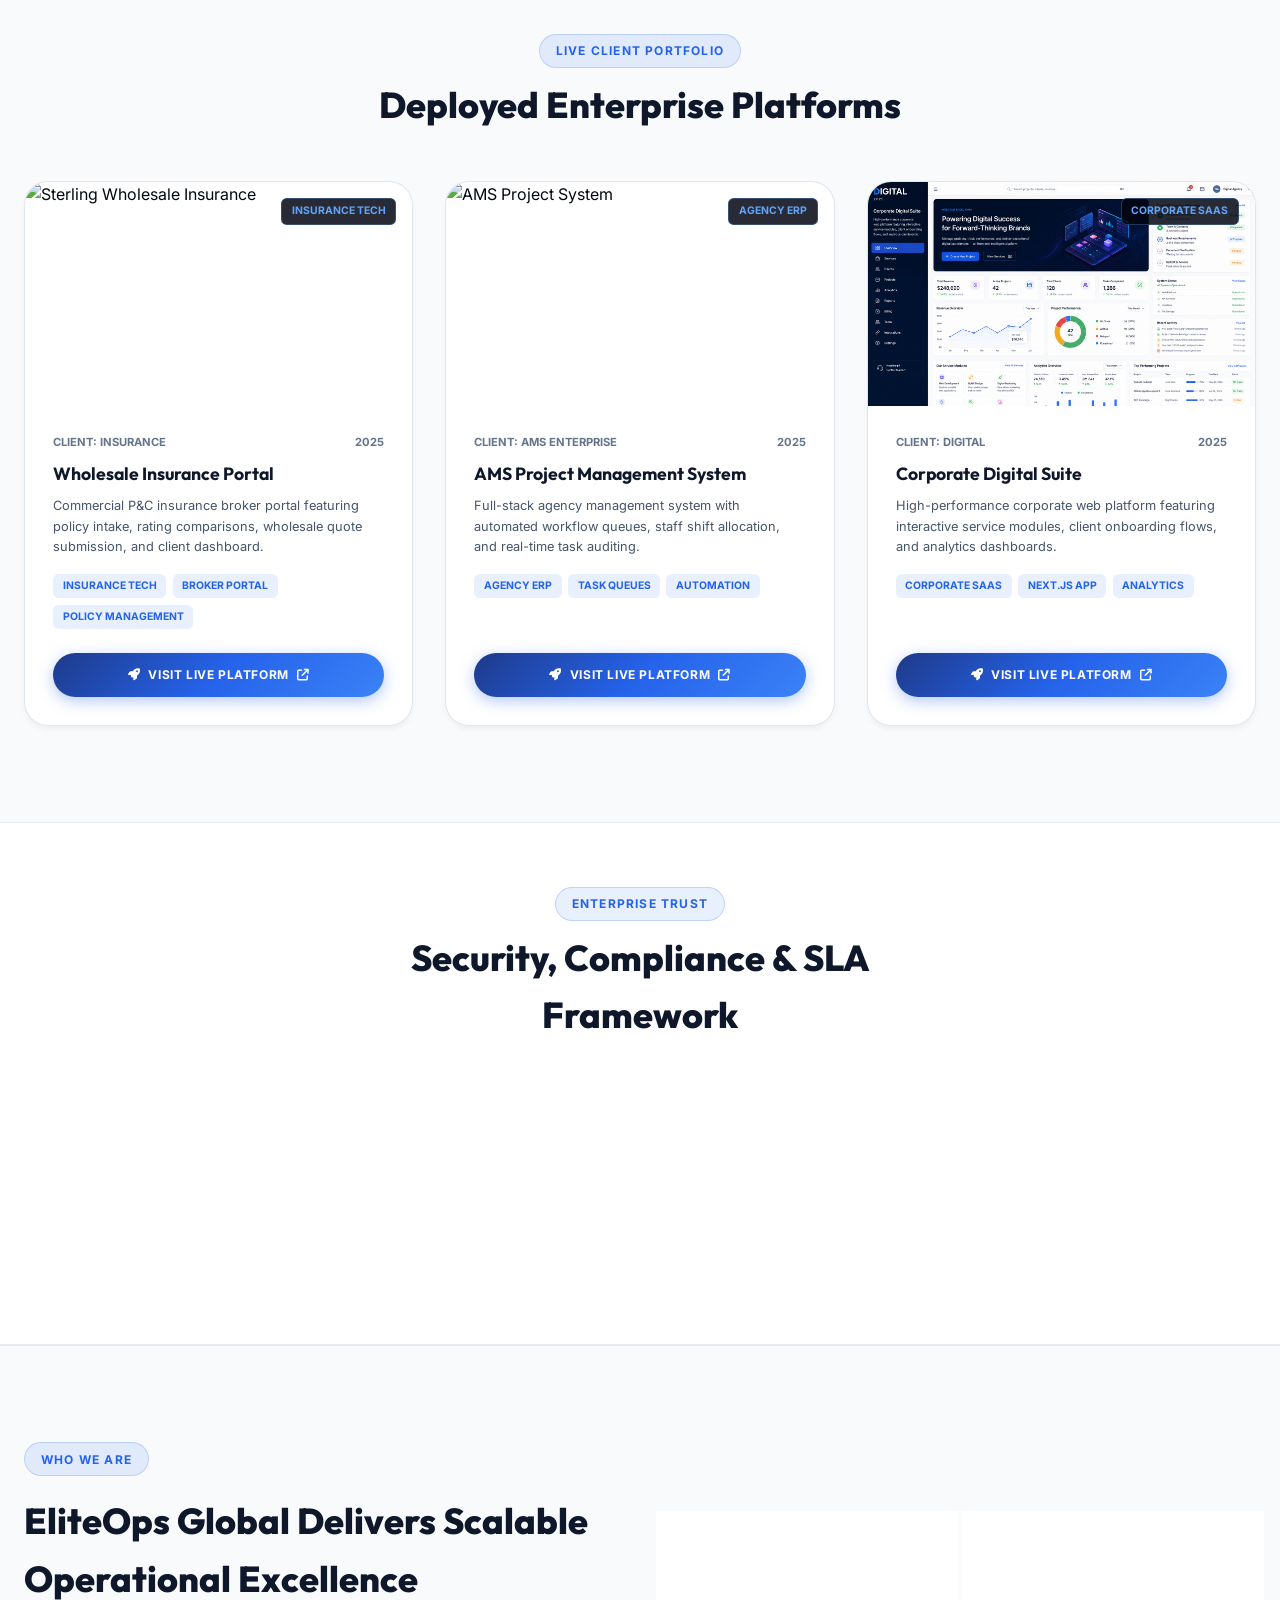
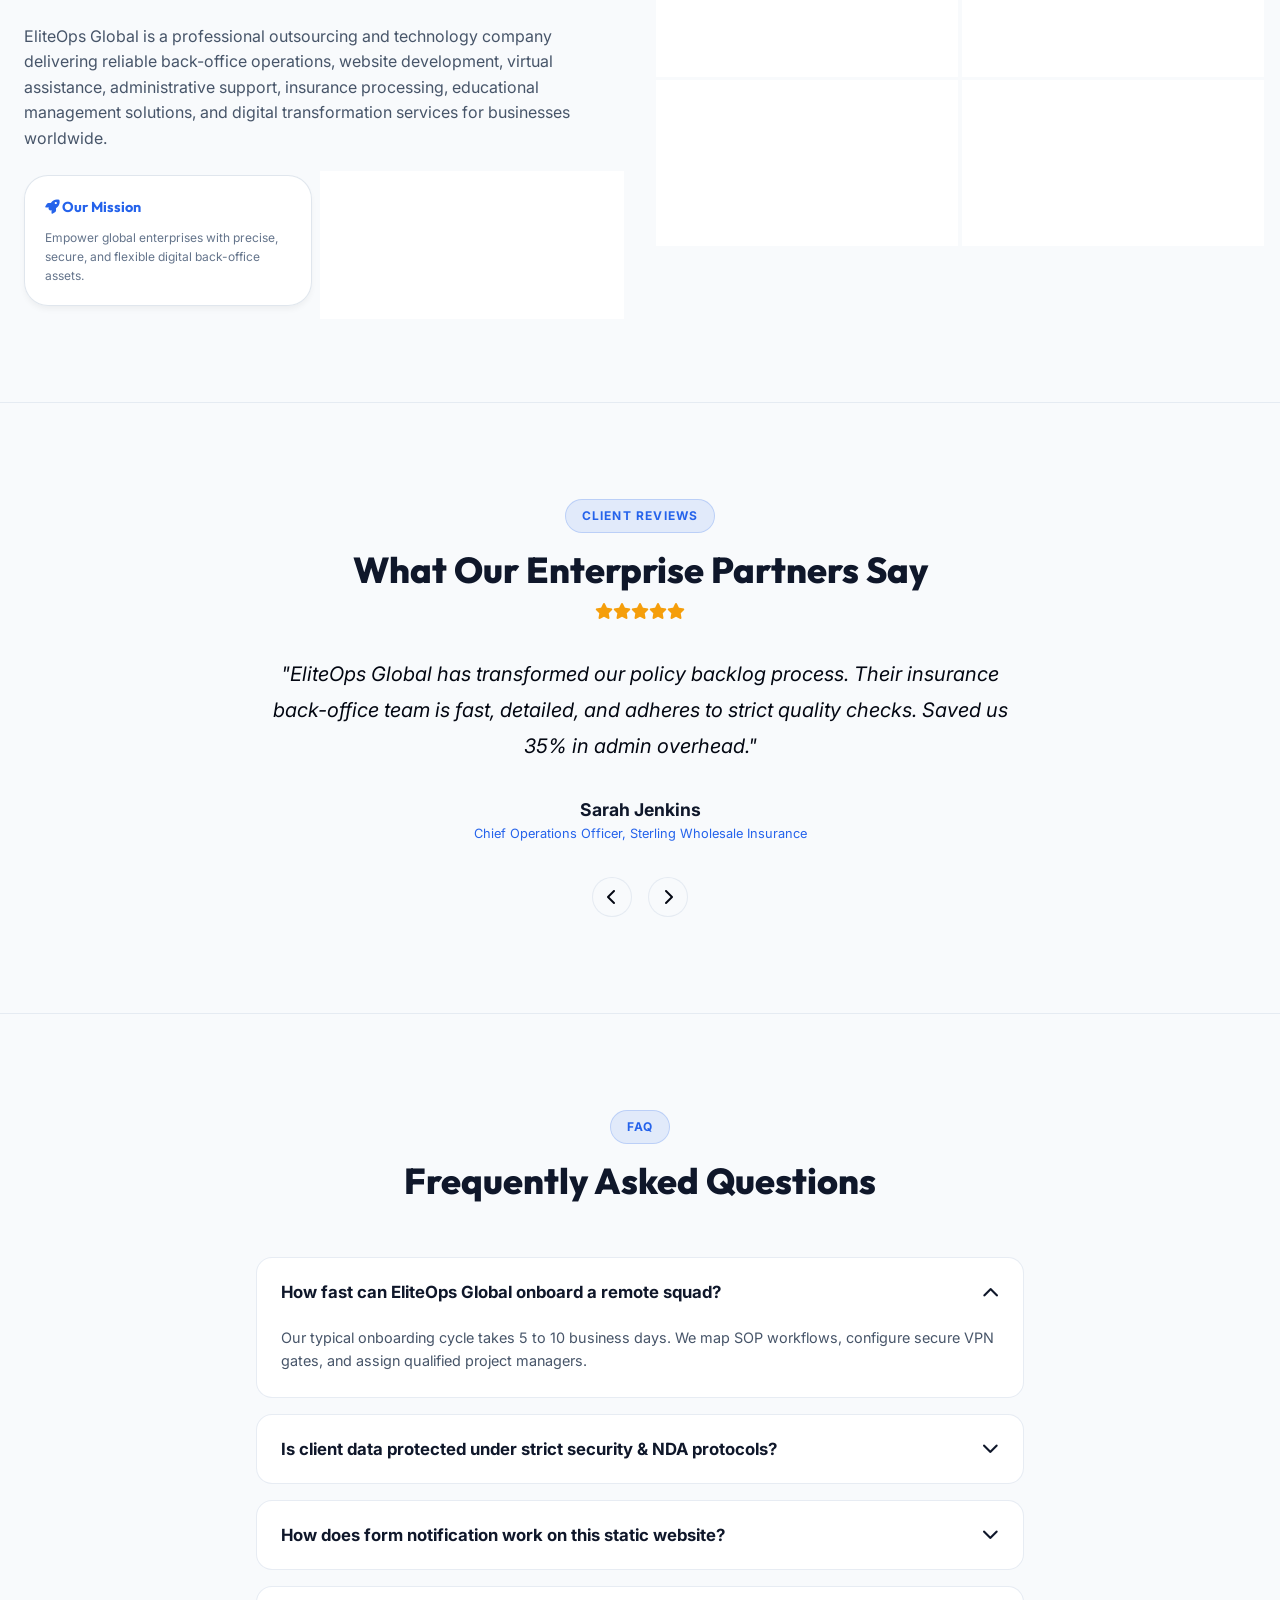
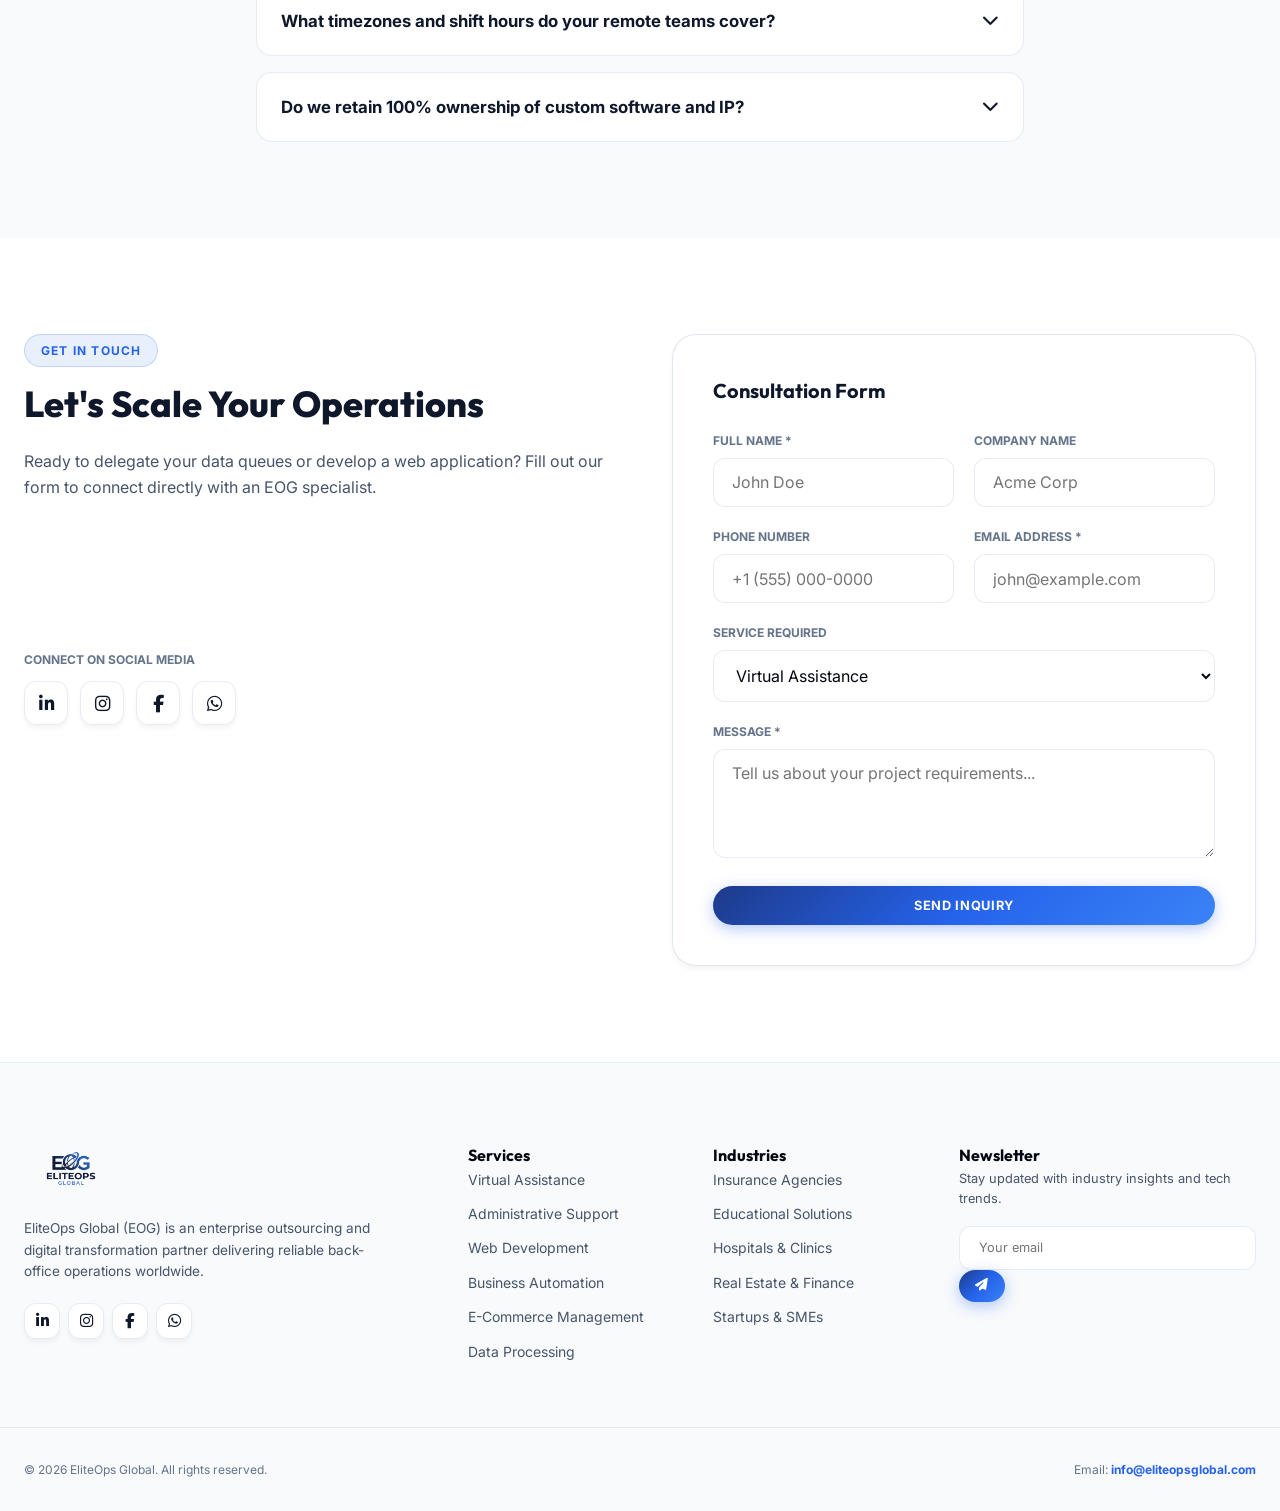
==== commit 8f92b810: "links updated and many things" ====
--- a/index.html
+++ b/index.html
@@ -503,12 +503,12 @@
         </h2>
       </div>
 
-      <div class="portfolio-tabs">
+      <!-- <div class="portfolio-tabs">
         <button class="tab-btn active" data-category="all">All</button>
         <button class="tab-btn" data-category="insurance">Insurance</button>
         <button class="tab-btn" data-category="automation">Automation</button>
         <button class="tab-btn" data-category="websites">Websites</button>
-      </div>
+      </div> -->
 
       <div class="portfolio-grid">
         <!-- ITEM 1: STERLING WHOLESALE INSURANCE -->
@@ -883,7 +883,7 @@
               Connect On Social Media
             </p>
             <div style="display: flex; gap: 0.75rem; flex-wrap: wrap;">
-              <a href="https://linkedin.com" target="_blank" rel="noopener noreferrer" class="social-icon-btn" aria-label="LinkedIn">
+              <a href="https://www.linkedin.com/in/eliteops-global-aa10a8422/" target="_blank" rel="noopener noreferrer" class="social-icon-btn" aria-label="LinkedIn">
                 <i class="fa-brands fa-linkedin-in"></i>
               </a>
               <a href="https://www.instagram.com/elite_opsglobal/" target="_blank" rel="noopener noreferrer" class="social-icon-btn" aria-label="Instagram">
@@ -1012,10 +1012,10 @@
           back-office operations worldwide.
         </p>
         <div style="display: flex; gap: 0.5rem; margin-top: 1.25rem;">
-          <a href="https://linkedin.com" target="_blank" rel="noopener noreferrer" class="social-icon-btn" aria-label="LinkedIn" style="width: 2.25rem; height: 2.25rem; font-size: 0.95rem;">
+          <a href="https://www.linkedin.com/in/eliteops-global-aa10a8422/" target="_blank" rel="noopener noreferrer" class="social-icon-btn" aria-label="LinkedIn" style="width: 2.25rem; height: 2.25rem; font-size: 0.95rem;">
             <i class="fa-brands fa-linkedin-in"></i>
           </a>
-          <a href="https://instagram.com" target="_blank" rel="noopener noreferrer" class="social-icon-btn" aria-label="Instagram" style="width: 2.25rem; height: 2.25rem; font-size: 0.95rem;">
+          <a href="https://www.instagram.com/elite_opsglobal/" target="_blank" rel="noopener noreferrer" class="social-icon-btn" aria-label="Instagram" style="width: 2.25rem; height: 2.25rem; font-size: 0.95rem;">
             <i class="fa-brands fa-instagram"></i>
           </a>
           <a href="https://facebook.com" target="_blank" rel="noopener noreferrer" class="social-icon-btn" aria-label="Facebook" style="width: 2.25rem; height: 2.25rem; font-size: 0.95rem;">
--- a/styles.css
+++ b/styles.css
@@ -152,33 +152,85 @@
   100% { left: 100%; }
 }
 
-/* --- TRAILING CUSTOM CURSOR --- */
+/* --- ULTRA-MODERN INTERACTIVE SAAS CURSOR --- */
 .custom-cursor {
+  position: fixed;
+  top: 0;
+  left: 0;
   width: 20px;
   height: 20px;
-  border: 2px solid #2563eb;
   border-radius: 50%;
-  position: fixed;
-  transform: translate(-50%, -50%);
+  border: 1.5px solid rgba(37, 99, 235, 0.45);
+  background: rgba(37, 99, 235, 0.03);
   pointer-events: none;
   z-index: 99999;
-  transition: width 0.2s, height 0.2s, background-color 0.2s;
-  mix-blend-mode: difference;
+  transform: translate(-50%, -50%);
+  transition: width 0.3s cubic-bezier(0.16, 1, 0.3, 1),
+              height 0.3s cubic-bezier(0.16, 1, 0.3, 1),
+              background-color 0.3s ease,
+              border-color 0.3s ease,
+              opacity 0.3s ease,
+              transform 0.15s ease;
+  opacity: 0;
+}
+
+html.dark .custom-cursor {
+  border-color: rgba(96, 165, 250, 0.6);
+  background: rgba(96, 165, 250, 0.05);
+  box-shadow: 0 0 12px rgba(37, 99, 235, 0.25);
 }
 
 .custom-cursor-dot {
+  position: fixed;
+  top: 0;
+  left: 0;
   width: 4px;
   height: 4px;
+  border-radius: 50%;
   background-color: #2563eb;
-  border-radius: 50%;
-  position: fixed;
-  transform: translate(-50%, -50%);
   pointer-events: none;
   z-index: 99999;
+  transform: translate(-50%, -50%);
+  transition: width 0.2s ease, height 0.2s ease, background-color 0.3s ease, opacity 0.3s ease;
+  box-shadow: 0 0 8px rgba(37, 99, 235, 0.6);
+  opacity: 0;
+}
+
+html.dark .custom-cursor-dot {
+  background-color: #60a5fa;
+  box-shadow: 0 0 8px rgba(96, 165, 250, 0.8);
+}
+
+/* Interactive Hover Transformation (Sleek Compact Expansion) */
+.custom-cursor.hovered {
+  width: 34px;
+  height: 34px;
+  background: rgba(37, 99, 235, 0.08);
+  border-color: rgba(37, 99, 235, 0.75);
+  backdrop-filter: blur(2px);
+  -webkit-backdrop-filter: blur(2px);
+}
+
+html.dark .custom-cursor.hovered {
+  background: rgba(96, 165, 250, 0.12);
+  border-color: rgba(147, 197, 253, 0.9);
+  box-shadow: 0 0 18px rgba(59, 130, 246, 0.35);
+}
+
+.custom-cursor-dot.hovered {
+  width: 3px;
+  height: 3px;
+  opacity: 0.5;
+}
+
+/* Tactile Click Down State */
+.custom-cursor.active {
+  transform: translate(-50%, -50%) scale(0.8);
+  background: rgba(37, 99, 235, 0.25);
 }
 
 @media (max-width: 1024px) {
-  .custom-cursor, .custom-cursor-dot { display: none; }
+  .custom-cursor, .custom-cursor-dot { display: none !important; }
 }
 
 /* --- TYPOGRAPHY & GRADIENTS --- */
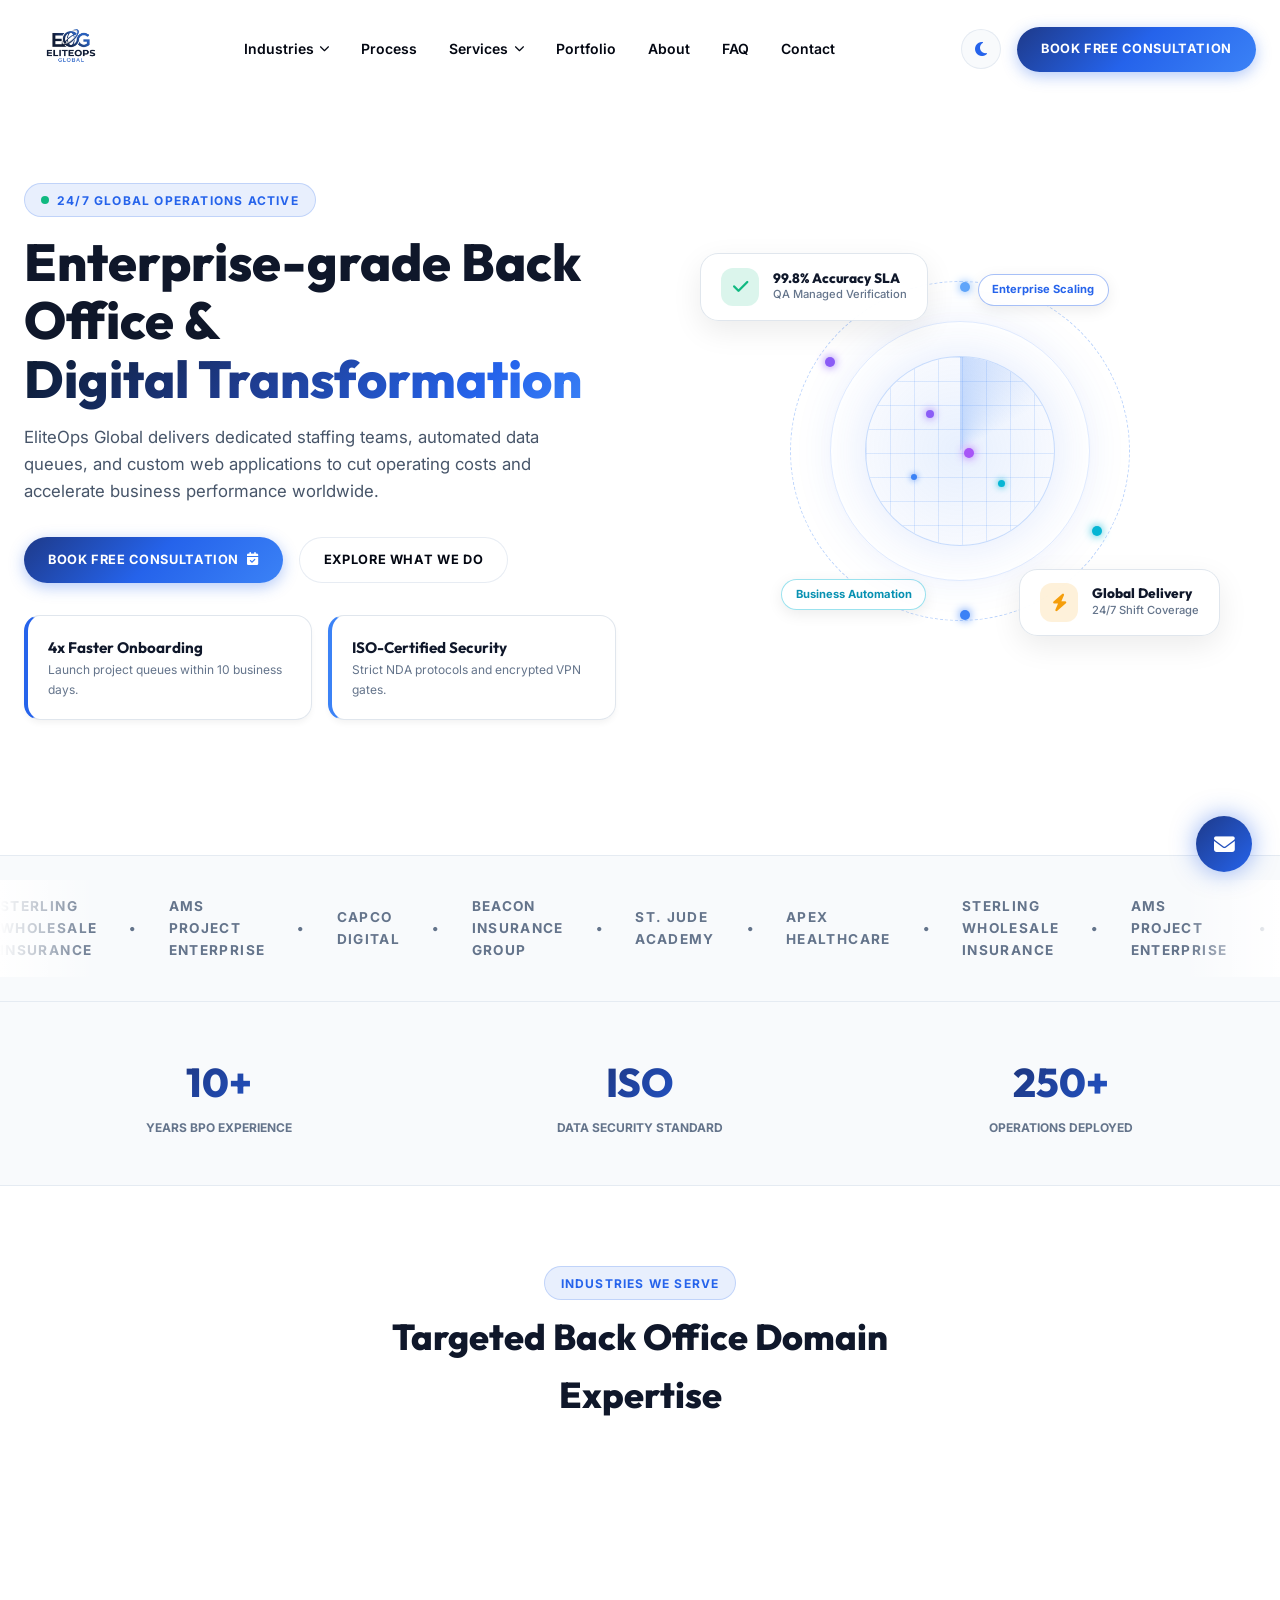
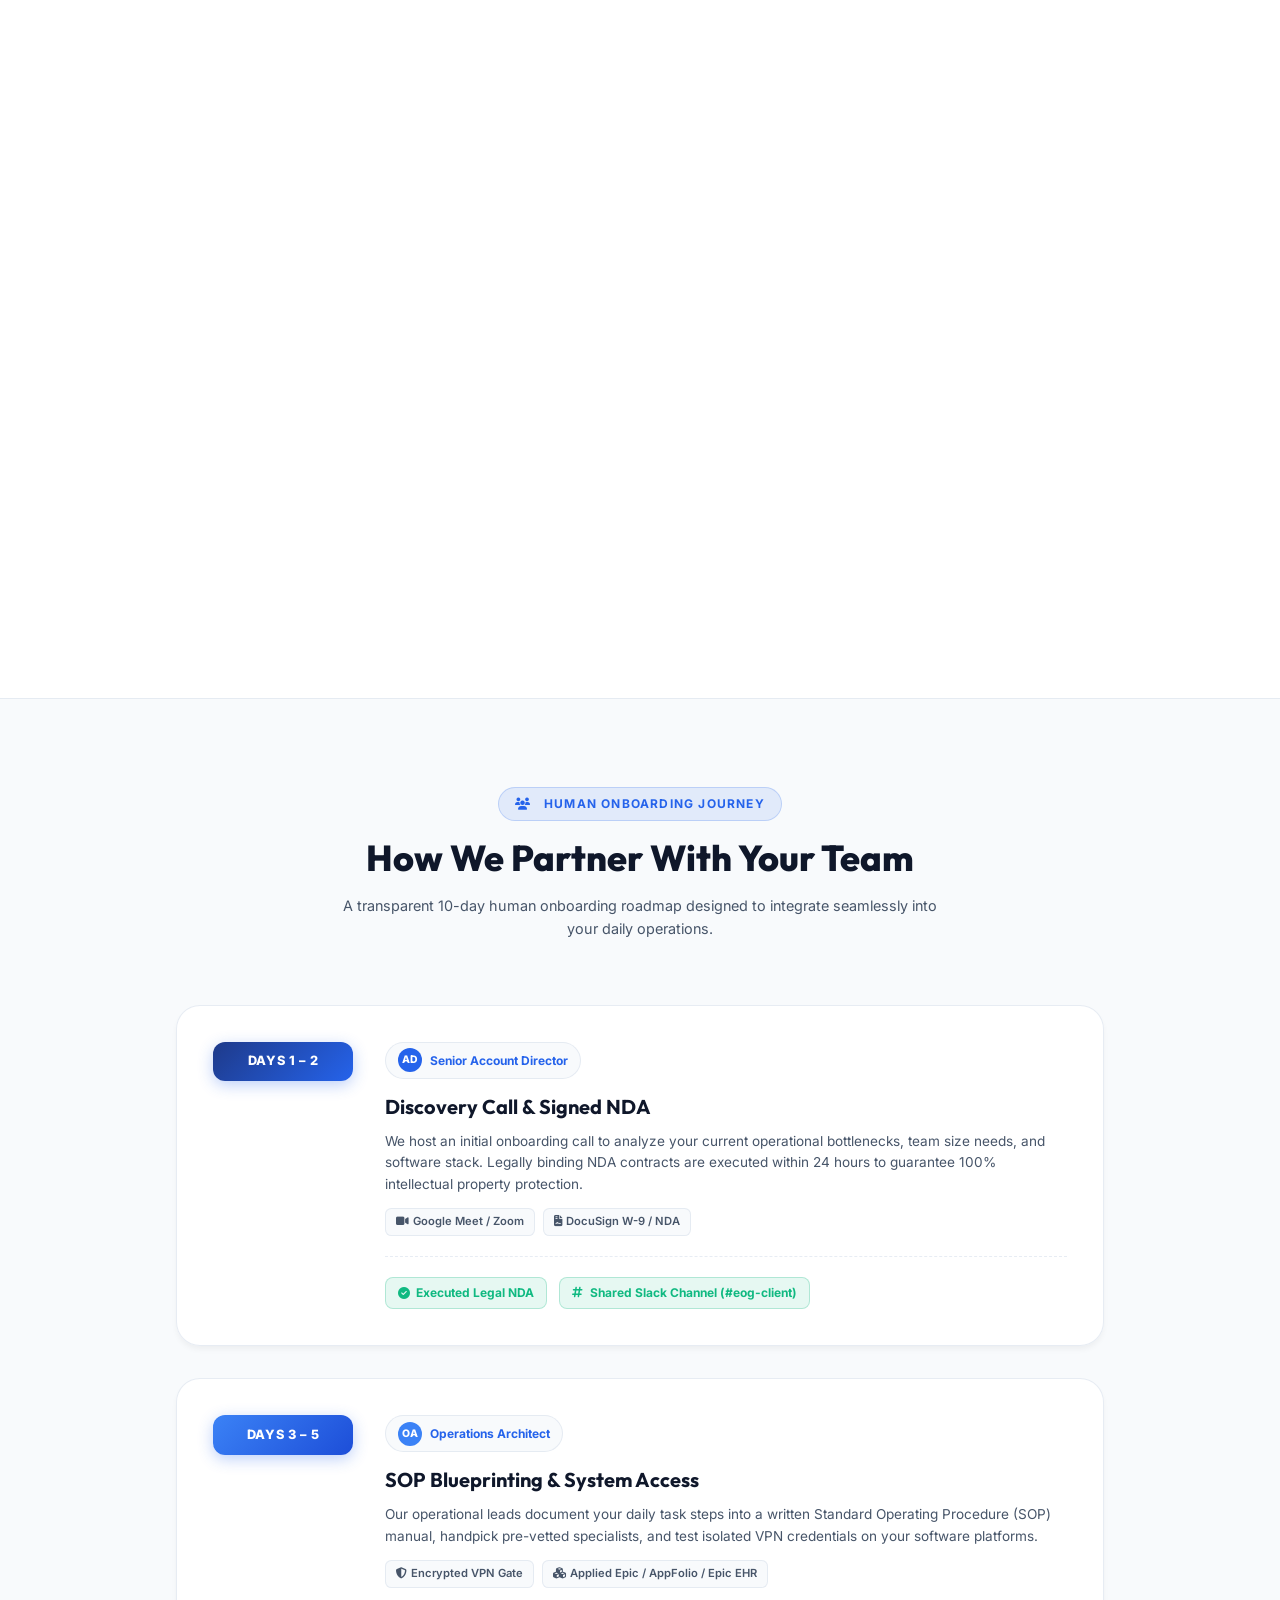
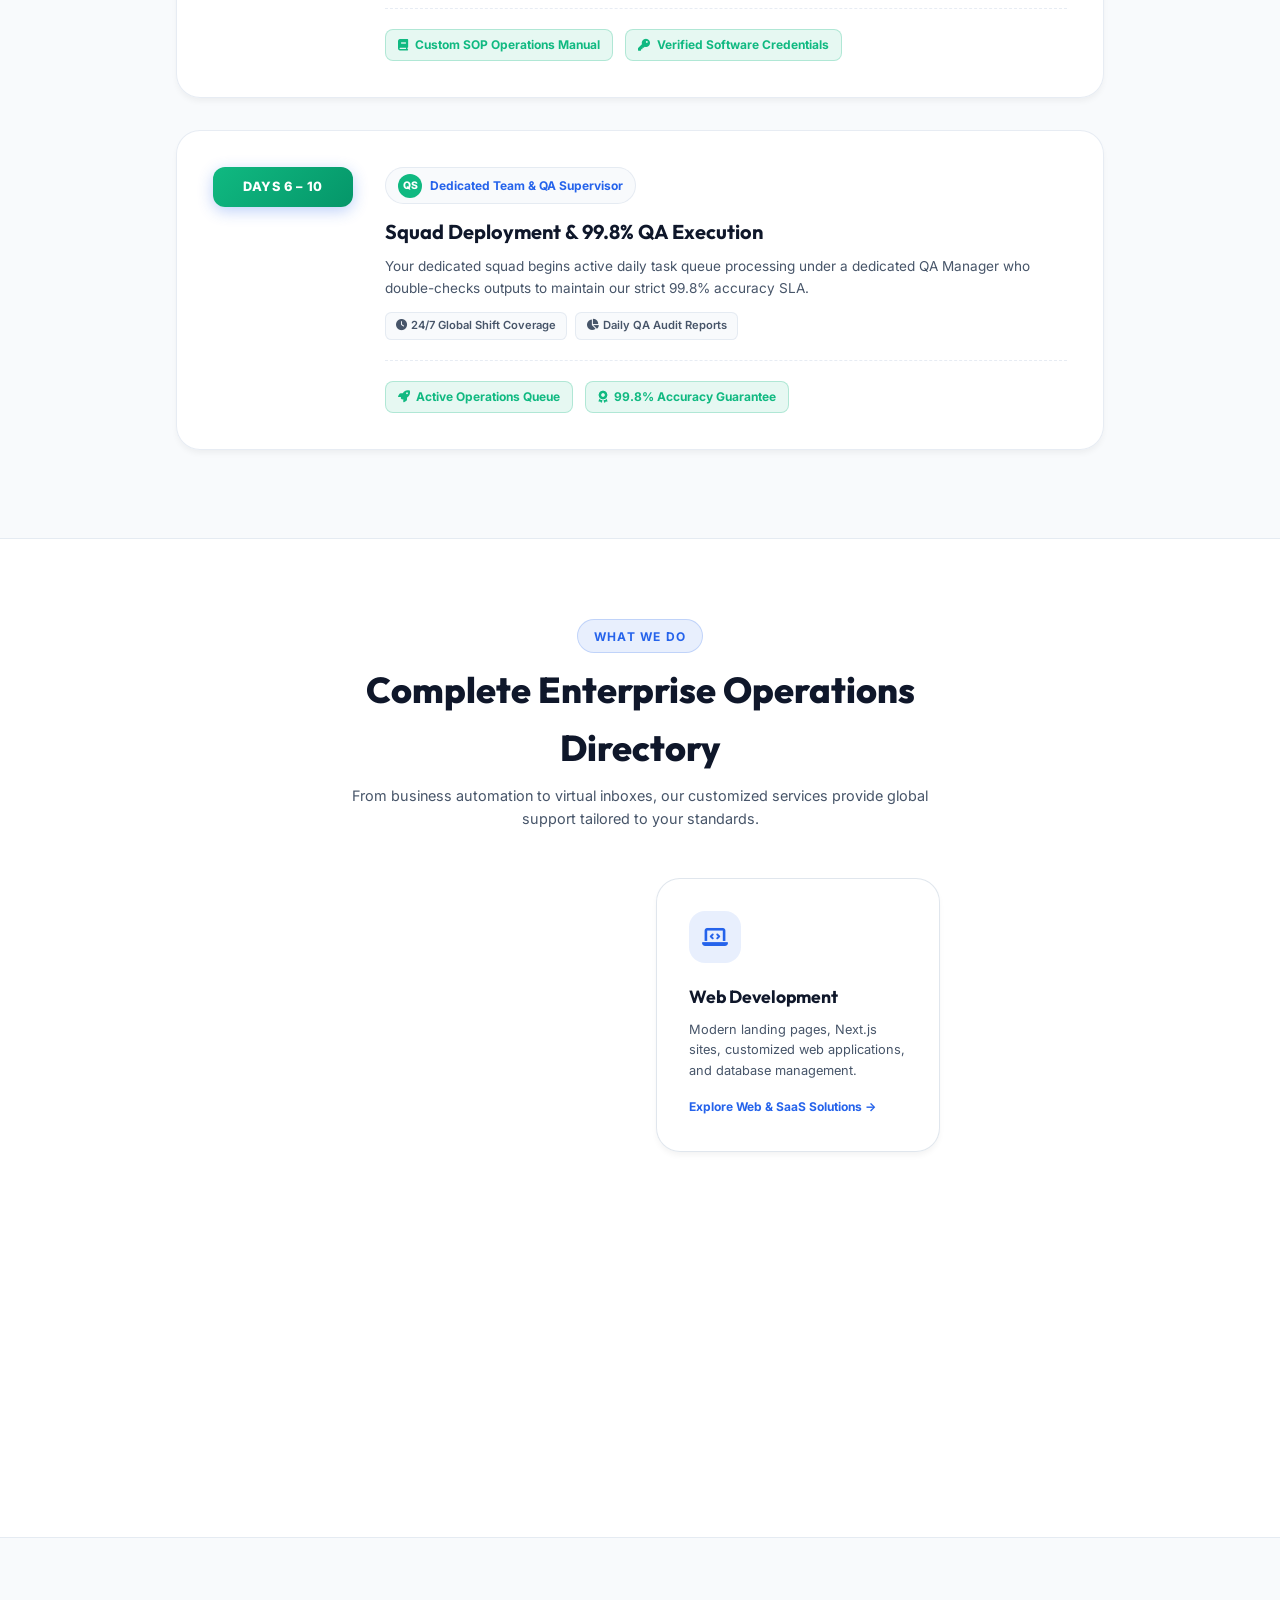
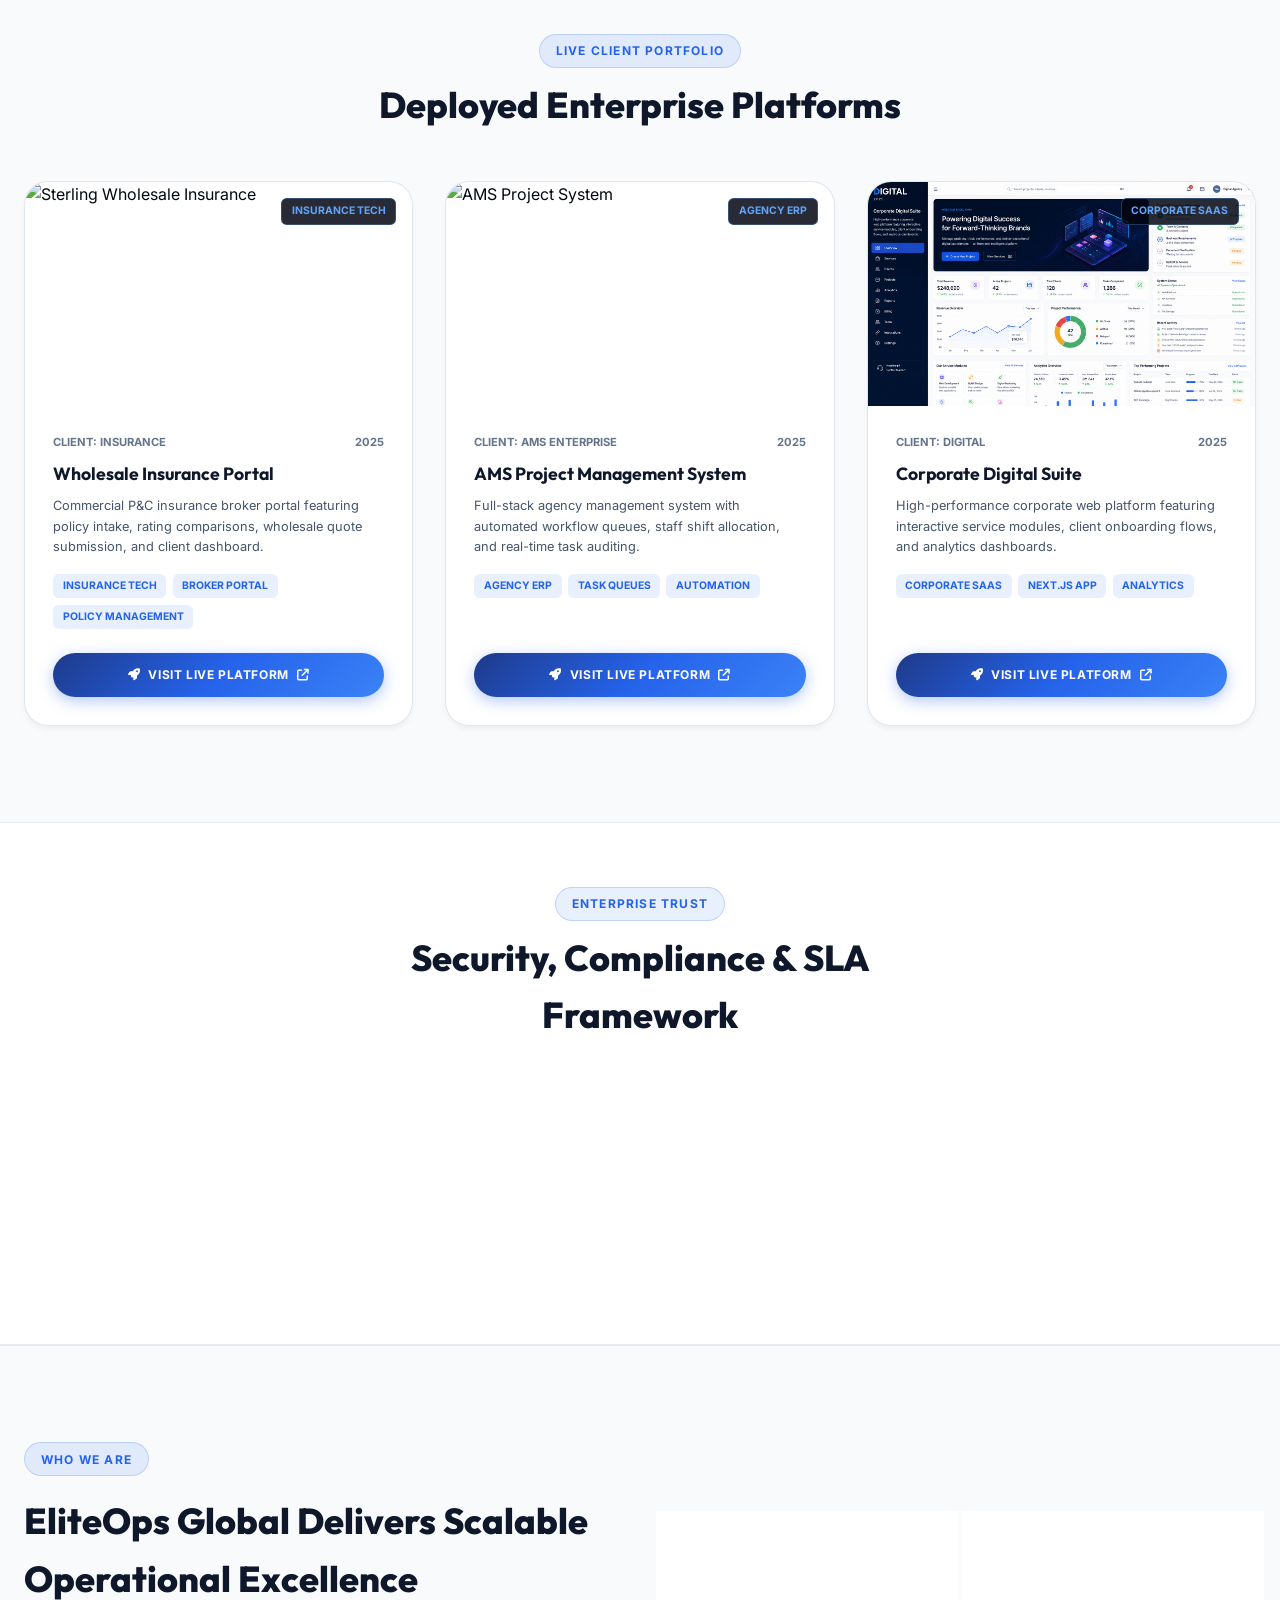
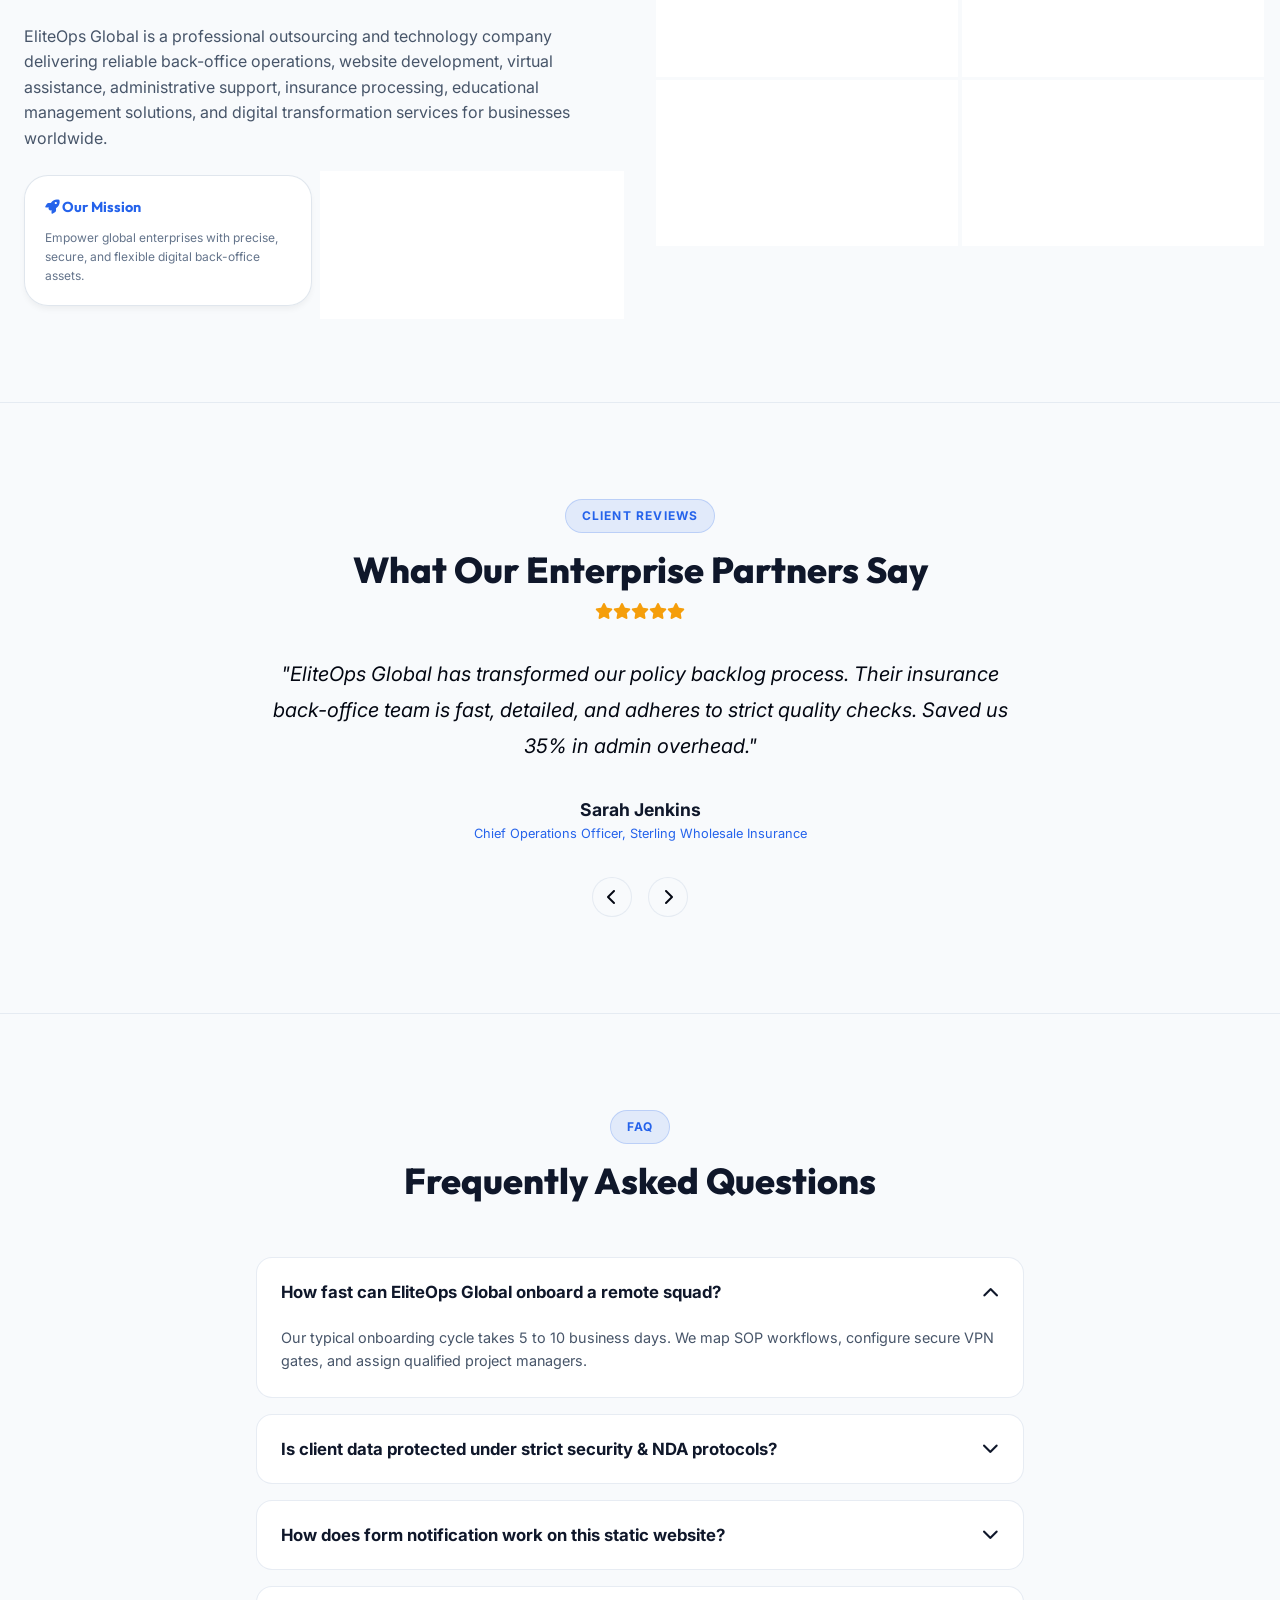
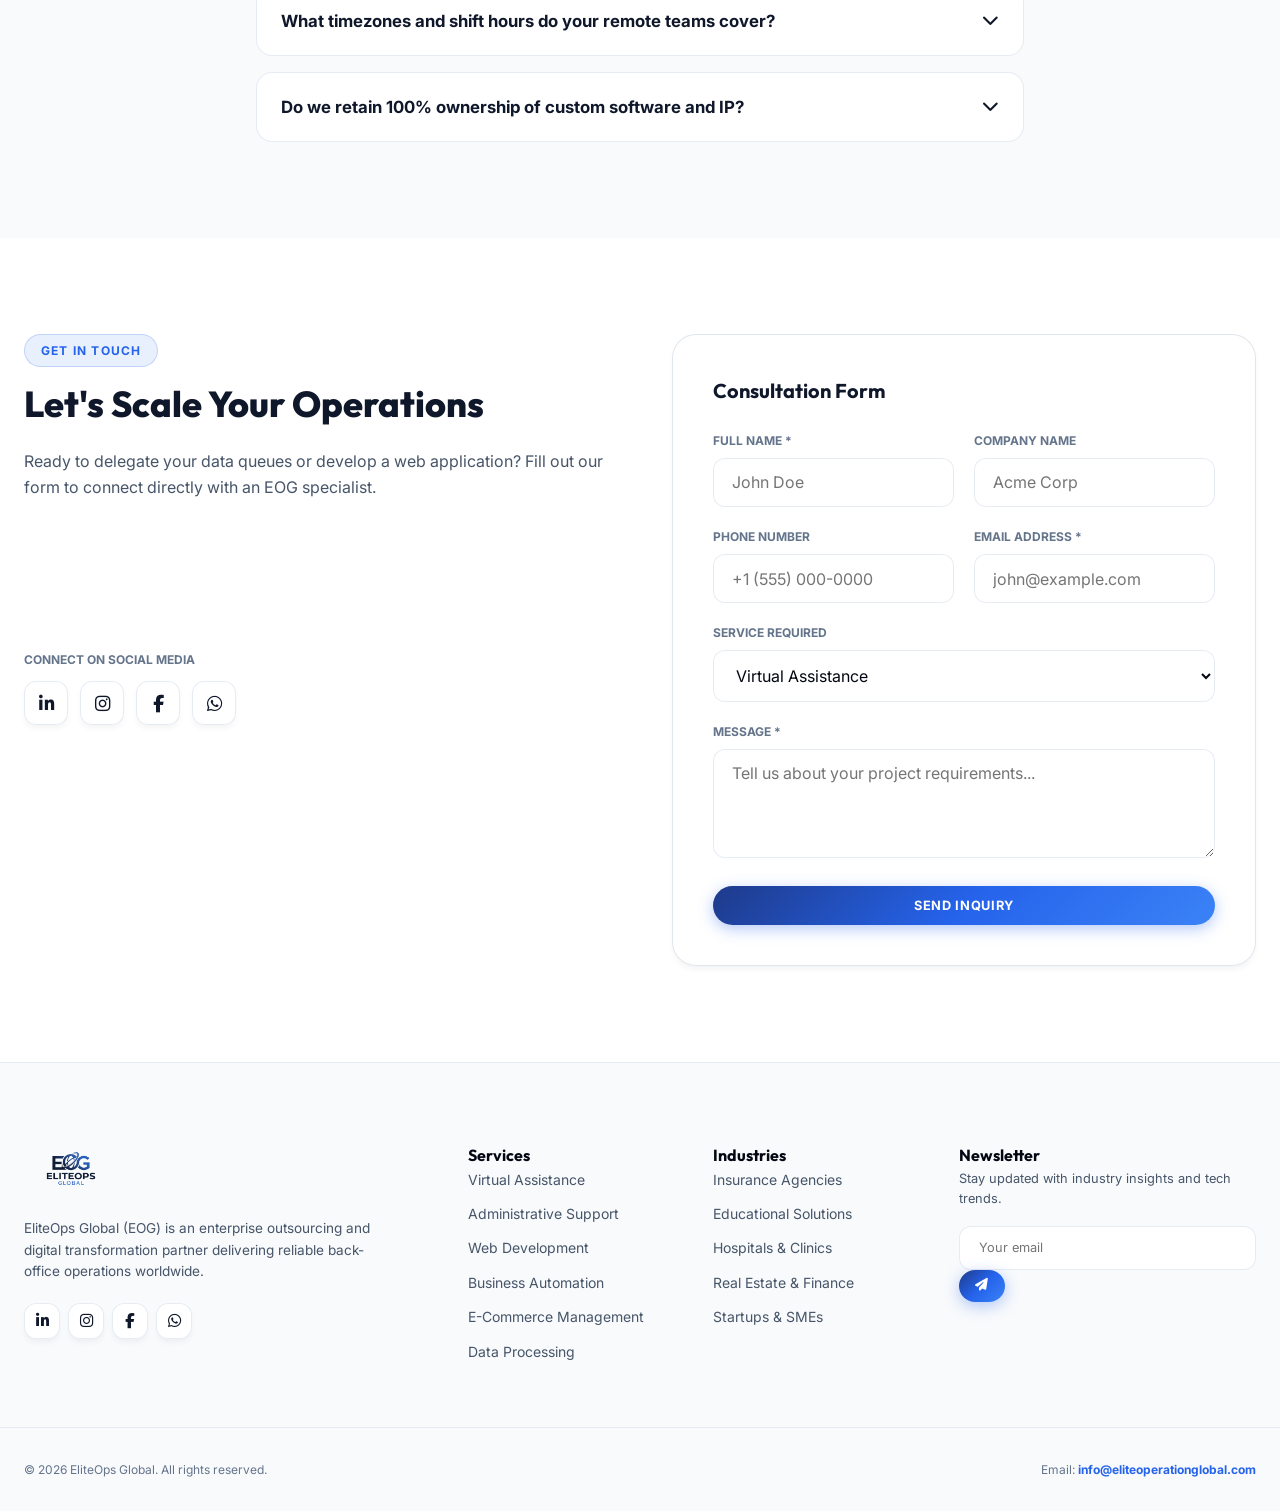
==== commit aa8f95b7: "mail updatessssssss" ====
--- a/index.html
+++ b/index.html
@@ -30,7 +30,7 @@
     "logo": "https://eliteog.vercel.app/logo.png",
     "description": "Enterprise-grade back-office processing, virtual assistance, web development, and digital transformation.",
     "telephone": "+91-8005669833",
-    "email": "info@eliteopsglobal.com",
+    "email": "info@eliteoperationglobal.com",
     "areaServed": "Global",
     "priceRange": "$$"
   }
@@ -821,7 +821,7 @@
           </button>
           <div class="faq-answer">
             All consultation form submissions automatically send email notifications directly to
-            info@eliteopsglobal.com instantly.
+            info@eliteoperationglobal.com instantly.
           </div>
         </div>
 
@@ -872,8 +872,8 @@
             <div>
               <p style="font-size: 0.7rem; font-weight: 700; text-transform: uppercase; color: var(--text-muted);">
                 Official Email</p>
-              <a href="mailto:info@eliteopsglobal.com"
-                style="font-size: 0.95rem; font-weight: 700; color: var(--royal-500);">info@eliteopsglobal.com</a>
+              <a href="mailto:info@eliteoperationglobal.com"
+                style="font-size: 0.95rem; font-weight: 700; color: var(--royal-500);">info@eliteoperationglobal.com</a>
             </div>
           </div>
 
@@ -904,7 +904,7 @@
       <div class="glass-card" style="padding: 2.5rem;">
         <h3 style="font-size: 1.25rem; color: var(--text-heading); margin-bottom: 1.5rem;">Consultation Form</h3>
 
-        <form id="contact-form" action="https://formsubmit.co/info@eliteopsglobal.com" method="POST">
+        <form id="contact-form" action="https://formsubmit.co/info@eliteoperationglobal.com" method="POST">
           <input type="hidden" name="_subject" value="New Website Consultation Inquiry - EliteOps Global">
           <input type="hidden" name="_captcha" value="false">
           <input type="hidden" name="_template" value="table">
@@ -967,7 +967,7 @@
       <p class="modal-position-title"
         style="font-size: 0.85rem; color: var(--royal-500); font-weight: 600; margin-bottom: 1.5rem;"></p>
 
-      <form id="career-form" action="https://formsubmit.co/info@eliteopsglobal.com" method="POST">
+      <form id="career-form" action="https://formsubmit.co/info@eliteoperationglobal.com" method="POST">
         <input type="hidden" name="_subject" value="New Career Application - EliteOps Global">
         <input type="hidden" name="_captcha" value="false">
         <input type="hidden" name="_template" value="table">
@@ -1054,7 +1054,7 @@
         <h4>Newsletter</h4>
         <p style="font-size: 0.8rem; color: var(--text-sub); margin-bottom: 1rem;">Stay updated with industry insights
           and tech trends.</p>
-        <form id="newsletter-form" action="https://formsubmit.co/info@eliteopsglobal.com" method="POST">
+        <form id="newsletter-form" action="https://formsubmit.co/info@eliteoperationglobal.com" method="POST">
           <input type="hidden" name="_subject" value="New Newsletter Subscription - EliteOps Global">
           <input type="hidden" name="_captcha" value="false">
           <input type="hidden" name="_template" value="table">
@@ -1070,8 +1070,8 @@
     <div class="container border-t"
       style="padding-top: 2rem; display: flex; justify-content: space-between; font-size: 0.75rem; color: var(--text-muted); flex-wrap: wrap; gap: 1rem;">
       <p>&copy; 2026 EliteOps Global. All rights reserved.</p>
-      <div>Email: <a href="mailto:info@eliteopsglobal.com"
-          style="color: var(--royal-500); font-weight: 700;">info@eliteopsglobal.com</a></div>
+      <div>Email: <a href="mailto:info@eliteoperationglobal.com"
+          style="color: var(--royal-500); font-weight: 700;">info@eliteoperationglobal.com</a></div>
     </div>
   </footer>
 
